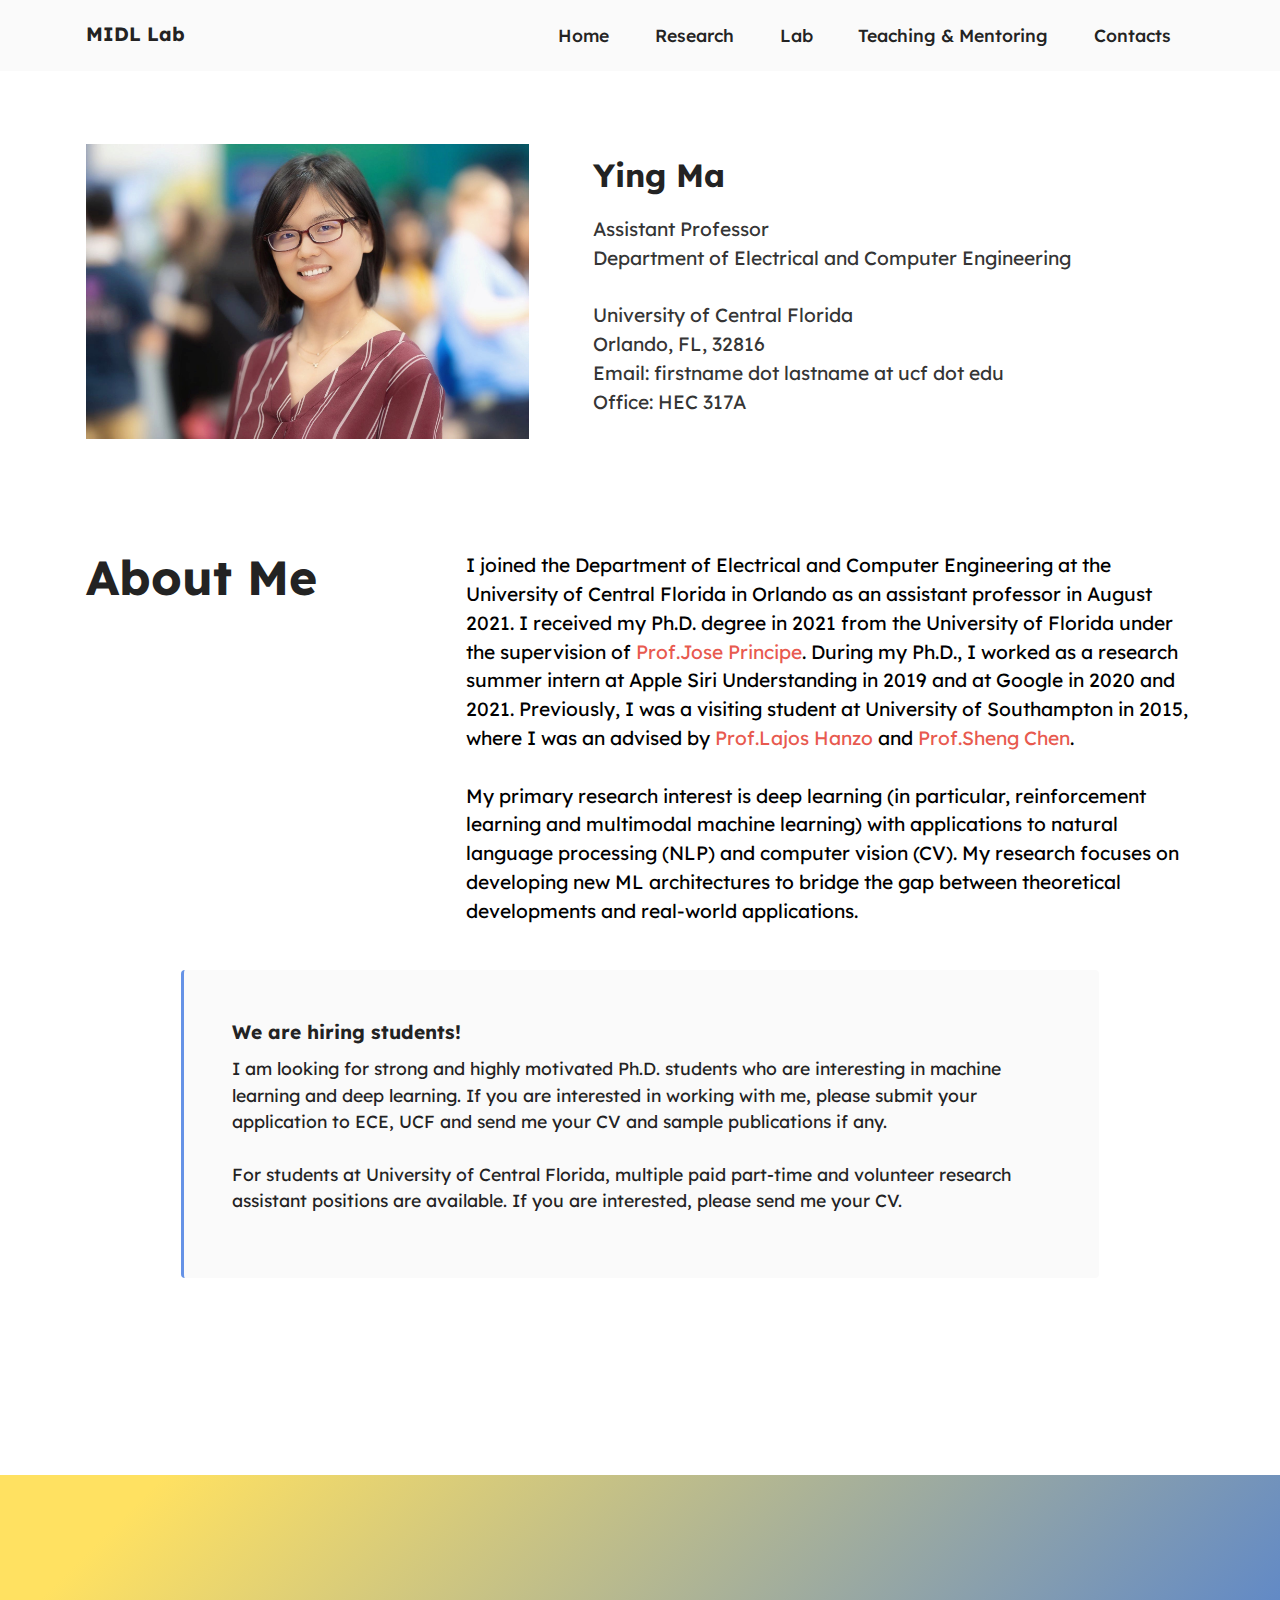
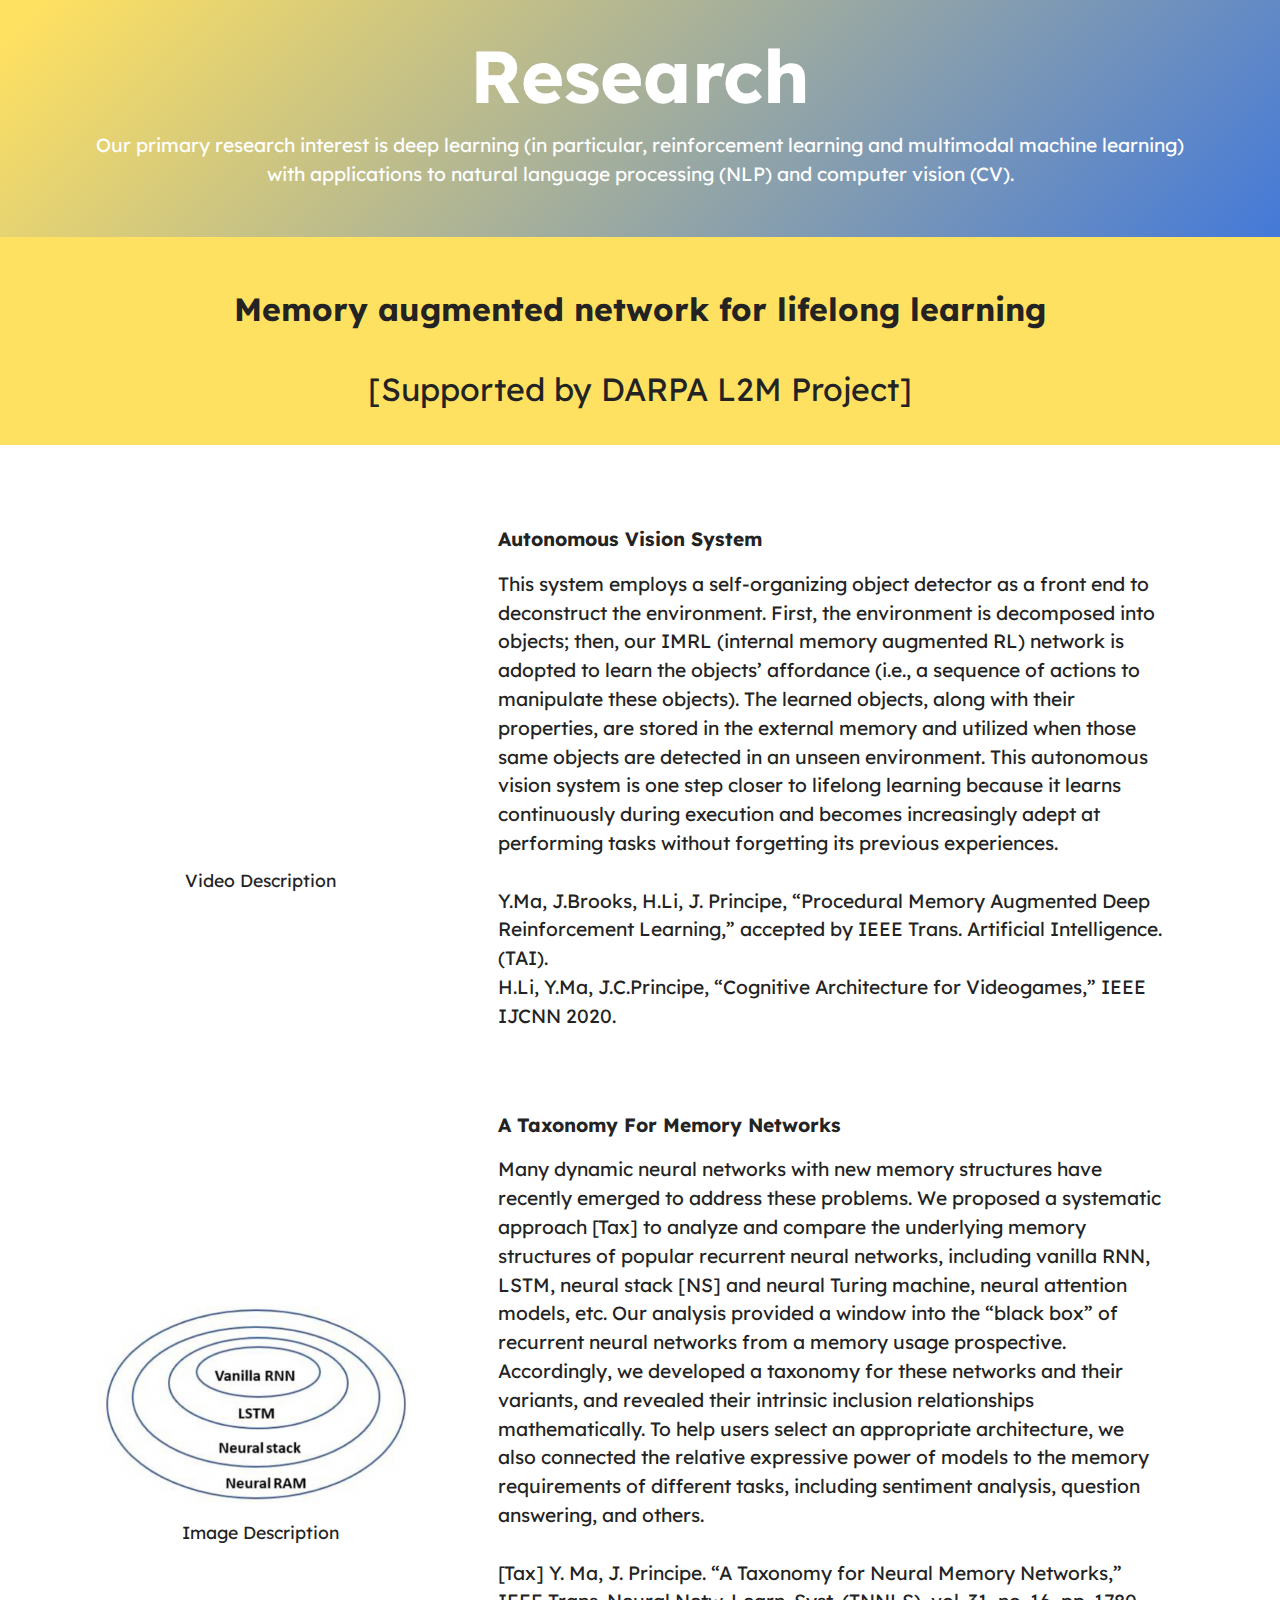
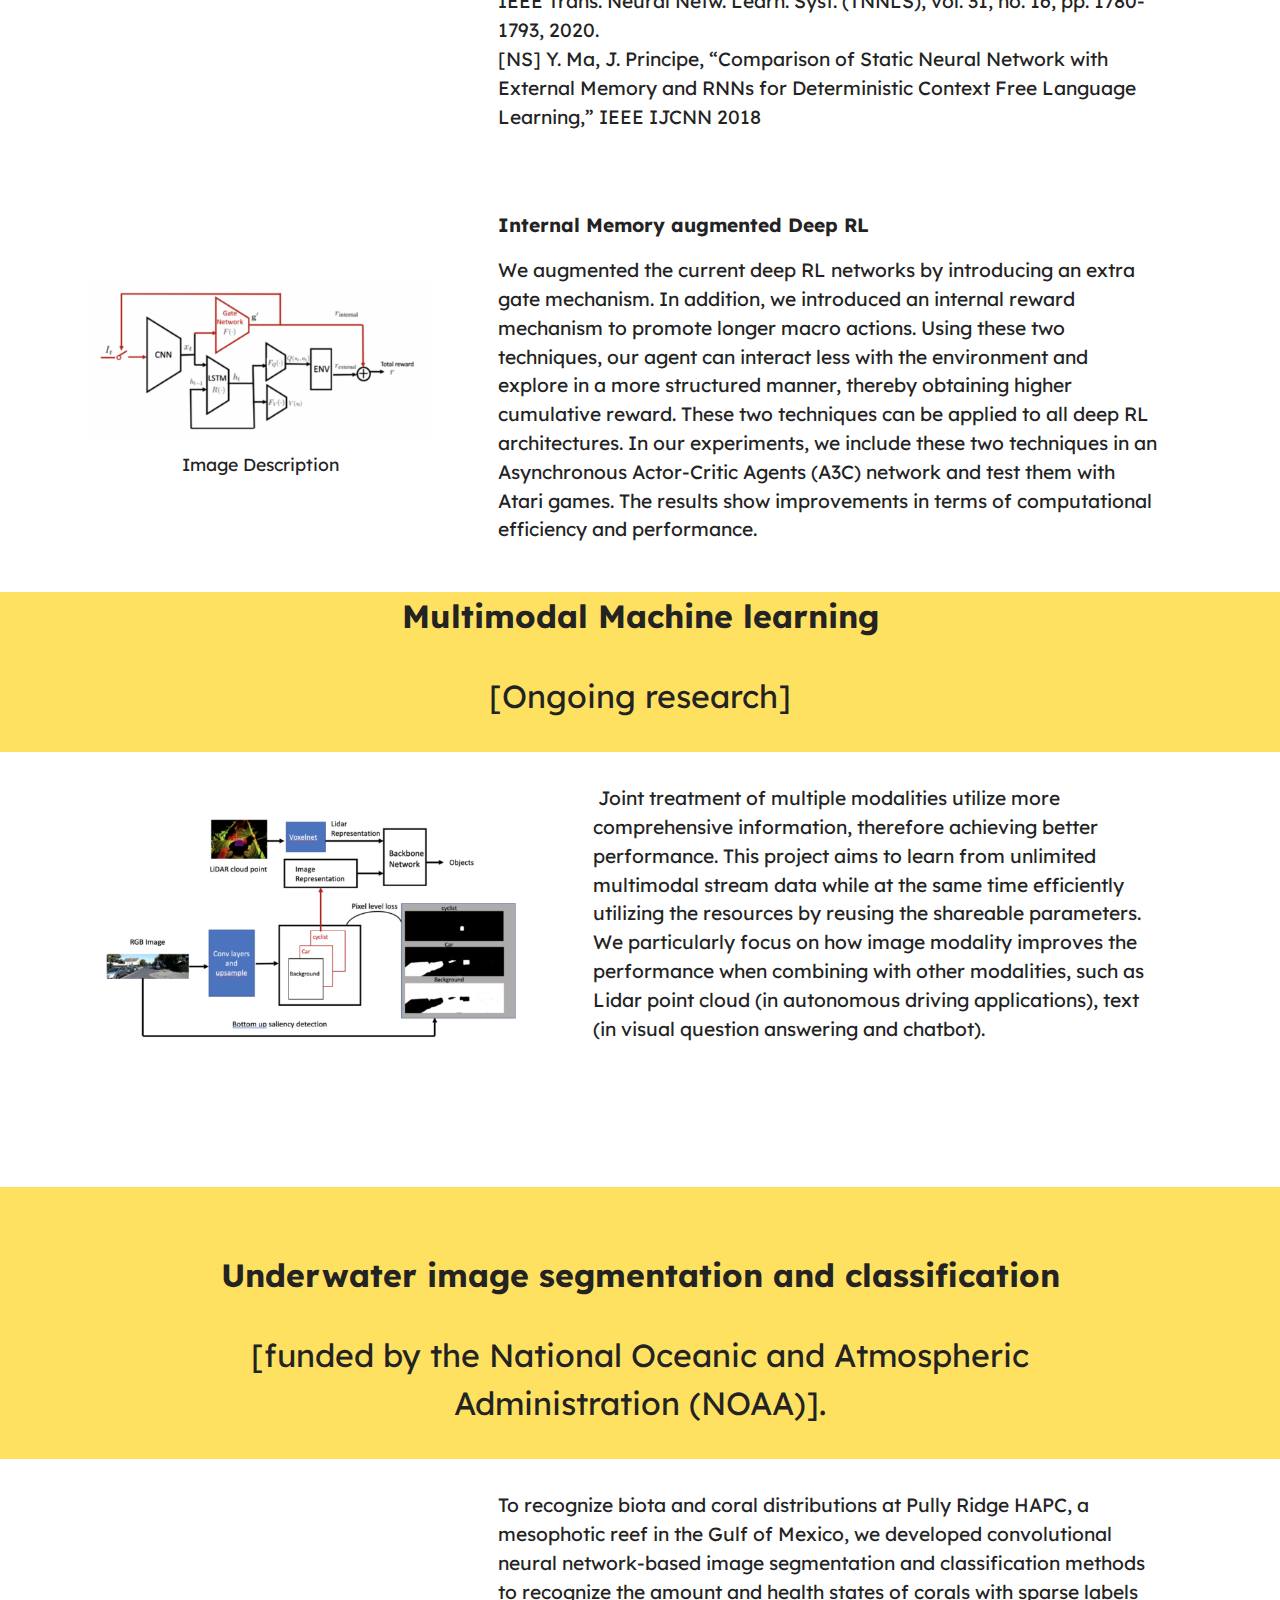
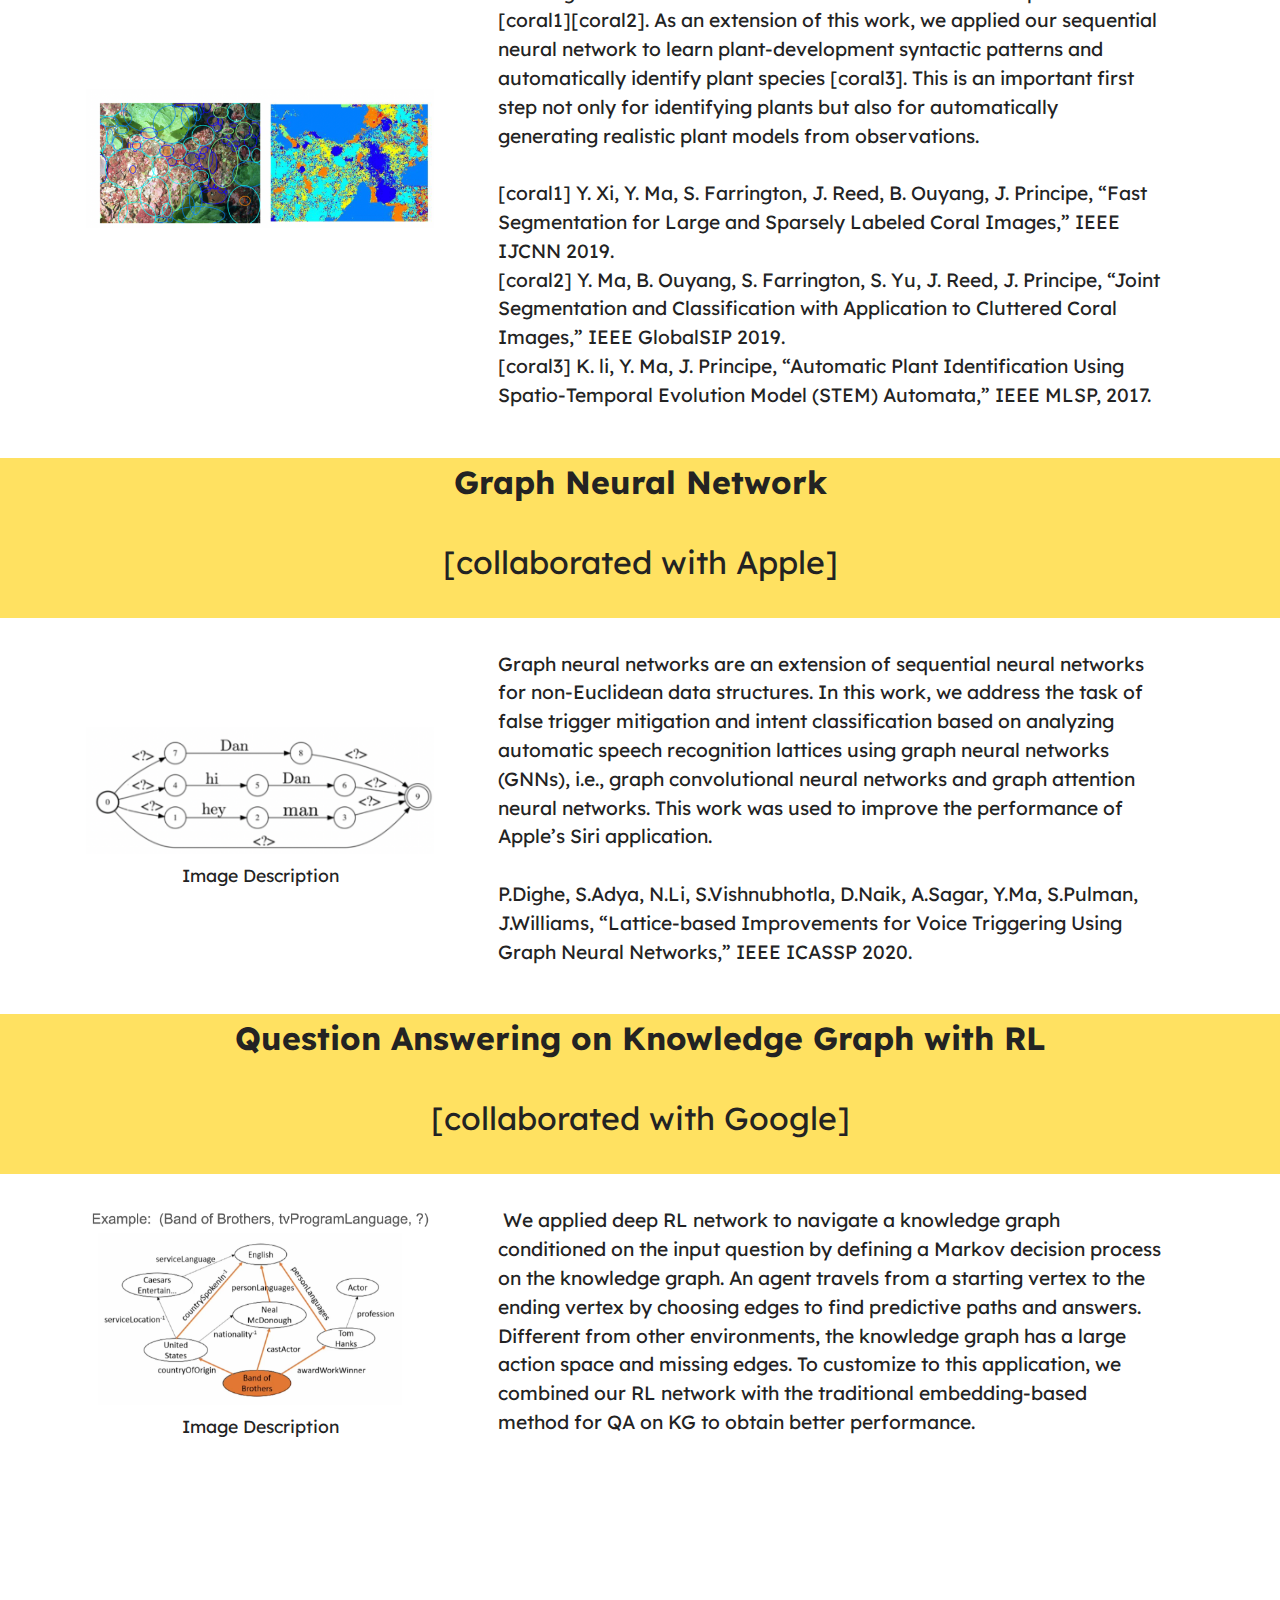
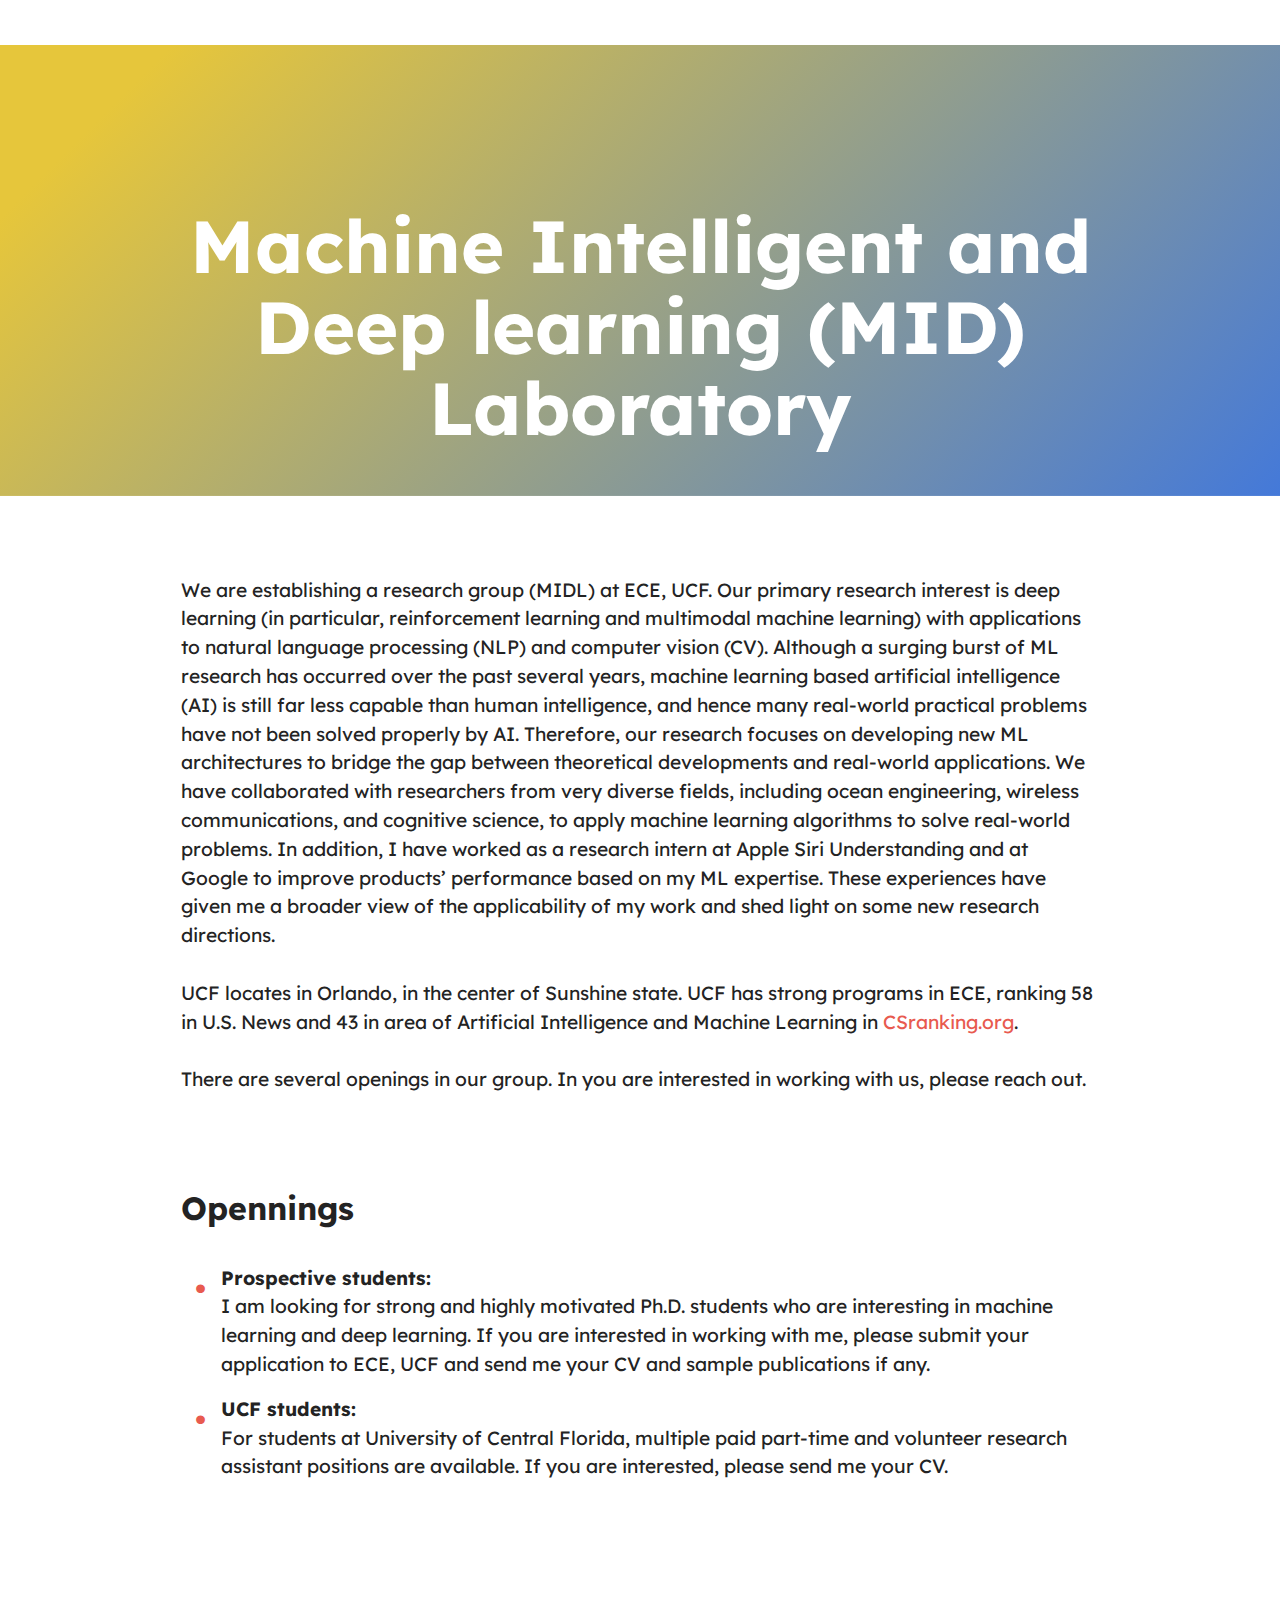
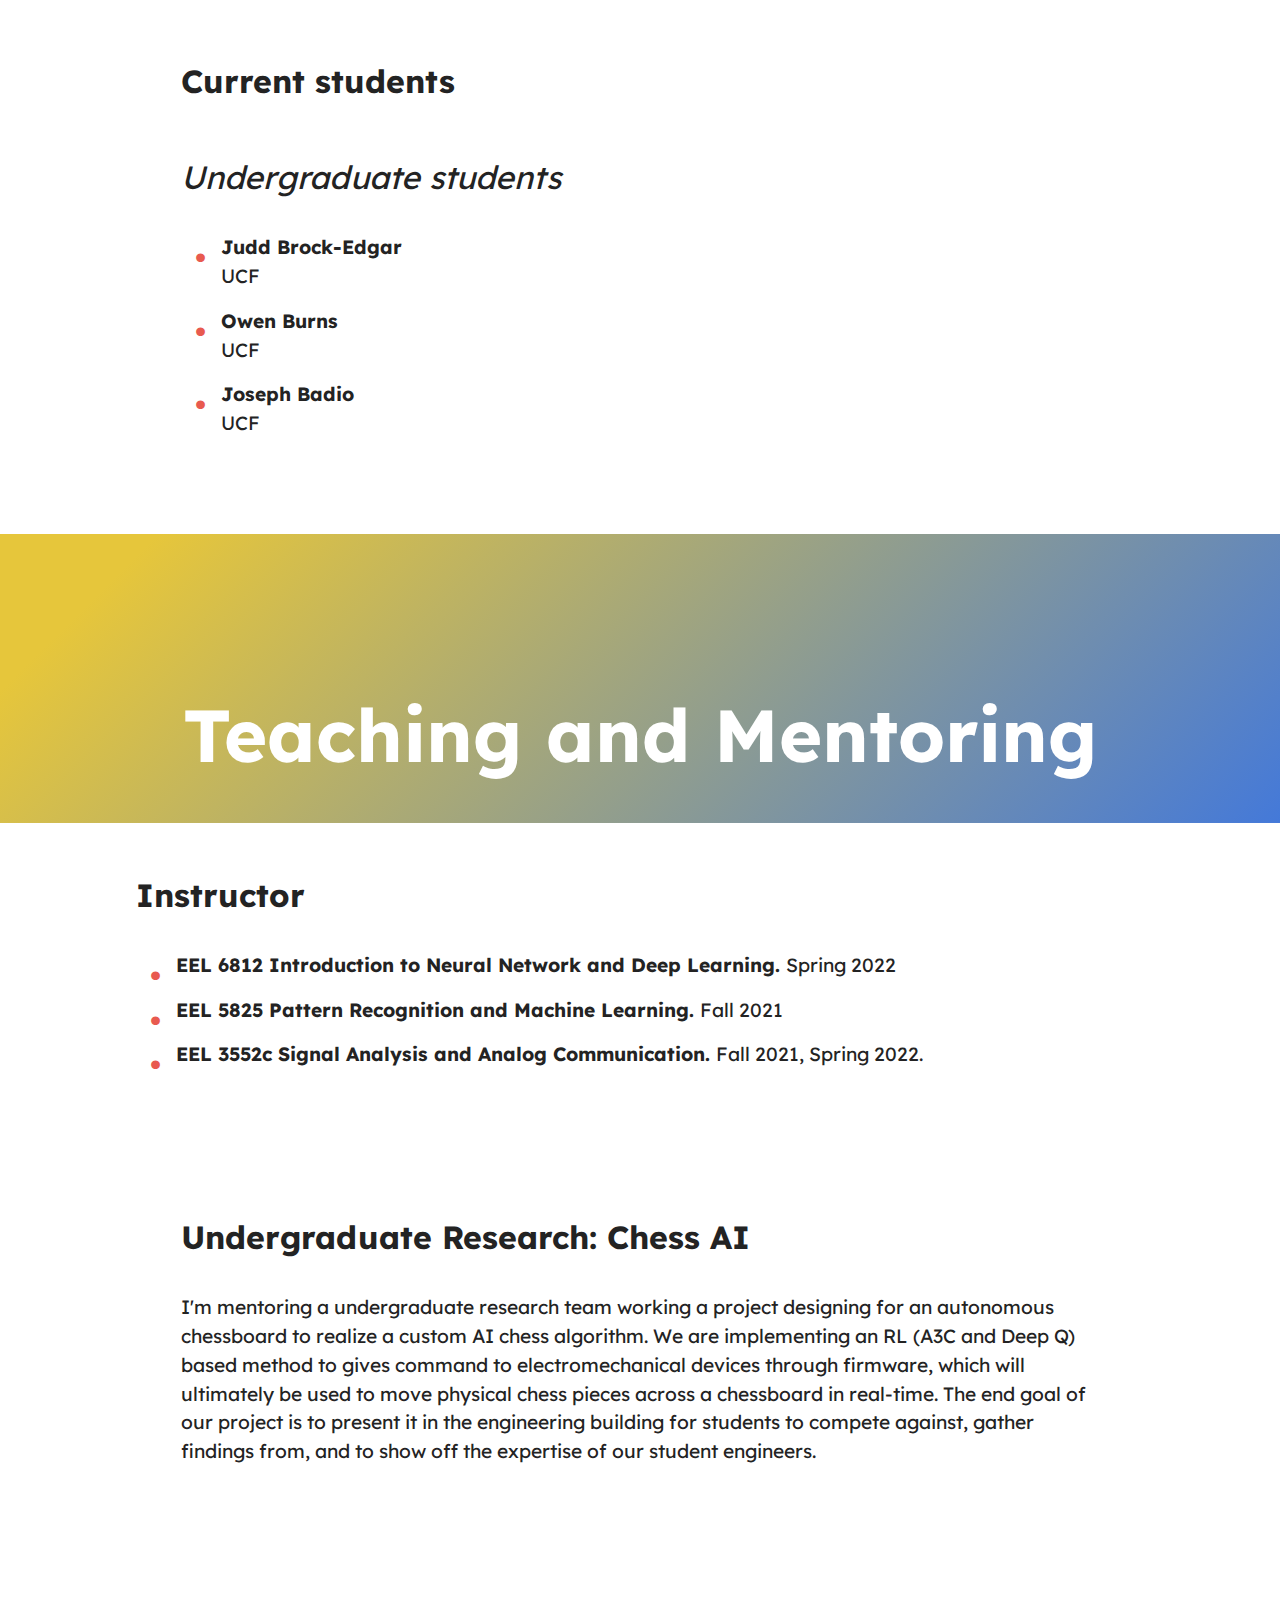
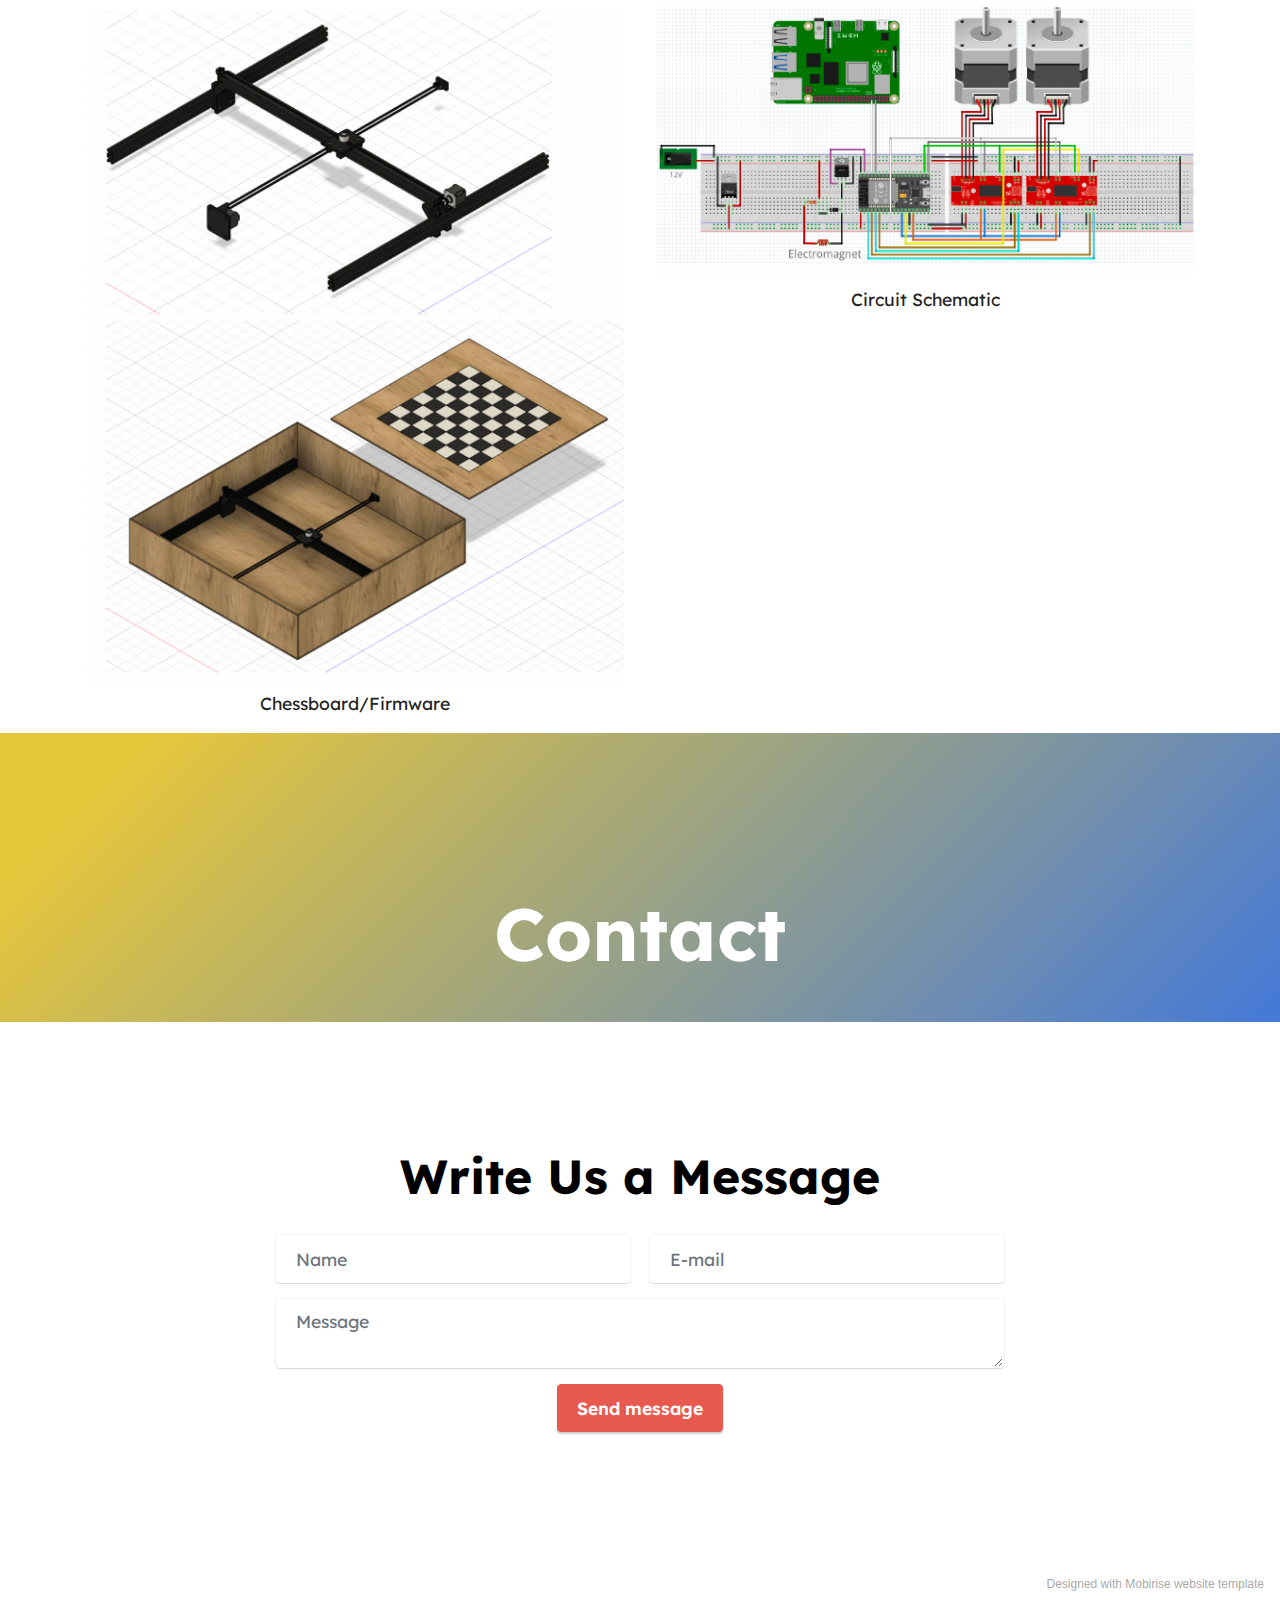
==== page2.html @ 78b34d88 "create github pages" ====
<!DOCTYPE html>
<html  >
<head>
  <!-- Site made with Mobirise Website Builder v5.6.0, https://mobirise.com -->
  <meta charset="UTF-8">
  <meta http-equiv="X-UA-Compatible" content="IE=edge">
  <meta name="generator" content="Mobirise v5.6.0, mobirise.com">
  <meta name="viewport" content="width=device-width, initial-scale=1, minimum-scale=1">
  <link rel="shortcut icon" href="assets/images/logo5.png" type="image/x-icon">
  <meta name="description" content="">
  
  
  <title>home</title>
  <link rel="stylesheet" href="assets/bootstrap/css/bootstrap.min.css">
  <link rel="stylesheet" href="assets/bootstrap/css/bootstrap-grid.min.css">
  <link rel="stylesheet" href="assets/bootstrap/css/bootstrap-reboot.min.css">
  <link rel="stylesheet" href="assets/dropdown/css/style.css">
  <link rel="stylesheet" href="assets/socicon/css/styles.css">
  <link rel="stylesheet" href="assets/theme/css/style.css">
  <link rel="preload" href="https://fonts.googleapis.com/css?family=Lexend:100,200,300,400,500,600,700,800,900&display=swap" as="style" onload="this.onload=null;this.rel='stylesheet'">
  <noscript><link rel="stylesheet" href="https://fonts.googleapis.com/css?family=Lexend:100,200,300,400,500,600,700,800,900&display=swap"></noscript>
  <link rel="preload" as="style" href="assets/mobirise/css/mbr-additional.css"><link rel="stylesheet" href="assets/mobirise/css/mbr-additional.css" type="text/css">
  
  
  
  
</head>
<body>
  
  <section data-bs-version="5.1" class="menu menu2 cid-sFCw1qGFAI" once="menu" id="menu2-23">
    
    <nav class="navbar navbar-dropdown navbar-fixed-top navbar-expand-lg">
        <div class="container">
            <div class="navbar-brand">
                
                <span class="navbar-caption-wrap"><a class="navbar-caption text-black display-7" href="https://mobiri.se">MIDL Lab</a></span>
            </div>
            <button class="navbar-toggler" type="button" data-toggle="collapse" data-bs-toggle="collapse" data-target="#navbarSupportedContent" data-bs-target="#navbarSupportedContent" aria-controls="navbarNavAltMarkup" aria-expanded="false" aria-label="Toggle navigation">
                <div class="hamburger">
                    <span></span>
                    <span></span>
                    <span></span>
                    <span></span>
                </div>
            </button>
            <div class="collapse navbar-collapse" id="navbarSupportedContent">
                <ul class="navbar-nav nav-dropdown nav-right" data-app-modern-menu="true"><li class="nav-item"><a class="nav-link link text-black text-primary display-4" href="#top">Home</a></li><li class="nav-item"><a class="nav-link link text-black text-primary display-4" href="page2.html#header18-s">Research</a></li>
                    <li class="nav-item"><a class="nav-link link text-black text-primary display-4" href="page2.html#header18-t">Lab</a></li>
                    <li class="nav-item"><a class="nav-link link text-black text-primary display-4" href="page2.html#header18-u">Teaching &amp; Mentoring</a></li><li class="nav-item"><a class="nav-link link text-black text-primary display-4" href="page2.html#header18-v">Contacts</a></li></ul>
                
                
            </div>
        </div>
    </nav>
</section>

<section data-bs-version="5.1" class="header14 cid-sFzxmVl7J6" id="header14-1f">

    

    

    <div class="container">
        <div class="row justify-content-center align-items-center">
            <div class="col-12 col-md-5 image-wrapper">
                <img src="assets/images/ying-ma-photo-1.jpg" alt="Mobirise">
            </div>
            <div class="col-12 col-md">
                <div class="text-wrapper">
                    <h1 class="mbr-section-title mbr-fonts-style mb-3 display-5"><strong>Ying Ma</strong></h1>
                    <p class="mbr-text mbr-fonts-style display-7">Assistant Professor<br>Department of Electrical and Computer Engineering<br><br>University of Central Florida<br>Orlando, FL, 32816<br>Email: firstname dot lastname at ucf dot edu<br>Office: HEC 317A<br></p>
                    
                </div>
            </div>
        </div>
    </div>
</section>

<section data-bs-version="5.1" class="content10 cid-sFAZRnJnnI" id="content10-22">
    
    <div class="container">
        <div class="row justify-content-center">
            <div class="col-12 col-md">
                
                <h6 class="mbr-section-subtitle mbr-fonts-style mb-4 display-2"><strong>About Me</strong></h6>
            </div>
            <div class="col-md-12 col-lg-8">
                <p class="mbr-text mbr-fonts-style display-7">I joined the Department of Electrical and Computer Engineering at the University of Central Florida in Orlando as an assistant professor in August 2021. I received my Ph.D. degree in 2021 from the University of Florida under the supervision of <a href="https://www.ece.ufl.edu/people/faculty/jose-c-principe/" class="text-primary">Prof.Jose Principe</a>. During my Ph.D., I worked as a research summer intern at Apple Siri Understanding in 2019 and at Google in 2020 and 2021. Previously, I was a visiting student at University of Southampton in 2015, where I was an advised by <a href="https://www.ecs.soton.ac.uk/people/hanzo#publications" class="text-primary">Prof.Lajos Hanzo</a> and <a href="https://www.ecs.soton.ac.uk/people/sqc" class="text-primary">Prof.Sheng Chen</a>.<br><br>My primary research interest is deep learning (in particular, reinforcement learning and multimodal machine learning) with applications to natural language processing (NLP) and computer vision (CV).&nbsp;My research focuses on developing new ML architectures to bridge the gap between theoretical developments and real-world applications.<br><br></p>
            </div>
        </div>
    </div>
</section>

<section data-bs-version="5.1" class="content7 cid-sXl6PXsfWh" id="content7-n">
    
    <div class="container">
        <div class="row justify-content-center">
            <div class="col-12 col-md-10">
                <blockquote>
                <h5 class="mbr-section-title mbr-fonts-style mb-2 display-7"><strong>We are hiring students!</strong></h5>
                <p class="mbr-text mbr-fonts-style display-4">I am looking for strong and highly motivated Ph.D. students who are interesting in machine learning and deep learning. If you are interested in working with me, please submit your application to ECE, UCF and send me your CV and sample publications if any.<br><br>For students at University of Central Florida, multiple paid part-time and volunteer research assistant positions are available. If you are interested, please send me your CV.&nbsp;</p></blockquote>
            </div>
        </div>
    </div>
</section>

<section data-bs-version="5.1" class="header18 cid-sXm4lAKgqg" id="header18-s">

    

    

    <div class="align-center container">
        <div class="row justify-content-center">
            <div class="col-12 col-lg-12">
                <h1 class="mbr-section-title mbr-fonts-style mbr-white mb-3 display-1"><strong>Research</strong></h1>
                
                <p class="mbr-text mbr-fonts-style mbr-white display-7">
                    Our primary research interest is deep learning (in particular, reinforcement learning and multimodal machine learning) with applications to natural language processing (NLP) and computer vision (CV). 
                </p>
                
            </div>
        </div>
    </div>
</section>

<section data-bs-version="5.1" class="content4 cid-sXs5EtGsGO" id="content4-19">
    
    
    <div class="container">
        <div class="row justify-content-center">
            <div class="title col-md-12 col-lg-10">
                <h3 class="mbr-section-title mbr-fonts-style align-center mb-4 display-5"><strong>Memory augmented network for lifelong learning</strong></h3>
                <h4 class="mbr-section-subtitle align-center mbr-fonts-style mb-4 display-5">[Supported by DARPA L2M Project]</h4>
                
            </div>
        </div>
    </div>
</section>

<section data-bs-version="5.1" class="video4 cid-sXpUd5284e" id="video4-w">
    
    
    <div class="container">
        <div class="title-wrapper mb-5">
            
        </div>
        <div class="row align-items-center">
            <div class="col-12 col-lg-4 video-block">
                <div class="video-wrapper"><iframe class="mbr-embedded-video" src="https://www.youtube.com/embed/ZerEApxmIac?rel=0&amp;amp;mute=1&amp;showinfo=0&amp;autoplay=1&amp;loop=1&amp;playlist=ZerEApxmIac" width="1280" height="720" frameborder="0" allowfullscreen></iframe></div>
                <p class="mbr-description pt-2 mbr-fonts-style display-4">
                    Video Description</p>
            </div>
            <div class="col-12 col-lg">
                <div class="text-wrapper">
                    <h5 class="mbr-section-subtitle mbr-fonts-style mb-3 display-7"><strong>Autonomous Vision System</strong></h5>
                    <p class="mbr-text mbr-fonts-style display-7">
                        This system employs a self-organizing
object detector as a front end to
deconstruct the environment. First, the
environment is decomposed into objects;
then, our IMRL (internal memory augmented RL) network is adopted to
learn the objects’ affordance (i.e., a
sequence of actions to manipulate these
objects). The learned objects, along with
their properties, are stored in the external
memory and utilized when those same
objects are detected in an unseen environment. This autonomous vision system is one step closer
to lifelong learning because it learns continuously during execution and becomes increasingly
adept at performing tasks without forgetting its previous experiences.&nbsp;<br><br>Y.Ma, J.Brooks, H.Li, J. Principe, “Procedural Memory Augmented Deep Reinforcement
Learning,” accepted by IEEE Trans. Artificial Intelligence. (TAI).&nbsp;<br> H.Li, Y.Ma, J.C.Principe, “Cognitive Architecture for Videogames,” IEEE IJCNN 2020.<br></p>
                </div>
            </div>
        </div>
    </div>
</section>

<section data-bs-version="5.1" class="image1 cid-sXs3xnXH7P" id="image1-17">
    

    

    <div class="container">
        <div class="row align-items-center">
            <div class="col-12 col-lg-4">
                <div class="image-wrapper">
                    <img src="assets/images/screen-shot-2022-02-14-at-7.39.13-am.png" alt="Mobirise">
                    <p class="mbr-description mbr-fonts-style pt-2 align-center display-4">
                    Image Description</p>
                </div>
            </div>
            <div class="col-12 col-lg">
                <div class="text-wrapper">
                    <h3 class="mbr-section-title mbr-fonts-style mb-3 display-7"><strong>A Taxonomy For Memory Networks</strong></h3>
                    <p class="mbr-text mbr-fonts-style display-7">Many dynamic neural networks with new memory structures have recently emerged to address these problems. We proposed a systematic approach [Tax] to analyze and compare the underlying memory structures of popular recurrent neural networks, including vanilla RNN, LSTM, neural stack [NS] and neural Turing machine, neural attention models, etc. Our analysis provided a window into the “black box” of recurrent neural networks from a memory usage prospective. Accordingly, we developed a taxonomy for these networks and their variants, and revealed their intrinsic inclusion relationships mathematically. To help users select an appropriate architecture, we also connected the relative expressive power of models to the memory requirements of different tasks, including sentiment analysis, question answering, and others.<br><br>[Tax] Y. Ma, J. Principe. “A Taxonomy for Neural Memory Networks,” IEEE Trans. Neural Netw. Learn. Syst. (TNNLS), vol. 31, no. 16, pp. 1780-1793, 2020.<br>[NS] Y. Ma, J. Principe, “Comparison of Static Neural Network with External Memory and RNNs for Deterministic Context Free Language Learning,” IEEE IJCNN 2018</p>
                </div>
            </div>
        </div>
    </div>
</section>

<section data-bs-version="5.1" class="image1 cid-sXq22U1vvp" id="image1-x">
    

    

    <div class="container">
        <div class="row align-items-center">
            <div class="col-12 col-lg-4">
                <div class="image-wrapper">
                    <img src="assets/images/screen-shot-2022-02-14-at-7.52.41-am.png" alt="Mobirise">
                    <p class="mbr-description mbr-fonts-style pt-2 align-center display-4">
                    Image Description</p>
                </div>
            </div>
            <div class="col-12 col-lg">
                <div class="text-wrapper">
                    <h3 class="mbr-section-title mbr-fonts-style mb-3 display-7"><strong>Internal Memory augmented Deep RL</strong></h3>
                    <p class="mbr-text mbr-fonts-style display-7">
                        We augmented
the current deep RL networks by introducing an extra
gate mechanism. In addition, we introduced an
internal reward mechanism to promote longer macro
actions. Using these two techniques, our agent can
interact less with the environment and explore in a
more structured manner, thereby obtaining higher
cumulative reward. These two techniques can be applied to all deep RL architectures. In our
experiments, we include these two techniques in an Asynchronous Actor-Critic Agents (A3C)
network and test them with Atari games. The results show improvements in terms of
computational efficiency and performance.</p>
                </div>
            </div>
        </div>
    </div>
</section>

<section data-bs-version="5.1" class="content4 cid-sXrR5bOakb" id="content4-16">
    
    
    <div class="container">
        <div class="row justify-content-center">
            <div class="title col-md-12 col-lg-10">
                <h3 class="mbr-section-title mbr-fonts-style align-center mb-4 display-5">
                    <strong>Multimodal Machine learning</strong></h3>
                <h4 class="mbr-section-subtitle align-center mbr-fonts-style mb-4 display-5">[Ongoing research]</h4>
                
            </div>
        </div>
    </div>
</section>

<section data-bs-version="5.1" class="image1 cid-sXqe5SFFU1" id="image1-14">
    

    

    <div class="container">
        <div class="row align-items-center">
            <div class="col-12 col-lg-5">
                <div class="image-wrapper">
                    <img src="assets/images/screen-shot-2022-02-14-at-3.49.38-pm.png" alt="Mobirise">
                    
                </div>
            </div>
            <div class="col-12 col-lg">
                <div class="text-wrapper">
                    
                    <p class="mbr-text mbr-fonts-style display-7">&nbsp;Joint treatment of multiple modalities utilize more comprehensive information, therefore achieving better performance. This project aims to learn from unlimited multimodal stream data while at the same time efficiently utilizing the resources by reusing the shareable parameters. We particularly focus on how image modality improves the performance when combining with other modalities, such as Lidar point cloud (in autonomous driving applications), text (in visual question answering and chatbot). </p>
                </div>
            </div>
        </div>
    </div>
</section>

<section data-bs-version="5.1" class="content4 cid-sXqcDQAbXh" id="content4-11">
    
    
    <div class="container">
        <div class="row justify-content-center">
            <div class="title col-md-12 col-lg-10">
                <h3 class="mbr-section-title mbr-fonts-style align-center mb-4 display-5"><strong>Underwater image segmentation and
classification</strong><br></h3>
                <h4 class="mbr-section-subtitle align-center mbr-fonts-style mb-4 display-5">[funded by the National Oceanic and Atmospheric Administration (NOAA)].</h4>
                
            </div>
        </div>
    </div>
</section>

<section data-bs-version="5.1" class="image1 cid-sXqcsowkrx" id="image1-10">
    

    

    <div class="container">
        <div class="row align-items-center">
            <div class="col-12 col-lg-4">
                <div class="image-wrapper">
                    <img src="assets/images/screen-shot-2022-02-14-at-8.35.55-am.png" alt="Mobirise">
                    
                </div>
            </div>
            <div class="col-12 col-lg">
                <div class="text-wrapper">
                    
                    <p class="mbr-text mbr-fonts-style display-7">
                        To recognize
biota and coral distributions at Pully
Ridge HAPC, a mesophotic reef in the
Gulf of Mexico, we developed
convolutional neural network-based
image segmentation and classification methods to recognize the amount and health states of
corals with sparse labels [coral1][coral2]. As an extension of this work, we applied our sequential neural
network to learn plant-development syntactic patterns and automatically identify plant species
[coral3]. This is an important first step not only for identifying plants but also for automatically
generating realistic plant models from observations.<br><br>[coral1] Y. Xi, Y. Ma, S. Farrington, J. Reed, B. Ouyang, J. Principe, “Fast Segmentation for Large and
Sparsely Labeled Coral Images,” IEEE IJCNN 2019.
<br>[coral2] Y. Ma, B. Ouyang, S. Farrington, S. Yu, J. Reed, J. Principe, “Joint Segmentation and
Classification with Application to Cluttered Coral Images,” IEEE GlobalSIP 2019.<br>
[coral3] K. li, Y. Ma, J. Principe, “Automatic Plant Identification Using Spatio-Temporal Evolution Model
(STEM) Automata,” IEEE MLSP, 2017.<br></p>
                </div>
            </div>
        </div>
    </div>
</section>

<section data-bs-version="5.1" class="content4 cid-sXrR4G0A96" id="content4-15">
    
    
    <div class="container">
        <div class="row justify-content-center">
            <div class="title col-md-12 col-lg-10">
                <h3 class="mbr-section-title mbr-fonts-style align-center mb-4 display-5">
                    <strong>Graph Neural Network</strong></h3>
                <h4 class="mbr-section-subtitle align-center mbr-fonts-style mb-4 display-5">[collaborated with Apple]</h4>
                
            </div>
        </div>
    </div>
</section>

<section data-bs-version="5.1" class="image1 cid-sXqcrMXrxx" id="image1-z">
    

    

    <div class="container">
        <div class="row align-items-center">
            <div class="col-12 col-lg-4">
                <div class="image-wrapper">
                    <img src="assets/images/screen-shot-2022-02-14-at-8.36.09-am.png" alt="Mobirise">
                    <p class="mbr-description mbr-fonts-style pt-2 align-center display-4">
                    Image Description</p>
                </div>
            </div>
            <div class="col-12 col-lg">
                <div class="text-wrapper">
                    
                    <p class="mbr-text mbr-fonts-style display-7">
                        Graph neural networks are an extension of sequential
neural networks for non-Euclidean data structures. In this
work, we address the task of false trigger mitigation and
intent classification based on analyzing automatic speech
recognition lattices using graph neural networks (GNNs), i.e., graph convolutional neural networks
and graph attention neural networks. This work was used to improve the performance of Apple’s
Siri application.<br><br>P.Dighe, S.Adya, N.Li, S.Vishnubhotla, D.Naik, A.Sagar, Y.Ma, S.Pulman, J.Williams,
“Lattice-based Improvements for Voice Triggering Using Graph Neural Networks,” IEEE ICASSP
2020.<br></p>
                </div>
            </div>
        </div>
    </div>
</section>

<section data-bs-version="5.1" class="content4 cid-sXqe25zdlo" id="content4-12">
    
    
    <div class="container">
        <div class="row justify-content-center">
            <div class="title col-md-12 col-lg-10">
                <h3 class="mbr-section-title mbr-fonts-style align-center mb-4 display-5">
                    <strong>Question Answering on Knowledge Graph with RL</strong></h3>
                <h4 class="mbr-section-subtitle align-center mbr-fonts-style mb-4 display-5">[collaborated with Google]</h4>
                
            </div>
        </div>
    </div>
</section>

<section data-bs-version="5.1" class="image1 cid-sXqe5thQxH" id="image1-13">
    

    

    <div class="container">
        <div class="row align-items-center">
            <div class="col-12 col-lg-4">
                <div class="image-wrapper">
                    <img src="assets/images/screen-shot-2022-02-14-at-2.58.35-pm.png" alt="Mobirise">
                    <p class="mbr-description mbr-fonts-style pt-2 align-center display-4">
                    Image Description</p>
                </div>
            </div>
            <div class="col-12 col-lg">
                <div class="text-wrapper">
                    
                    <p class="mbr-text mbr-fonts-style display-7">&nbsp;We applied deep RL network to navigate a knowledge graph
conditioned on the input question by defining a Markov decision process on the knowledge graph.
An agent travels from a starting vertex to the ending vertex by choosing edges to find predictive
paths and answers. Different from other environments, the
knowledge graph has a large action space and missing edges. To customize to this application,
we combined our RL network with the traditional embedding-based method for QA on KG to obtain
better performance.</p>
                </div>
            </div>
        </div>
    </div>
</section>

<section data-bs-version="5.1" class="header18 cid-sXm5tEQ5Oq" id="header18-t">

    

    

    <div class="align-center container">
        <div class="row justify-content-center">
            <div class="col-12 col-lg-11">
                <h1 class="mbr-section-title mbr-fonts-style mbr-white mb-3 display-1"><strong>Machine Intelligent and Deep learning (MID) Laboratory</strong></h1>
                
                
                
            </div>
        </div>
    </div>
</section>

<section data-bs-version="5.1" class="content4 cid-sXsi76HL7G" id="content4-1e">
    
    
    <div class="container">
        <div class="row justify-content-center">
            <div class="title col-md-12 col-lg-10">
                
                <h4 class="mbr-section-subtitle align-center mbr-fonts-style mb-4 display-7">We are establishing a research group (MIDL) at ECE, UCF. Our primary research interest is deep learning (in particular, reinforcement learning and multimodal machine learning) with applications to natural language processing (NLP) and computer vision (CV). Although a surging burst of ML research has occurred over the past several years, machine learning based artificial intelligence (AI) is still far less capable than human intelligence, and hence many real-world practical problems have not been solved properly by AI. Therefore, our research focuses on developing new ML architectures to bridge the gap between theoretical developments and real-world applications. We have collaborated with researchers from very diverse fields, including ocean engineering, wireless communications, and cognitive science, to apply machine learning algorithms to solve real-world problems. In addition, I have worked as a research intern at Apple Siri Understanding and at Google to improve products’ performance based on my ML expertise. These experiences have given me a broader view of the applicability of my work and shed light on some new research directions.<br><br>UCF locates in Orlando, in the center of Sunshine state. UCF has strong programs in ECE, ranking 58 in U.S. News and 43 in area of Artificial Intelligence and Machine Learning in&nbsp;<a href="http://csrankings.org/#/fromyear/2011/toyear/2021/index?ai&vision&mlmining&nlp&ir&us" class="text-primary">CSranking.org</a>.&nbsp;&nbsp;<br><br>There are several openings in our group. In you are interested in working with us, please reach out.<br><br><br>
                </h4>
                
            </div>
        </div>
    </div>
</section>

<section data-bs-version="5.1" class="content14 cid-sXsi5qJZ5z" id="content14-1d">
    
    
    
    <div class="container">
        <div class="row justify-content-center">
            <div class="col-md-12 col-lg-10">
                    <h3 class="mbr-section-title mbr-fonts-style mb-4 display-5">
                        <strong>Opennings</strong></h3>
                <ul class="list mbr-fonts-style display-7">
                    <li><strong>Prospective students:</strong><br>I am looking for strong and highly motivated Ph.D. students who are interesting in machine learning and deep learning. If you are interested in working with me, please submit your application to ECE, UCF and send me your CV and sample publications if any.</li>
                    <li><strong>UCF students:&nbsp;</strong><br>For students at University of Central Florida, multiple paid part-time and volunteer research assistant positions are available. If you are interested, please send me your CV.&nbsp;</li>
                </ul>
            </div>
        </div>
    </div>
</section>

<section data-bs-version="5.1" class="content14 cid-sXsoip0GuY" id="content14-1f">
    
    
    
    <div class="container">
        <div class="row justify-content-center">
            <div class="col-md-12 col-lg-10">
                    <h3 class="mbr-section-title mbr-fonts-style mb-4 display-5">
                        <strong>Current students</strong><strong><br></strong><br><em>Undergraduate students</em></h3>
                <ul class="list mbr-fonts-style display-7">
                    <li><strong>Judd Brock-Edgar</strong><br>UCF</li>
                    <li><strong>Owen Burns</strong><br>UCF</li>
                    <li><strong>Joseph Badio</strong><br>UCF</li>
                </ul>
            </div>
        </div>
    </div>
</section>

<section data-bs-version="5.1" class="header18 cid-sXm5u1IFgE" id="header18-u">

    

    

    <div class="align-center container">
        <div class="row justify-content-center">
            <div class="col-12 col-lg-10">
                <h1 class="mbr-section-title mbr-fonts-style mbr-white mb-3 display-1"><strong>Teaching and Mentoring</strong></h1>
                
                
                
            </div>
        </div>
    </div>
</section>

<section data-bs-version="5.1" class="content14 cid-sX9j5VSV3l" id="content14-f">
    
    
    
    <div class="container-fluid">
        <div class="row justify-content-center">
            <div class="col-md-12 col-lg-10">
                    <h3 class="mbr-section-title mbr-fonts-style mb-4 display-5"><strong>Instructor</strong></h3>
                <ul class="list mbr-fonts-style display-7">
                    <li><strong>EEL 6812 Introduction to Neural Network and Deep Learning.&nbsp;</strong>Spring 2022</li>
                    <li><strong>EEL 5825 Pattern Recognition and Machine Learning.&nbsp;</strong>Fall 2021</li>
                    <li><strong>EEL 3552c Signal Analysis and Analog Communication.&nbsp;</strong>Fall 2021, Spring 2022.</li>
                </ul>
            </div>
        </div>
    </div>
</section>

<section data-bs-version="5.1" class="content4 cid-sXs5ELciBk" id="content4-1a">
    
    
    <div class="container">
        <div class="row justify-content-center">
            <div class="title col-md-12 col-lg-10">
                <h3 class="mbr-section-title mbr-fonts-style align-center mb-4 display-5">
                    <strong>Undergraduate Research: Chess AI</strong></h3>
                <h4 class="mbr-section-subtitle align-center mbr-fonts-style mb-4 display-7">
                    I'm mentoring a undergraduate research team working a project designing for an autonomous chessboard to realize a custom AI chess algorithm. We are implementing an RL (A3C and Deep Q) based method to gives command to electromechanical devices through firmware, which will ultimately be used to move physical chess pieces across a chessboard in real-time. The end goal of our project is to present it in the engineering building for students to compete against, gather findings from, and to show off the expertise of our student engineers.<br><br>
                </h4>
                
            </div>
        </div>
    </div>
</section>

<section data-bs-version="5.1" class="image4 cid-sXsgfnaYur" id="image4-1b">
    

    

    <div class="container">
        <div class="row">
            <div class="col-12 col-lg-6">
                <div class="image-wrapper">
                    <img src="assets/images/screen-shot-2022-02-14-at-5.01.48-pm.png" alt="Mobirise">
                    <p class="mbr-text mbr-fonts-style mt-2 align-center display-4">
                        Circuit Schematic</p>
                </div>
            </div>
            <div class="col-12 col-lg-6">
                <div class="image-wrapper">
                    <img src="assets/images/screen-shot-2022-02-14-at-5.02.04-pm.png" alt="Mobirise">
                    <p class="mbr-text mbr-fonts-style mt-2 align-center display-4">
                        Chessboard/Firmware</p>
                </div>
            </div>
        </div>
    </div>
</section>

<section data-bs-version="5.1" class="header18 cid-sXm5u81lmF" id="header18-v">

    

    

    <div class="align-center container">
        <div class="row justify-content-center">
            <div class="col-12 col-lg-9">
                <h1 class="mbr-section-title mbr-fonts-style mbr-white mb-3 display-1"><strong>Contact</strong></h1>
                
                
                
            </div>
        </div>
    </div>
</section>

<section data-bs-version="5.1" class="form5 cid-sFzDs3t9EG" id="form5-1m">
    
    
    <div class="container">
        <div class="mbr-section-head">
            <h3 class="mbr-section-title mbr-fonts-style align-center mb-0 display-2"><strong>Write Us a Message</strong></h3>
            <h4 class="mbr-section-subtitle mbr-fonts-style align-center mb-0 mt-2 display-7"></h4>
        </div>
        <div class="row justify-content-center mt-4">
            <div class="col-lg-8 mx-auto mbr-form" data-form-type="formoid">
                <form action="https://mobirise.eu/" method="POST" class="mbr-form form-with-styler" data-form-title="Form Name"><input type="hidden" name="email" data-form-email="true" value="wjPiKJgn4IyVC4OJjIWQJgFm5ixzKuvyHN1Ccys/d1mSJXFHa/FphIjMH/SdiUFVVW5oDmq0a6lQnQyaSlUG6TX43ydQHe8R/76dzDIo8RDr7Zx+W7yXufKY4F9c+TeM">
                    <div class="row">
                        <div hidden="hidden" data-form-alert="" class="alert alert-success col-12">Thanks for filling out
                            the form!</div>
                        <div hidden="hidden" data-form-alert-danger="" class="alert alert-danger col-12">Oops...! some
                            problem!</div>
                    </div>
                    <div class="dragArea row">
                        <div class="col-md col-sm-12 form-group mb-3" data-for="name">
                            <input type="text" name="name" placeholder="Name" data-form-field="name" class="form-control" value="" id="name-form5-1m">
                        </div>
                        <div class="col-md col-sm-12 form-group mb-3" data-for="email">
                            <input type="email" name="email" placeholder="E-mail" data-form-field="email" class="form-control" value="" id="email-form5-1m">
                        </div>
                        
                        <div class="col-12 form-group mb-3" data-for="textarea">
                            <textarea name="textarea" placeholder="Message" data-form-field="textarea" class="form-control" id="textarea-form5-1m"></textarea>
                        </div>
                        <div class="col-lg-12 col-md-12 col-sm-12 align-center mbr-section-btn"><button type="submit" class="btn btn-primary display-4">Send message</button></div>
                    </div>
                </form>
            </div>
        </div>
    </div>
</section><section style="background-color: #fff; font-family: -apple-system, BlinkMacSystemFont, 'Segoe UI', 'Roboto', 'Helvetica Neue', Arial, sans-serif; color:#aaa; font-size:12px; padding: 0; align-items: center; display: flex;"><a href="https://mobirise.site/c" style="flex: 1 1; height: 3rem; padding-left: 1rem;"></a><p style="flex: 0 0 auto; margin:0; padding-right:1rem;">Designed with <a href="https://mobirise.site/b" style="color:#aaa;">Mobirise</a> website template</p></section><script src="assets/bootstrap/js/bootstrap.bundle.min.js"></script>  <script src="assets/smoothscroll/smooth-scroll.js"></script>  <script src="assets/ytplayer/index.js"></script>  <script src="assets/dropdown/js/navbar-dropdown.js"></script>  <script src="assets/playervimeo/vimeo_player.js"></script>  <script src="assets/theme/js/script.js"></script>  <script src="assets/formoid/formoid.min.js"></script>  
  
  
</body>
</html>
---- assets/dropdown/css/style.css ----
.navbar-dropdown {
  left: 0;
  padding: 0;
  position: absolute;
  right: 0;
  top: 0;
  transition: all 0.45s ease;
  z-index: 1030;
  background: #282828; }
  .navbar-dropdown .navbar-logo {
    margin-right: 0.8rem;
    transition: margin 0.3s ease-in-out;
    vertical-align: middle; }
    .navbar-dropdown .navbar-logo img {
      height: 3.125rem;
      transition: all 0.3s ease-in-out; }
    .navbar-dropdown .navbar-logo.mbr-iconfont {
      font-size: 3.125rem;
      line-height: 3.125rem; }
  .navbar-dropdown .navbar-caption {
    font-weight: 700;
    white-space: normal;
    vertical-align: -4px;
    line-height: 3.125rem !important; }
    .navbar-dropdown .navbar-caption, .navbar-dropdown .navbar-caption:hover {
      color: inherit;
      text-decoration: none; }
  .navbar-dropdown .mbr-iconfont + .navbar-caption {
    vertical-align: -1px; }
  .navbar-dropdown.navbar-fixed-top {
    position: fixed; }
  .navbar-dropdown .navbar-brand span {
    vertical-align: -4px; }
  .navbar-dropdown.bg-color.transparent {
    background: none; }
  .navbar-dropdown.navbar-short .navbar-brand {
    padding: 0.625rem 0; }
    .navbar-dropdown.navbar-short .navbar-brand span {
      vertical-align: -1px; }
  .navbar-dropdown.navbar-short .navbar-caption {
    line-height: 2.375rem !important;
    vertical-align: -2px; }
  .navbar-dropdown.navbar-short .navbar-logo {
    margin-right: 0.5rem; }
    .navbar-dropdown.navbar-short .navbar-logo img {
      height: 2.375rem; }
    .navbar-dropdown.navbar-short .navbar-logo.mbr-iconfont {
      font-size: 2.375rem;
      line-height: 2.375rem; }
  .navbar-dropdown.navbar-short .mbr-table-cell {
    height: 3.625rem; }
  .navbar-dropdown .navbar-close {
    left: 0.6875rem;
    position: fixed;
    top: 0.75rem;
    z-index: 1000; }
  .navbar-dropdown .hamburger-icon {
    content: "";
    display: inline-block;
    vertical-align: middle;
    width: 16px;
    -webkit-box-shadow: 0 -6px 0 1px #282828,0 0 0 1px #282828,0 6px 0 1px #282828;
    -moz-box-shadow: 0 -6px 0 1px #282828,0 0 0 1px #282828,0 6px 0 1px #282828;
    box-shadow: 0 -6px 0 1px #282828,0 0 0 1px #282828,0 6px 0 1px #282828; }

.dropdown-menu .dropdown-toggle[data-toggle="dropdown-submenu"]::after {
  border-bottom: 0.35em solid transparent;
  border-left: 0.35em solid;
  border-right: 0;
  border-top: 0.35em solid transparent;
  margin-left: 0.3rem; }

.dropdown-menu .dropdown-item:focus {
  outline: 0; }

.nav-dropdown {
  font-size: 0.75rem;
  font-weight: 500;
  height: auto !important; }
  .nav-dropdown .nav-btn {
    padding-left: 1rem; }
  .nav-dropdown .link {
    margin: .667em 1.667em;
    font-weight: 500;
    padding: 0;
    transition: color .2s ease-in-out; }
    .nav-dropdown .link.dropdown-toggle {
      margin-right: 2.583em; }
      .nav-dropdown .link.dropdown-toggle::after {
        margin-left: .25rem;
        border-top: 0.35em solid;
        border-right: 0.35em solid transparent;
        border-left: 0.35em solid transparent;
        border-bottom: 0; }
      .nav-dropdown .link.dropdown-toggle[aria-expanded="true"] {
        margin: 0;
        padding: 0.667em 3.263em  0.667em 1.667em; }
  .nav-dropdown .link::after,
  .nav-dropdown .dropdown-item::after {
    color: inherit; }
  .nav-dropdown .btn {
    font-size: 0.75rem;
    font-weight: 700;
    letter-spacing: 0;
    margin-bottom: 0;
    padding-left: 1.25rem;
    padding-right: 1.25rem; }
  .nav-dropdown .dropdown-menu {
    border-radius: 0;
    border: 0;
    left: 0;
    margin: 0;
    padding-bottom: 1.25rem;
    padding-top: 1.25rem;
    position: relative; }
  .nav-dropdown .dropdown-submenu {
    margin-left: 0.125rem;
    top: 0; }
  .nav-dropdown .dropdown-item {
    font-weight: 500;
    line-height: 2;
    padding: 0.3846em 4.615em 0.3846em 1.5385em;
    position: relative;
    transition: color .2s ease-in-out, background-color .2s ease-in-out; }
    .nav-dropdown .dropdown-item::after {
      margin-top: -0.3077em;
      position: absolute;
      right: 1.1538em;
      top: 50%; }
    .nav-dropdown .dropdown-item:focus, .nav-dropdown .dropdown-item:hover {
      background: none; }

@media (max-width: 767px) {
  .nav-dropdown.navbar-toggleable-sm {
    bottom: 0;
    display: none;
    left: 0;
    overflow-x: hidden;
    position: fixed;
    top: 0;
    transform: translateX(-100%);
    -ms-transform: translateX(-100%);
    -webkit-transform: translateX(-100%);
    width: 18.75rem;
    z-index: 999; } }
.nav-dropdown.navbar-toggleable-xl {
  bottom: 0;
  display: none;
  left: 0;
  overflow-x: hidden;
  position: fixed;
  top: 0;
  transform: translateX(-100%);
  -ms-transform: translateX(-100%);
  -webkit-transform: translateX(-100%);
  width: 18.75rem;
  z-index: 999; }

.nav-dropdown-sm {
  display: block !important;
  overflow-x: hidden;
  overflow: auto;
  padding-top: 3.875rem; }
  .nav-dropdown-sm::after {
    content: "";
    display: block;
    height: 3rem;
    width: 100%; }
  .nav-dropdown-sm.collapse.in ~ .navbar-close {
    display: block !important; }
  .nav-dropdown-sm.collapsing, .nav-dropdown-sm.collapse.in {
    transform: translateX(0);
    -ms-transform: translateX(0);
    -webkit-transform: translateX(0);
    transition: all 0.25s ease-out;
    -webkit-transition: all 0.25s ease-out;
    background: #282828; }
  .nav-dropdown-sm.collapsing[aria-expanded="false"] {
    transform: translateX(-100%);
    -ms-transform: translateX(-100%);
    -webkit-transform: translateX(-100%); }
  .nav-dropdown-sm .nav-item {
    display: block;
    margin-left: 0 !important;
    padding-left: 0; }
  .nav-dropdown-sm .link,
  .nav-dropdown-sm .dropdown-item {
    border-top: 1px dotted rgba(255, 255, 255, 0.1);
    font-size: 0.8125rem;
    line-height: 1.6;
    margin: 0 !important;
    padding: 0.875rem 2.4rem 0.875rem 1.5625rem !important;
    position: relative;
    white-space: normal; }
    .nav-dropdown-sm .link:focus, .nav-dropdown-sm .link:hover,
    .nav-dropdown-sm .dropdown-item:focus,
    .nav-dropdown-sm .dropdown-item:hover {
      background: rgba(0, 0, 0, 0.2) !important;
      color: #c0a375; }
  .nav-dropdown-sm .nav-btn {
    position: relative;
    padding: 1.5625rem 1.5625rem 0 1.5625rem; }
    .nav-dropdown-sm .nav-btn::before {
      border-top: 1px dotted rgba(255, 255, 255, 0.1);
      content: "";
      left: 0;
      position: absolute;
      top: 0;
      width: 100%; }
    .nav-dropdown-sm .nav-btn + .nav-btn {
      padding-top: 0.625rem; }
      .nav-dropdown-sm .nav-btn + .nav-btn::before {
        display: none; }
  .nav-dropdown-sm .btn {
    padding: 0.625rem 0; }
  .nav-dropdown-sm .dropdown-toggle[data-toggle="dropdown-submenu"]::after {
    margin-left: .25rem;
    border-top: 0.35em solid;
    border-right: 0.35em solid transparent;
    border-left: 0.35em solid transparent;
    border-bottom: 0; }
  .nav-dropdown-sm .dropdown-toggle[data-toggle="dropdown-submenu"][aria-expanded="true"]::after {
    border-top: 0;
    border-right: 0.35em solid transparent;
    border-left: 0.35em solid transparent;
    border-bottom: 0.35em solid; }
  .nav-dropdown-sm .dropdown-menu {
    margin: 0;
    padding: 0;
    position: relative;
    top: 0;
    left: 0;
    width: 100%;
    border: 0;
    float: none;
    border-radius: 0;
    background: none; }
  .nav-dropdown-sm .dropdown-submenu {
    left: 100%;
    margin-left: 0.125rem;
    margin-top: -1.25rem;
    top: 0; }

.navbar-toggleable-sm .nav-dropdown .dropdown-menu {
  position: absolute; }

.navbar-toggleable-sm .nav-dropdown .dropdown-submenu {
  left: 100%;
  margin-left: 0.125rem;
  margin-top: -1.25rem;
  top: 0; }

.navbar-toggleable-sm.opened .nav-dropdown .dropdown-menu {
  position: relative; }

.navbar-toggleable-sm.opened .nav-dropdown .dropdown-submenu {
  left: 0;
  margin-left: 00rem;
  margin-top: 0rem;
  top: 0; }

.is-builder .nav-dropdown.collapsing {
  transition: none !important; }
---- assets/socicon/css/styles.css ----
@charset "UTF-8";

@font-face {
  font-family: 'Socicon';
  src:  url('../fonts/socicon.eot');
  src:  url('../fonts/socicon.eot?#iefix') format('embedded-opentype'),
    url('../fonts/socicon.woff2') format('woff2'),
    url('../fonts/socicon.ttf') format('truetype'),
    url('../fonts/socicon.woff') format('woff'),
    url('../fonts/socicon.svg#socicon') format('svg');
  font-weight: normal;
  font-style: normal;
  font-display: swap;
}

[data-icon]:before {
  font-family: "socicon" !important;
  content: attr(data-icon);
  font-style: normal !important;
  font-weight: normal !important;
  font-variant: normal !important;
  text-transform: none !important;
  speak: none;
  line-height: 1;
  -webkit-font-smoothing: antialiased;
  -moz-osx-font-smoothing: grayscale;
}

[class^="socicon-"], [class*=" socicon-"] {
  /* use !important to prevent issues with browser extensions that change fonts */
  font-family: 'Socicon' !important;
  speak: none;
  font-style: normal;
  font-weight: normal;
  font-variant: normal;
  text-transform: none;
  line-height: 1;

  /* Better Font Rendering =========== */
  -webkit-font-smoothing: antialiased;
  -moz-osx-font-smoothing: grayscale;
}

.socicon-eitaa:before {
  content: "\e97c";
}
.socicon-soroush:before {
  content: "\e97d";
}
.socicon-bale:before {
  content: "\e97e";
}
.socicon-zazzle:before {
  content: "\e97b";
}
.socicon-society6:before {
  content: "\e97a";
}
.socicon-redbubble:before {
  content: "\e979";
}
.socicon-avvo:before {
  content: "\e978";
}
.socicon-stitcher:before {
  content: "\e977";
}
.socicon-googlehangouts:before {
  content: "\e974";
}
.socicon-dlive:before {
  content: "\e975";
}
.socicon-vsco:before {
  content: "\e976";
}
.socicon-flipboard:before {
  content: "\e973";
}
.socicon-ubuntu:before {
  content: "\e958";
}
.socicon-artstation:before {
  content: "\e959";
}
.socicon-invision:before {
  content: "\e95a";
}
.socicon-torial:before {
  content: "\e95b";
}
.socicon-collectorz:before {
  content: "\e95c";
}
.socicon-seenthis:before {
  content: "\e95d";
}
.socicon-googleplaymusic:before {
  content: "\e95e";
}
.socicon-debian:before {
  content: "\e95f";
}
.socicon-filmfreeway:before {
  content: "\e960";
}
.socicon-gnome:before {
  content: "\e961";
}
.socicon-itchio:before {
  content: "\e962";
}
.socicon-jamendo:before {
  content: "\e963";
}
.socicon-mix:before {
  content: "\e964";
}
.socicon-sharepoint:before {
  content: "\e965";
}
.socicon-tinder:before {
  content: "\e966";
}
.socicon-windguru:before {
  content: "\e967";
}
.socicon-cdbaby:before {
  content: "\e968";
}
.socicon-elementaryos:before {
  content: "\e969";
}
.socicon-stage32:before {
  content: "\e96a";
}
.socicon-tiktok:before {
  content: "\e96b";
}
.socicon-gitter:before {
  content: "\e96c";
}
.socicon-letterboxd:before {
  content: "\e96d";
}
.socicon-threema:before {
  content: "\e96e";
}
.socicon-splice:before {
  content: "\e96f";
}
.socicon-metapop:before {
  content: "\e970";
}
.socicon-naver:before {
  content: "\e971";
}
.socicon-remote:before {
  content: "\e972";
}
.socicon-internet:before {
  content: "\e957";
}
.socicon-moddb:before {
  content: "\e94b";
}
.socicon-indiedb:before {
  content: "\e94c";
}
.socicon-traxsource:before {
  content: "\e94d";
}
.socicon-gamefor:before {
  content: "\e94e";
}
.socicon-pixiv:before {
  content: "\e94f";
}
.socicon-myanimelist:before {
  content: "\e950";
}
.socicon-blackberry:before {
  content: "\e951";
}
.socicon-wickr:before {
  content: "\e952";
}
.socicon-spip:before {
  content: "\e953";
}
.socicon-napster:before {
  content: "\e954";
}
.socicon-beatport:before {
  content: "\e955";
}
.socicon-hackerone:before {
  content: "\e956";
}
.socicon-hackernews:before {
  content: "\e946";
}
.socicon-smashwords:before {
  content: "\e947";
}
.socicon-kobo:before {
  content: "\e948";
}
.socicon-bookbub:before {
  content: "\e949";
}
.socicon-mailru:before {
  content: "\e94a";
}
.socicon-gitlab:before {
  content: "\e945";
}
.socicon-instructables:before {
  content: "\e944";
}
.socicon-portfolio:before {
  content: "\e943";
}
.socicon-codered:before {
  content: "\e940";
}
.socicon-origin:before {
  content: "\e941";
}
.socicon-nextdoor:before {
  content: "\e942";
}
.socicon-udemy:before {
  content: "\e93f";
}
.socicon-livemaster:before {
  content: "\e93e";
}
.socicon-crunchbase:before {
  content: "\e93b";
}
.socicon-homefy:before {
  content: "\e93c";
}
.socicon-calendly:before {
  content: "\e93d";
}
.socicon-realtor:before {
  content: "\e90f";
}
.socicon-tidal:before {
  content: "\e910";
}
.socicon-qobuz:before {
  content: "\e911";
}
.socicon-natgeo:before {
  content: "\e912";
}
.socicon-mastodon:before {
  content: "\e913";
}
.socicon-unsplash:before {
  content: "\e914";
}
.socicon-homeadvisor:before {
  content: "\e915";
}
.socicon-angieslist:before {
  content: "\e916";
}
.socicon-codepen:before {
  content: "\e917";
}
.socicon-slack:before {
  content: "\e918";
}
.socicon-openaigym:before {
  content: "\e919";
}
.socicon-logmein:before {
  content: "\e91a";
}
.socicon-fiverr:before {
  content: "\e91b";
}
.socicon-gotomeeting:before {
  content: "\e91c";
}
.socicon-aliexpress:before {
  content: "\e91d";
}
.socicon-guru:before {
  content: "\e91e";
}
.socicon-appstore:before {
  content: "\e91f";
}
.socicon-homes:before {
  content: "\e920";
}
.socicon-zoom:before {
  content: "\e921";
}
.socicon-alibaba:before {
  content: "\e922";
}
.socicon-craigslist:before {
  content: "\e923";
}
.socicon-wix:before {
  content: "\e924";
}
.socicon-redfin:before {
  content: "\e925";
}
.socicon-googlecalendar:before {
  content: "\e926";
}
.socicon-shopify:before {
  content: "\e927";
}
.socicon-freelancer:before {
  content: "\e928";
}
.socicon-seedrs:before {
  content: "\e929";
}
.socicon-bing:before {
  content: "\e92a";
}
.socicon-doodle:before {
  content: "\e92b";
}
.socicon-bonanza:before {
  content: "\e92c";
}
.socicon-squarespace:before {
  content: "\e92d";
}
.socicon-toptal:before {
  content: "\e92e";
}
.socicon-gust:before {
  content: "\e92f";
}
.socicon-ask:before {
  content: "\e930";
}
.socicon-trulia:before {
  content: "\e931";
}
.socicon-loomly:before {
  content: "\e932";
}
.socicon-ghost:before {
  content: "\e933";
}
.socicon-upwork:before {
  content: "\e934";
}
.socicon-fundable:before {
  content: "\e935";
}
.socicon-booking:before {
  content: "\e936";
}
.socicon-googlemaps:before {
  content: "\e937";
}
.socicon-zillow:before {
  content: "\e938";
}
.socicon-niconico:before {
  content: "\e939";
}
.socicon-toneden:before {
  content: "\e93a";
}
.socicon-augment:before {
  content: "\e908";
}
.socicon-bitbucket:before {
  content: "\e909";
}
.socicon-fyuse:before {
  content: "\e90a";
}
.socicon-yt-gaming:before {
  content: "\e90b";
}
.socicon-sketchfab:before {
  content: "\e90c";
}
.socicon-mobcrush:before {
  content: "\e90d";
}
.socicon-microsoft:before {
  content: "\e90e";
}
.socicon-pandora:before {
  content: "\e907";
}
.socicon-messenger:before {
  content: "\e906";
}
.socicon-gamewisp:before {
  content: "\e905";
}
.socicon-bloglovin:before {
  content: "\e904";
}
.socicon-tunein:before {
  content: "\e903";
}
.socicon-gamejolt:before {
  content: "\e901";
}
.socicon-trello:before {
  content: "\e902";
}
.socicon-spreadshirt:before {
  content: "\e900";
}
.socicon-500px:before {
  content: "\e000";
}
.socicon-8tracks:before {
  content: "\e001";
}
.socicon-airbnb:before {
  content: "\e002";
}
.socicon-alliance:before {
  content: "\e003";
}
.socicon-amazon:before {
  content: "\e004";
}
.socicon-amplement:before {
  content: "\e005";
}
.socicon-android:before {
  content: "\e006";
}
.socicon-angellist:before {
  content: "\e007";
}
.socicon-apple:before {
  content: "\e008";
}
.socicon-appnet:before {
  content: "\e009";
}
.socicon-baidu:before {
  content: "\e00a";
}
.socicon-bandcamp:before {
  content: "\e00b";
}
.socicon-battlenet:before {
  content: "\e00c";
}
.socicon-mixer:before {
  content: "\e00d";
}
.socicon-bebee:before {
  content: "\e00e";
}
.socicon-bebo:before {
  content: "\e00f";
}
.socicon-behance:before {
  content: "\e010";
}
.socicon-blizzard:before {
  content: "\e011";
}
.socicon-blogger:before {
  content: "\e012";
}
.socicon-buffer:before {
  content: "\e013";
}
.socicon-chrome:before {
  content: "\e014";
}
.socicon-coderwall:before {
  content: "\e015";
}
.socicon-curse:before {
  content: "\e016";
}
.socicon-dailymotion:before {
  content: "\e017";
}
.socicon-deezer:before {
  content: "\e018";
}
.socicon-delicious:before {
  content: "\e019";
}
.socicon-deviantart:before {
  content: "\e01a";
}
.socicon-diablo:before {
  content: "\e01b";
}
.socicon-digg:before {
  content: "\e01c";
}
.socicon-discord:before {
  content: "\e01d";
}
.socicon-disqus:before {
  content: "\e01e";
}
.socicon-douban:before {
  content: "\e01f";
}
.socicon-draugiem:before {
  content: "\e020";
}
.socicon-dribbble:before {
  content: "\e021";
}
.socicon-drupal:before {
  content: "\e022";
}
.socicon-ebay:before {
  content: "\e023";
}
.socicon-ello:before {
  content: "\e024";
}
.socicon-endomodo:before {
  content: "\e025";
}
.socicon-envato:before {
  content: "\e026";
}
.socicon-etsy:before {
  content: "\e027";
}
.socicon-facebook:before {
  content: "\e028";
}
.socicon-feedburner:before {
  content: "\e029";
}
.socicon-filmweb:before {
  content: "\e02a";
}
.socicon-firefox:before {
  content: "\e02b";
}
.socicon-flattr:before {
  content: "\e02c";
}
.socicon-flickr:before {
  content: "\e02d";
}
.socicon-formulr:before {
  content: "\e02e";
}
.socicon-forrst:before {
  content: "\e02f";
}
.socicon-foursquare:before {
  content: "\e030";
}
.socicon-friendfeed:before {
  content: "\e031";
}
.socicon-github:before {
  content: "\e032";
}
.socicon-goodreads:before {
  content: "\e033";
}
.socicon-google:before {
  content: "\e034";
}
.socicon-googlescholar:before {
  content: "\e035";
}
.socicon-googlegroups:before {
  content: "\e036";
}
.socicon-googlephotos:before {
  content: "\e037";
}
.socicon-googleplus:before {
  content: "\e038";
}
.socicon-grooveshark:before {
  content: "\e039";
}
.socicon-hackerrank:before {
  content: "\e03a";
}
.socicon-hearthstone:before {
  content: "\e03b";
}
.socicon-hellocoton:before {
  content: "\e03c";
}
.socicon-heroes:before {
  content: "\e03d";
}
.socicon-smashcast:before {
  content: "\e03e";
}
.socicon-horde:before {
  content: "\e03f";
}
.socicon-houzz:before {
  content: "\e040";
}
.socicon-icq:before {
  content: "\e041";
}
.socicon-identica:before {
  content: "\e042";
}
.socicon-imdb:before {
  content: "\e043";
}
.socicon-instagram:before {
  content: "\e044";
}
.socicon-issuu:before {
  content: "\e045";
}
.socicon-istock:before {
  content: "\e046";
}
.socicon-itunes:before {
  content: "\e047";
}
.socicon-keybase:before {
  content: "\e048";
}
.socicon-lanyrd:before {
  content: "\e049";
}
.socicon-lastfm:before {
  content: "\e04a";
}
.socicon-line:before {
  content: "\e04b";
}
.socicon-linkedin:before {
  content: "\e04c";
}
.socicon-livejournal:before {
  content: "\e04d";
}
.socicon-lyft:before {
  content: "\e04e";
}
.socicon-macos:before {
  content: "\e04f";
}
.socicon-mail:before {
  content: "\e050";
}
.socicon-medium:before {
  content: "\e051";
}
.socicon-meetup:before {
  content: "\e052";
}
.socicon-mixcloud:before {
  content: "\e053";
}
.socicon-modelmayhem:before {
  content: "\e054";
}
.socicon-mumble:before {
  content: "\e055";
}
.socicon-myspace:before {
  content: "\e056";
}
.socicon-newsvine:before {
  content: "\e057";
}
.socicon-nintendo:before {
  content: "\e058";
}
.socicon-npm:before {
  content: "\e059";
}
.socicon-odnoklassniki:before {
  content: "\e05a";
}
.socicon-openid:before {
  content: "\e05b";
}
.socicon-opera:before {
  content: "\e05c";
}
.socicon-outlook:before {
  content: "\e05d";
}
.socicon-overwatch:before {
  content: "\e05e";
}
.socicon-patreon:before {
  content: "\e05f";
}
.socicon-paypal:before {
  content: "\e060";
}
.socicon-periscope:before {
  content: "\e061";
}
.socicon-persona:before {
  content: "\e062";
}
.socicon-pinterest:before {
  content: "\e063";
}
.socicon-play:before {
  content: "\e064";
}
.socicon-player:before {
  content: "\e065";
}
.socicon-playstation:before {
  content: "\e066";
}
.socicon-pocket:before {
  content: "\e067";
}
.socicon-qq:before {
  content: "\e068";
}
.socicon-quora:before {
  content: "\e069";
}
.socicon-raidcall:before {
  content: "\e06a";
}
.socicon-ravelry:before {
  content: "\e06b";
}
.socicon-reddit:before {
  content: "\e06c";
}
.socicon-renren:before {
  content: "\e06d";
}
.socicon-researchgate:before {
  content: "\e06e";
}
.socicon-residentadvisor:before {
  content: "\e06f";
}
.socicon-reverbnation:before {
  content: "\e070";
}
.socicon-rss:before {
  content: "\e071";
}
.socicon-sharethis:before {
  content: "\e072";
}
.socicon-skype:before {
  content: "\e073";
}
.socicon-slideshare:before {
  content: "\e074";
}
.socicon-smugmug:before {
  content: "\e075";
}
.socicon-snapchat:before {
  content: "\e076";
}
.socicon-songkick:before {
  content: "\e077";
}
.socicon-soundcloud:before {
  content: "\e078";
}
.socicon-spotify:before {
  content: "\e079";
}
.socicon-stackexchange:before {
  content: "\e07a";
}
.socicon-stackoverflow:before {
  content: "\e07b";
}
.socicon-starcraft:before {
  content: "\e07c";
}
.socicon-stayfriends:before {
  content: "\e07d";
}
.socicon-steam:before {
  content: "\e07e";
}
.socicon-storehouse:before {
  content: "\e07f";
}
.socicon-strava:before {
  content: "\e080";
}
.socicon-streamjar:before {
  content: "\e081";
}
.socicon-stumbleupon:before {
  content: "\e082";
}
.socicon-swarm:before {
  content: "\e083";
}
.socicon-teamspeak:before {
  content: "\e084";
}
.socicon-teamviewer:before {
  content: "\e085";
}
.socicon-technorati:before {
  content: "\e086";
}
.socicon-telegram:before {
  content: "\e087";
}
.socicon-tripadvisor:before {
  content: "\e088";
}
.socicon-tripit:before {
  content: "\e089";
}
.socicon-triplej:before {
  content: "\e08a";
}
.socicon-tumblr:before {
  content: "\e08b";
}
.socicon-twitch:before {
  content: "\e08c";
}
.socicon-twitter:before {
  content: "\e08d";
}
.socicon-uber:before {
  content: "\e08e";
}
.socicon-ventrilo:before {
  content: "\e08f";
}
.socicon-viadeo:before {
  content: "\e090";
}
.socicon-viber:before {
  content: "\e091";
}
.socicon-viewbug:before {
  content: "\e092";
}
.socicon-vimeo:before {
  content: "\e093";
}
.socicon-vine:before {
  content: "\e094";
}
.socicon-vkontakte:before {
  content: "\e095";
}
.socicon-warcraft:before {
  content: "\e096";
}
.socicon-wechat:before {
  content: "\e097";
}
.socicon-weibo:before {
  content: "\e098";
}
.socicon-whatsapp:before {
  content: "\e099";
}
.socicon-wikipedia:before {
  content: "\e09a";
}
.socicon-windows:before {
  content: "\e09b";
}
.socicon-wordpress:before {
  content: "\e09c";
}
.socicon-wykop:before {
  content: "\e09d";
}
.socicon-xbox:before {
  content: "\e09e";
}
.socicon-xing:before {
  content: "\e09f";
}
.socicon-yahoo:before {
  content: "\e0a0";
}
.socicon-yammer:before {
  content: "\e0a1";
}
.socicon-yandex:before {
  content: "\e0a2";
}
.socicon-yelp:before {
  content: "\e0a3";
}
.socicon-younow:before {
  content: "\e0a4";
}
.socicon-youtube:before {
  content: "\e0a5";
}
.socicon-zapier:before {
  content: "\e0a6";
}
.socicon-zerply:before {
  content: "\e0a7";
}
.socicon-zomato:before {
  content: "\e0a8";
}
.socicon-zynga:before {
  content: "\e0a9";
}
---- assets/theme/css/style.css ----
@charset "UTF-8";
section {
  background-color: #ffffff;
}

body {
  font-style: normal;
  line-height: 1.5;
  font-weight: 400;
  color: #232323;
  position: relative;
}

button {
  background-color: transparent;
  border-color: transparent;
}

section,
.container,
.container-fluid {
  position: relative;
  word-wrap: break-word;
}

a.mbr-iconfont:hover {
  text-decoration: none;
}

.article .lead p,
.article .lead ul,
.article .lead ol,
.article .lead pre,
.article .lead blockquote {
  margin-bottom: 0;
}

a {
  font-style: normal;
  font-weight: 400;
  cursor: pointer;
}
a, a:hover {
  text-decoration: none;
}

.mbr-section-title {
  font-style: normal;
  line-height: 1.3;
}

.mbr-section-subtitle {
  line-height: 1.3;
}

.mbr-text {
  font-style: normal;
  line-height: 1.7;
}

h1,
h2,
h3,
h4,
h5,
h6,
.display-1,
.display-2,
.display-4,
.display-5,
.display-7,
span,
p,
a {
  line-height: 1;
  word-break: break-word;
  word-wrap: break-word;
  font-weight: 400;
}

b,
strong {
  font-weight: bold;
}

input:-webkit-autofill, input:-webkit-autofill:hover, input:-webkit-autofill:focus, input:-webkit-autofill:active {
  transition-delay: 9999s;
  -webkit-transition-property: background-color, color;
  transition-property: background-color, color;
}

textarea[type=hidden] {
  display: none;
}

section {
  background-position: 50% 50%;
  background-repeat: no-repeat;
  background-size: cover;
}
section .mbr-background-video,
section .mbr-background-video-preview {
  position: absolute;
  bottom: 0;
  left: 0;
  right: 0;
  top: 0;
}

.hidden {
  visibility: hidden;
}

.mbr-z-index20 {
  z-index: 20;
}

/*! Base colors */
.mbr-white {
  color: #ffffff;
}

.mbr-black {
  color: #111111;
}

.mbr-bg-white {
  background-color: #ffffff;
}

.mbr-bg-black {
  background-color: #000000;
}

/*! Text-aligns */
.align-left {
  text-align: left;
}

.align-center {
  text-align: center;
}

.align-right {
  text-align: right;
}

/*! Font-weight  */
.mbr-light {
  font-weight: 300;
}

.mbr-regular {
  font-weight: 400;
}

.mbr-semibold {
  font-weight: 500;
}

.mbr-bold {
  font-weight: 700;
}

/*! Media  */
.media-content {
  flex-basis: 100%;
}

.media-container-row {
  display: flex;
  flex-direction: row;
  flex-wrap: wrap;
  justify-content: center;
  align-content: center;
  align-items: start;
}
.media-container-row .media-size-item {
  width: 400px;
}

.media-container-column {
  display: flex;
  flex-direction: column;
  flex-wrap: wrap;
  justify-content: center;
  align-content: center;
  align-items: stretch;
}
.media-container-column > * {
  width: 100%;
}

@media (min-width: 992px) {
  .media-container-row {
    flex-wrap: nowrap;
  }
}
figure {
  margin-bottom: 0;
  overflow: hidden;
}

figure[mbr-media-size] {
  transition: width 0.1s;
}

img,
iframe {
  display: block;
  width: 100%;
}

.card {
  background-color: transparent;
  border: none;
}

.card-box {
  width: 100%;
}

.card-img {
  text-align: center;
  flex-shrink: 0;
  -webkit-flex-shrink: 0;
}

.media {
  max-width: 100%;
  margin: 0 auto;
}

.mbr-figure {
  align-self: center;
}

.media-container > div {
  max-width: 100%;
}

.mbr-figure img,
.card-img img {
  width: 100%;
}

@media (max-width: 991px) {
  .media-size-item {
    width: auto !important;
  }

  .media {
    width: auto;
  }

  .mbr-figure {
    width: 100% !important;
  }
}
/*! Buttons */
.mbr-section-btn {
  margin-left: -0.6rem;
  margin-right: -0.6rem;
  font-size: 0;
}

.btn {
  font-weight: 600;
  border-width: 1px;
  font-style: normal;
  margin: 0.6rem 0.6rem;
  white-space: normal;
  transition: all 0.2s ease-in-out;
  display: inline-flex;
  align-items: center;
  justify-content: center;
  word-break: break-word;
}

.btn-sm {
  font-weight: 600;
  letter-spacing: 0px;
  transition: all 0.3s ease-in-out;
}

.btn-md {
  font-weight: 600;
  letter-spacing: 0px;
  transition: all 0.3s ease-in-out;
}

.btn-lg {
  font-weight: 600;
  letter-spacing: 0px;
  transition: all 0.3s ease-in-out;
}

.btn-form {
  margin: 0;
}
.btn-form:hover {
  cursor: pointer;
}

nav .mbr-section-btn {
  margin-left: 0rem;
  margin-right: 0rem;
}

/*! Btn icon margin */
.btn .mbr-iconfont,
.btn.btn-sm .mbr-iconfont {
  order: 1;
  cursor: pointer;
  margin-left: 0.5rem;
  vertical-align: sub;
}

.btn.btn-md .mbr-iconfont,
.btn.btn-md .mbr-iconfont {
  margin-left: 0.8rem;
}

.mbr-regular {
  font-weight: 400;
}

.mbr-semibold {
  font-weight: 500;
}

.mbr-bold {
  font-weight: 700;
}

[type=submit] {
  -webkit-appearance: none;
}

/*! Full-screen */
.mbr-fullscreen .mbr-overlay {
  min-height: 100vh;
}

.mbr-fullscreen {
  display: flex;
  display: -moz-flex;
  display: -ms-flex;
  display: -o-flex;
  align-items: center;
  min-height: 100vh;
  padding-top: 3rem;
  padding-bottom: 3rem;
}

/*! Map */
.map {
  height: 25rem;
  position: relative;
}
.map iframe {
  width: 100%;
  height: 100%;
}

/*! Scroll to top arrow */
.mbr-arrow-up {
  bottom: 25px;
  right: 90px;
  position: fixed;
  text-align: right;
  z-index: 5000;
  color: #ffffff;
  font-size: 22px;
}

.mbr-arrow-up a {
  background: rgba(0, 0, 0, 0.2);
  border-radius: 50%;
  color: #fff;
  display: inline-block;
  height: 60px;
  width: 60px;
  border: 2px solid #fff;
  outline-style: none !important;
  position: relative;
  text-decoration: none;
  transition: all 0.3s ease-in-out;
  cursor: pointer;
  text-align: center;
}
.mbr-arrow-up a:hover {
  background-color: rgba(0, 0, 0, 0.4);
}
.mbr-arrow-up a i {
  line-height: 60px;
}

.mbr-arrow-up-icon {
  display: block;
  color: #fff;
}

.mbr-arrow-up-icon::before {
  content: "›";
  display: inline-block;
  font-family: serif;
  font-size: 22px;
  line-height: 1;
  font-style: normal;
  position: relative;
  top: 6px;
  left: -4px;
  transform: rotate(-90deg);
}

/*! Arrow Down */
.mbr-arrow {
  position: absolute;
  bottom: 45px;
  left: 50%;
  width: 60px;
  height: 60px;
  cursor: pointer;
  background-color: rgba(80, 80, 80, 0.5);
  border-radius: 50%;
  transform: translateX(-50%);
}
@media (max-width: 767px) {
  .mbr-arrow {
    display: none;
  }
}
.mbr-arrow > a {
  display: inline-block;
  text-decoration: none;
  outline-style: none;
  -webkit-animation: arrowdown 1.7s ease-in-out infinite;
          animation: arrowdown 1.7s ease-in-out infinite;
  color: #ffffff;
}
.mbr-arrow > a > i {
  position: absolute;
  top: -2px;
  left: 15px;
  font-size: 2rem;
}

#scrollToTop a i::before {
  content: "";
  position: absolute;
  display: block;
  border-bottom: 2.5px solid #fff;
  border-left: 2.5px solid #fff;
  width: 27.8%;
  height: 27.8%;
  left: 50%;
  top: 51%;
  transform: translateY(-30%) translateX(-50%) rotate(135deg);
}

@keyframes arrowdown {
  0% {
    transform: translateY(0px);
  }
  50% {
    transform: translateY(-5px);
  }
  100% {
    transform: translateY(0px);
  }
}
@-webkit-keyframes arrowdown {
  0% {
    transform: translateY(0px);
  }
  50% {
    transform: translateY(-5px);
  }
  100% {
    transform: translateY(0px);
  }
}
@media (max-width: 500px) {
  .mbr-arrow-up {
    left: 0;
    right: 0;
    text-align: center;
  }
}
/*Gradients animation*/
@keyframes gradient-animation {
  from {
    background-position: 0% 100%;
    -webkit-animation-timing-function: ease-in-out;
            animation-timing-function: ease-in-out;
  }
  to {
    background-position: 100% 0%;
    -webkit-animation-timing-function: ease-in-out;
            animation-timing-function: ease-in-out;
  }
}
@-webkit-keyframes gradient-animation {
  from {
    background-position: 0% 100%;
    -webkit-animation-timing-function: ease-in-out;
            animation-timing-function: ease-in-out;
  }
  to {
    background-position: 100% 0%;
    -webkit-animation-timing-function: ease-in-out;
            animation-timing-function: ease-in-out;
  }
}
.bg-gradient {
  background-size: 200% 200%;
  animation: gradient-animation 5s infinite alternate;
  -webkit-animation: gradient-animation 5s infinite alternate;
}

.menu .navbar-brand {
  display: -webkit-flex;
}
.menu .navbar-brand span {
  display: flex;
  display: -webkit-flex;
}
.menu .navbar-brand .navbar-caption-wrap {
  display: -webkit-flex;
}
.menu .navbar-brand .navbar-logo img {
  display: -webkit-flex;
  width: auto;
}
@media (min-width: 768px) and (max-width: 991px) {
  .menu .navbar-toggleable-sm .navbar-nav {
    display: -ms-flexbox;
  }
}
@media (max-width: 991px) {
  .menu .navbar-collapse {
    max-height: 93.5vh;
  }
  .menu .navbar-collapse.show {
    overflow: auto;
  }
}
@media (min-width: 992px) {
  .menu .navbar-nav.nav-dropdown {
    display: -webkit-flex;
  }
  .menu .navbar-toggleable-sm .navbar-collapse {
    display: -webkit-flex !important;
  }
  .menu .collapsed .navbar-collapse {
    max-height: 93.5vh;
  }
  .menu .collapsed .navbar-collapse.show {
    overflow: auto;
  }
}
@media (max-width: 767px) {
  .menu .navbar-collapse {
    max-height: 80vh;
  }
}

.nav-link .mbr-iconfont {
  margin-right: 0.5rem;
}

.navbar {
  display: -webkit-flex;
  -webkit-flex-wrap: wrap;
  -webkit-align-items: center;
  -webkit-justify-content: space-between;
}

.navbar-collapse {
  -webkit-flex-basis: 100%;
  -webkit-flex-grow: 1;
  -webkit-align-items: center;
}

.nav-dropdown .link {
  padding: 0.667em 1.667em !important;
  margin: 0 !important;
}

.nav {
  display: -webkit-flex;
  -webkit-flex-wrap: wrap;
}

.row {
  display: -webkit-flex;
  -webkit-flex-wrap: wrap;
}

.justify-content-center {
  -webkit-justify-content: center;
}

.form-inline {
  display: -webkit-flex;
}

.card-wrapper {
  -webkit-flex: 1;
}

.carousel-control {
  z-index: 10;
  display: -webkit-flex;
}

.carousel-controls {
  display: -webkit-flex;
}

.media {
  display: -webkit-flex;
}

.form-group:focus {
  outline: none;
}

.jq-selectbox__select {
  padding: 7px 0;
  position: relative;
}

.jq-selectbox__dropdown {
  overflow: hidden;
  border-radius: 10px;
  position: absolute;
  top: 100%;
  left: 0 !important;
  width: 100% !important;
}

.jq-selectbox__trigger-arrow {
  right: 0;
  transform: translateY(-50%);
}

.jq-selectbox li {
  padding: 1.07em 0.5em;
}

input[type=range] {
  padding-left: 0 !important;
  padding-right: 0 !important;
}

.modal-dialog,
.modal-content {
  height: 100%;
}

.modal-dialog .carousel-inner {
  height: calc(100vh - 1.75rem);
}
@media (max-width: 575px) {
  .modal-dialog .carousel-inner {
    height: calc(100vh - 1rem);
  }
}

.carousel-item {
  text-align: center;
}

.carousel-item img {
  margin: auto;
}

.navbar-toggler {
  align-self: flex-start;
  padding: 0.25rem 0.75rem;
  font-size: 1.25rem;
  line-height: 1;
  background: transparent;
  border: 1px solid transparent;
  border-radius: 0.25rem;
}

.navbar-toggler:focus,
.navbar-toggler:hover {
  text-decoration: none;
  box-shadow: none;
}

.navbar-toggler-icon {
  display: inline-block;
  width: 1.5em;
  height: 1.5em;
  vertical-align: middle;
  content: "";
  background: no-repeat center center;
  background-size: 100% 100%;
}

.navbar-toggler-left {
  position: absolute;
  left: 1rem;
}

.navbar-toggler-right {
  position: absolute;
  right: 1rem;
}

.card-img {
  width: auto;
}

.menu .navbar.collapsed:not(.beta-menu) {
  flex-direction: column;
}

.carousel-item.active,
.carousel-item-next,
.carousel-item-prev {
  display: flex;
}

.note-air-layout .dropup .dropdown-menu,
.note-air-layout .navbar-fixed-bottom .dropdown .dropdown-menu {
  bottom: initial !important;
}

html,
body {
  height: auto;
  min-height: 100vh;
}

.dropup .dropdown-toggle::after {
  display: none;
}

.form-asterisk {
  font-family: initial;
  position: absolute;
  top: -2px;
  font-weight: normal;
}

.form-control-label {
  position: relative;
  cursor: pointer;
  margin-bottom: 0.357em;
  padding: 0;
}

.alert {
  color: #ffffff;
  border-radius: 0;
  border: 0;
  font-size: 1.1rem;
  line-height: 1.5;
  margin-bottom: 1.875rem;
  padding: 1.25rem;
  position: relative;
  text-align: center;
}
.alert.alert-form::after {
  background-color: inherit;
  bottom: -7px;
  content: "";
  display: block;
  height: 14px;
  left: 50%;
  margin-left: -7px;
  position: absolute;
  transform: rotate(45deg);
  width: 14px;
}

.form-control {
  background-color: #ffffff;
  background-clip: border-box;
  color: #232323;
  line-height: 1rem !important;
  height: auto;
  padding: 0.6rem 1.2rem;
  transition: border-color 0.25s ease 0s;
  border: 1px solid transparent !important;
  border-radius: 4px;
  box-shadow: rgba(0, 0, 0, 0.07) 0px 1px 1px 0px, rgba(0, 0, 0, 0.07) 0px 1px 3px 0px, rgba(0, 0, 0, 0.03) 0px 0px 0px 1px;
}
.form-active .form-control:invalid {
  border-color: red;
}

form .row {
  margin-left: -0.6rem;
  margin-right: -0.6rem;
}
form .row [class*=col] {
  padding-left: 0.6rem;
  padding-right: 0.6rem;
}

form .mbr-section-btn {
  margin: 0;
  padding-left: 0.6rem;
  padding-right: 0.6rem;
}

form .btn {
  display: flex;
  padding: 0.6rem 1.2rem;
  margin: 0;
}

form .form-check-input {
  margin-top: 0.5;
}

textarea.form-control {
  line-height: 1.5rem !important;
}

.form-group {
  margin-bottom: 1.2rem;
}

.form-control,
form .btn {
  min-height: 48px;
}

.gdpr-block label span.textGDPR input[name=gdpr] {
  top: 7px;
}

.form-control:focus {
  box-shadow: none;
}

:focus {
  outline: none;
}

.mbr-overlay {
  background-color: #000;
  bottom: 0;
  left: 0;
  opacity: 0.5;
  position: absolute;
  right: 0;
  top: 0;
  z-index: 0;
  pointer-events: none;
}

blockquote {
  font-style: italic;
  padding: 3rem;
  font-size: 1.09rem;
  position: relative;
  border-left: 3px solid;
}

ul,
ol,
pre,
blockquote {
  margin-bottom: 2.3125rem;
}

.mt-4 {
  margin-top: 2rem !important;
}

.mb-4 {
  margin-bottom: 2rem !important;
}

@media (min-width: 992px) {
  .container {
    padding-left: 16px;
    padding-right: 16px;
  }

  .row {
    margin-left: -16px;
    margin-right: -16px;
  }
  .row > [class*=col] {
    padding-left: 16px;
    padding-right: 16px;
  }
}
@media (min-width: 768px) {
  .container-fluid {
    padding-left: 32px;
    padding-right: 32px;
  }
}
@media (min-width: 768px) and (max-width: 991px) {
  .mbr-container {
    padding-left: 32px;
    padding-right: 32px;
  }
}
@media (max-width: 767px) {
  .mbr-container {
    padding-left: 16px;
    padding-right: 16px;
  }
}
.card-wrapper,
.item-wrapper {
  overflow: hidden;
}

.app-video-wrapper > img {
  opacity: 1;
}

.item {
  position: relative;
}

.dropdown-menu .dropdown-menu {
  left: 100%;
}

.dropdown-item + .dropdown-menu {
  display: none;
}

.dropdown-item:hover + .dropdown-menu,
.dropdown-menu:hover {
  display: block;
}

@media (min-aspect-ratio: 16/9) {
  .mbr-video-foreground {
    height: 300% !important;
    top: -100% !important;
  }
}
@media (max-aspect-ratio: 16/9) {
  .mbr-video-foreground {
    width: 300% !important;
    left: -100% !important;
  }
}.engine {
	position: absolute;
	text-indent: -2400px;
	text-align: center;
	padding: 0;
	top: 0;
	left: -2400px;
}
---- assets/mobirise/css/mbr-additional.css ----
body {
  font-family: Jost;
}
.display-1 {
  font-family: 'Lexend', sans-serif;
  font-size: 4.6rem;
  line-height: 1.1;
}
.display-1 > .mbr-iconfont {
  font-size: 5.75rem;
}
.display-2 {
  font-family: 'Lexend', sans-serif;
  font-size: 3rem;
  line-height: 1.1;
}
.display-2 > .mbr-iconfont {
  font-size: 3.75rem;
}
.display-4 {
  font-family: 'Lexend', sans-serif;
  font-size: 1.1rem;
  line-height: 1.5;
}
.display-4 > .mbr-iconfont {
  font-size: 1.375rem;
}
.display-5 {
  font-family: 'Lexend', sans-serif;
  font-size: 2rem;
  line-height: 1.5;
}
.display-5 > .mbr-iconfont {
  font-size: 2.5rem;
}
.display-7 {
  font-family: 'Lexend', sans-serif;
  font-size: 1.2rem;
  line-height: 1.5;
}
.display-7 > .mbr-iconfont {
  font-size: 1.5rem;
}
/* ---- Fluid typography for mobile devices ---- */
/* 1.4 - font scale ratio ( bootstrap == 1.42857 ) */
/* 100vw - current viewport width */
/* (48 - 20)  48 == 48rem == 768px, 20 == 20rem == 320px(minimal supported viewport) */
/* 0.65 - min scale variable, may vary */
@media (max-width: 992px) {
  .display-1 {
    font-size: 3.68rem;
  }
}
@media (max-width: 768px) {
  .display-1 {
    font-size: 3.22rem;
    font-size: calc( 2.26rem + (4.6 - 2.26) * ((100vw - 20rem) / (48 - 20)));
    line-height: calc( 1.1 * (2.26rem + (4.6 - 2.26) * ((100vw - 20rem) / (48 - 20))));
  }
  .display-2 {
    font-size: 2.4rem;
    font-size: calc( 1.7rem + (3 - 1.7) * ((100vw - 20rem) / (48 - 20)));
    line-height: calc( 1.3 * (1.7rem + (3 - 1.7) * ((100vw - 20rem) / (48 - 20))));
  }
  .display-4 {
    font-size: 0.88rem;
    font-size: calc( 1.0350000000000001rem + (1.1 - 1.0350000000000001) * ((100vw - 20rem) / (48 - 20)));
    line-height: calc( 1.4 * (1.0350000000000001rem + (1.1 - 1.0350000000000001) * ((100vw - 20rem) / (48 - 20))));
  }
  .display-5 {
    font-size: 1.6rem;
    font-size: calc( 1.35rem + (2 - 1.35) * ((100vw - 20rem) / (48 - 20)));
    line-height: calc( 1.4 * (1.35rem + (2 - 1.35) * ((100vw - 20rem) / (48 - 20))));
  }
  .display-7 {
    font-size: 0.96rem;
    font-size: calc( 1.07rem + (1.2 - 1.07) * ((100vw - 20rem) / (48 - 20)));
    line-height: calc( 1.4 * (1.07rem + (1.2 - 1.07) * ((100vw - 20rem) / (48 - 20))));
  }
}
/* Buttons */
.btn {
  padding: 0.6rem 1.2rem;
  border-radius: 4px;
}
.btn-sm {
  padding: 0.6rem 1.2rem;
  border-radius: 4px;
}
.btn-md {
  padding: 0.6rem 1.2rem;
  border-radius: 4px;
}
.btn-lg {
  padding: 1rem 2.6rem;
  border-radius: 4px;
}
.bg-primary {
  background-color: #e85a4f !important;
}
.bg-success {
  background-color: #40b0bf !important;
}
.bg-info {
  background-color: #47b5ed !important;
}
.bg-warning {
  background-color: #ffe161 !important;
}
.bg-danger {
  background-color: #ff9966 !important;
}
.btn-primary,
.btn-primary:active {
  background-color: #e85a4f !important;
  border-color: #e85a4f !important;
  color: #ffffff !important;
  box-shadow: 0 2px 2px 0 rgba(0, 0, 0, 0.2);
}
.btn-primary:hover,
.btn-primary:focus,
.btn-primary.focus,
.btn-primary.active {
  color: #ffffff !important;
  background-color: #c6261a !important;
  border-color: #c6261a !important;
  box-shadow: 0 2px 5px 0 rgba(0, 0, 0, 0.2);
}
.btn-primary.disabled,
.btn-primary:disabled {
  color: #ffffff !important;
  background-color: #c6261a !important;
  border-color: #c6261a !important;
}
.btn-secondary,
.btn-secondary:active {
  background-color: #d8c3a5 !important;
  border-color: #d8c3a5 !important;
  color: #ffffff !important;
  box-shadow: 0 2px 2px 0 rgba(0, 0, 0, 0.2);
}
.btn-secondary:hover,
.btn-secondary:focus,
.btn-secondary.focus,
.btn-secondary.active {
  color: #ffffff !important;
  background-color: #be9b69 !important;
  border-color: #be9b69 !important;
  box-shadow: 0 2px 5px 0 rgba(0, 0, 0, 0.2);
}
.btn-secondary.disabled,
.btn-secondary:disabled {
  color: #ffffff !important;
  background-color: #be9b69 !important;
  border-color: #be9b69 !important;
}
.btn-info,
.btn-info:active {
  background-color: #47b5ed !important;
  border-color: #47b5ed !important;
  color: #ffffff !important;
  box-shadow: 0 2px 2px 0 rgba(0, 0, 0, 0.2);
}
.btn-info:hover,
.btn-info:focus,
.btn-info.focus,
.btn-info.active {
  color: #ffffff !important;
  background-color: #148cca !important;
  border-color: #148cca !important;
  box-shadow: 0 2px 5px 0 rgba(0, 0, 0, 0.2);
}
.btn-info.disabled,
.btn-info:disabled {
  color: #ffffff !important;
  background-color: #148cca !important;
  border-color: #148cca !important;
}
.btn-success,
.btn-success:active {
  background-color: #40b0bf !important;
  border-color: #40b0bf !important;
  color: #ffffff !important;
  box-shadow: 0 2px 2px 0 rgba(0, 0, 0, 0.2);
}
.btn-success:hover,
.btn-success:focus,
.btn-success.focus,
.btn-success.active {
  color: #ffffff !important;
  background-color: #2a747e !important;
  border-color: #2a747e !important;
  box-shadow: 0 2px 5px 0 rgba(0, 0, 0, 0.2);
}
.btn-success.disabled,
.btn-success:disabled {
  color: #ffffff !important;
  background-color: #2a747e !important;
  border-color: #2a747e !important;
}
.btn-warning,
.btn-warning:active {
  background-color: #ffe161 !important;
  border-color: #ffe161 !important;
  color: #614f00 !important;
  box-shadow: 0 2px 2px 0 rgba(0, 0, 0, 0.2);
}
.btn-warning:hover,
.btn-warning:focus,
.btn-warning.focus,
.btn-warning.active {
  color: #0a0800 !important;
  background-color: #ffd10a !important;
  border-color: #ffd10a !important;
  box-shadow: 0 2px 5px 0 rgba(0, 0, 0, 0.2);
}
.btn-warning.disabled,
.btn-warning:disabled {
  color: #614f00 !important;
  background-color: #ffd10a !important;
  border-color: #ffd10a !important;
}
.btn-danger,
.btn-danger:active {
  background-color: #ff9966 !important;
  border-color: #ff9966 !important;
  color: #ffffff !important;
  box-shadow: 0 2px 2px 0 rgba(0, 0, 0, 0.2);
}
.btn-danger:hover,
.btn-danger:focus,
.btn-danger.focus,
.btn-danger.active {
  color: #ffffff !important;
  background-color: #ff5f0f !important;
  border-color: #ff5f0f !important;
  box-shadow: 0 2px 5px 0 rgba(0, 0, 0, 0.2);
}
.btn-danger.disabled,
.btn-danger:disabled {
  color: #ffffff !important;
  background-color: #ff5f0f !important;
  border-color: #ff5f0f !important;
}
.btn-white,
.btn-white:active {
  background-color: #fafafa !important;
  border-color: #fafafa !important;
  color: #7a7a7a !important;
  box-shadow: 0 2px 2px 0 rgba(0, 0, 0, 0.2);
}
.btn-white:hover,
.btn-white:focus,
.btn-white.focus,
.btn-white.active {
  color: #4f4f4f !important;
  background-color: #cfcfcf !important;
  border-color: #cfcfcf !important;
  box-shadow: 0 2px 5px 0 rgba(0, 0, 0, 0.2);
}
.btn-white.disabled,
.btn-white:disabled {
  color: #7a7a7a !important;
  background-color: #cfcfcf !important;
  border-color: #cfcfcf !important;
}
.btn-black,
.btn-black:active {
  background-color: #232323 !important;
  border-color: #232323 !important;
  color: #ffffff !important;
  box-shadow: 0 2px 2px 0 rgba(0, 0, 0, 0.2);
}
.btn-black:hover,
.btn-black:focus,
.btn-black.focus,
.btn-black.active {
  color: #ffffff !important;
  background-color: #000000 !important;
  border-color: #000000 !important;
  box-shadow: 0 2px 5px 0 rgba(0, 0, 0, 0.2);
}
.btn-black.disabled,
.btn-black:disabled {
  color: #ffffff !important;
  background-color: #000000 !important;
  border-color: #000000 !important;
}
.btn-primary-outline,
.btn-primary-outline:active {
  background-color: transparent !important;
  border-color: transparent;
  color: #e85a4f;
}
.btn-primary-outline:hover,
.btn-primary-outline:focus,
.btn-primary-outline.focus,
.btn-primary-outline.active {
  color: #c6261a !important;
  background-color: transparent!important;
  border-color: transparent!important;
  box-shadow: none!important;
}
.btn-primary-outline.disabled,
.btn-primary-outline:disabled {
  color: #ffffff !important;
  background-color: #e85a4f !important;
  border-color: #e85a4f !important;
}
.btn-secondary-outline,
.btn-secondary-outline:active {
  background-color: transparent !important;
  border-color: transparent;
  color: #d8c3a5;
}
.btn-secondary-outline:hover,
.btn-secondary-outline:focus,
.btn-secondary-outline.focus,
.btn-secondary-outline.active {
  color: #be9b69 !important;
  background-color: transparent!important;
  border-color: transparent!important;
  box-shadow: none!important;
}
.btn-secondary-outline.disabled,
.btn-secondary-outline:disabled {
  color: #ffffff !important;
  background-color: #d8c3a5 !important;
  border-color: #d8c3a5 !important;
}
.btn-info-outline,
.btn-info-outline:active {
  background-color: transparent !important;
  border-color: transparent;
  color: #47b5ed;
}
.btn-info-outline:hover,
.btn-info-outline:focus,
.btn-info-outline.focus,
.btn-info-outline.active {
  color: #148cca !important;
  background-color: transparent!important;
  border-color: transparent!important;
  box-shadow: none!important;
}
.btn-info-outline.disabled,
.btn-info-outline:disabled {
  color: #ffffff !important;
  background-color: #47b5ed !important;
  border-color: #47b5ed !important;
}
.btn-success-outline,
.btn-success-outline:active {
  background-color: transparent !important;
  border-color: transparent;
  color: #40b0bf;
}
.btn-success-outline:hover,
.btn-success-outline:focus,
.btn-success-outline.focus,
.btn-success-outline.active {
  color: #2a747e !important;
  background-color: transparent!important;
  border-color: transparent!important;
  box-shadow: none!important;
}
.btn-success-outline.disabled,
.btn-success-outline:disabled {
  color: #ffffff !important;
  background-color: #40b0bf !important;
  border-color: #40b0bf !important;
}
.btn-warning-outline,
.btn-warning-outline:active {
  background-color: transparent !important;
  border-color: transparent;
  color: #ffe161;
}
.btn-warning-outline:hover,
.btn-warning-outline:focus,
.btn-warning-outline.focus,
.btn-warning-outline.active {
  color: #ffd10a !important;
  background-color: transparent!important;
  border-color: transparent!important;
  box-shadow: none!important;
}
.btn-warning-outline.disabled,
.btn-warning-outline:disabled {
  color: #614f00 !important;
  background-color: #ffe161 !important;
  border-color: #ffe161 !important;
}
.btn-danger-outline,
.btn-danger-outline:active {
  background-color: transparent !important;
  border-color: transparent;
  color: #ff9966;
}
.btn-danger-outline:hover,
.btn-danger-outline:focus,
.btn-danger-outline.focus,
.btn-danger-outline.active {
  color: #ff5f0f !important;
  background-color: transparent!important;
  border-color: transparent!important;
  box-shadow: none!important;
}
.btn-danger-outline.disabled,
.btn-danger-outline:disabled {
  color: #ffffff !important;
  background-color: #ff9966 !important;
  border-color: #ff9966 !important;
}
.btn-black-outline,
.btn-black-outline:active {
  background-color: transparent !important;
  border-color: transparent;
  color: #232323;
}
.btn-black-outline:hover,
.btn-black-outline:focus,
.btn-black-outline.focus,
.btn-black-outline.active {
  color: #000000 !important;
  background-color: transparent!important;
  border-color: transparent!important;
  box-shadow: none!important;
}
.btn-black-outline.disabled,
.btn-black-outline:disabled {
  color: #ffffff !important;
  background-color: #232323 !important;
  border-color: #232323 !important;
}
.btn-white-outline,
.btn-white-outline:active {
  background-color: transparent !important;
  border-color: transparent;
  color: #fafafa;
}
.btn-white-outline:hover,
.btn-white-outline:focus,
.btn-white-outline.focus,
.btn-white-outline.active {
  color: #cfcfcf !important;
  background-color: transparent!important;
  border-color: transparent!important;
  box-shadow: none!important;
}
.btn-white-outline.disabled,
.btn-white-outline:disabled {
  color: #7a7a7a !important;
  background-color: #fafafa !important;
  border-color: #fafafa !important;
}
.text-primary {
  color: #e85a4f !important;
}
.text-secondary {
  color: #d8c3a5 !important;
}
.text-success {
  color: #40b0bf !important;
}
.text-info {
  color: #47b5ed !important;
}
.text-warning {
  color: #ffe161 !important;
}
.text-danger {
  color: #ff9966 !important;
}
.text-white {
  color: #fafafa !important;
}
.text-black {
  color: #232323 !important;
}
a.text-primary:hover,
a.text-primary:focus,
a.text-primary.active {
  color: #b92418 !important;
}
a.text-secondary:hover,
a.text-secondary:focus,
a.text-secondary.active {
  color: #b9945e !important;
}
a.text-success:hover,
a.text-success:focus,
a.text-success.active {
  color: #266a73 !important;
}
a.text-info:hover,
a.text-info:focus,
a.text-info.active {
  color: #1283bc !important;
}
a.text-warning:hover,
a.text-warning:focus,
a.text-warning.active {
  color: #facb00 !important;
}
a.text-danger:hover,
a.text-danger:focus,
a.text-danger.active {
  color: #ff5500 !important;
}
a.text-white:hover,
a.text-white:focus,
a.text-white.active {
  color: #c7c7c7 !important;
}
a.text-black:hover,
a.text-black:focus,
a.text-black.active {
  color: #000000 !important;
}
a[class*="text-"]:not(.nav-link):not(.dropdown-item):not([role]):not(.navbar-caption) {
  position: relative;
  background-image: transparent;
  background-size: 10000px 2px;
  background-repeat: no-repeat;
  background-position: 0px 1.2em;
  background-position: -10000px 1.2em;
}
a[class*="text-"]:not(.nav-link):not(.dropdown-item):not([role]):not(.navbar-caption):hover {
  transition: background-position 2s ease-in-out;
  background-image: linear-gradient(currentColor 50%, currentColor 50%);
  background-position: 0px 1.2em;
}
.nav-tabs .nav-link.active {
  color: #e85a4f;
}
.nav-tabs .nav-link:not(.active) {
  color: #232323;
}
.alert-success {
  background-color: #70c770;
}
.alert-info {
  background-color: #47b5ed;
}
.alert-warning {
  background-color: #ffe161;
}
.alert-danger {
  background-color: #ff9966;
}
.mbr-gallery-filter li.active .btn {
  background-color: #e85a4f;
  border-color: #e85a4f;
  color: #ffffff;
}
.mbr-gallery-filter li.active .btn:focus {
  box-shadow: none;
}
a,
a:hover {
  color: #e85a4f;
}
.mbr-plan-header.bg-primary .mbr-plan-subtitle,
.mbr-plan-header.bg-primary .mbr-plan-price-desc {
  color: #ffffff;
}
.mbr-plan-header.bg-success .mbr-plan-subtitle,
.mbr-plan-header.bg-success .mbr-plan-price-desc {
  color: #a0d8df;
}
.mbr-plan-header.bg-info .mbr-plan-subtitle,
.mbr-plan-header.bg-info .mbr-plan-price-desc {
  color: #ffffff;
}
.mbr-plan-header.bg-warning .mbr-plan-subtitle,
.mbr-plan-header.bg-warning .mbr-plan-price-desc {
  color: #ffffff;
}
.mbr-plan-header.bg-danger .mbr-plan-subtitle,
.mbr-plan-header.bg-danger .mbr-plan-price-desc {
  color: #ffffff;
}
/* Scroll to top button*/
.scrollToTop_wraper {
  display: none;
}
.form-control {
  font-family: 'Lexend', sans-serif;
  font-size: 1.1rem;
  line-height: 1.5;
  font-weight: 400;
}
.form-control > .mbr-iconfont {
  font-size: 1.375rem;
}
.form-control:hover,
.form-control:focus {
  box-shadow: rgba(0, 0, 0, 0.07) 0px 1px 1px 0px, rgba(0, 0, 0, 0.07) 0px 1px 3px 0px, rgba(0, 0, 0, 0.03) 0px 0px 0px 1px;
  border-color: #e85a4f !important;
}
.form-control:-webkit-input-placeholder {
  font-family: 'Lexend', sans-serif;
  font-size: 1.1rem;
  line-height: 1.5;
  font-weight: 400;
}
.form-control:-webkit-input-placeholder > .mbr-iconfont {
  font-size: 1.375rem;
}
blockquote {
  border-color: #e85a4f;
}
/* Forms */
.jq-selectbox li:hover,
.jq-selectbox li.selected {
  background-color: #e85a4f;
  color: #ffffff;
}
.jq-number__spin {
  transition: 0.25s ease;
}
.jq-number__spin:hover {
  border-color: #e85a4f;
}
.jq-selectbox .jq-selectbox__trigger-arrow,
.jq-number__spin.minus:after,
.jq-number__spin.plus:after {
  transition: 0.4s;
  border-top-color: #353535;
  border-bottom-color: #353535;
}
.jq-selectbox:hover .jq-selectbox__trigger-arrow,
.jq-number__spin.minus:hover:after,
.jq-number__spin.plus:hover:after {
  border-top-color: #e85a4f;
  border-bottom-color: #e85a4f;
}
.xdsoft_datetimepicker .xdsoft_calendar td.xdsoft_default,
.xdsoft_datetimepicker .xdsoft_calendar td.xdsoft_current,
.xdsoft_datetimepicker .xdsoft_timepicker .xdsoft_time_box > div > div.xdsoft_current {
  color: #ffffff !important;
  background-color: #e85a4f !important;
  box-shadow: none !important;
}
.xdsoft_datetimepicker .xdsoft_calendar td:hover,
.xdsoft_datetimepicker .xdsoft_timepicker .xdsoft_time_box > div > div:hover {
  color: #000000 !important;
  background: #d8c3a5 !important;
  box-shadow: none !important;
}
.lazy-bg {
  background-image: none !important;
}
.lazy-placeholder:not(section),
.lazy-none {
  display: block;
  position: relative;
  padding-bottom: 56.25%;
  width: 100%;
  height: auto;
}
iframe.lazy-placeholder,
.lazy-placeholder:after {
  content: '';
  position: absolute;
  width: 200px;
  height: 200px;
  background: transparent no-repeat center;
  background-size: contain;
  top: 50%;
  left: 50%;
  transform: translateX(-50%) translateY(-50%);
  background-image: url("data:image/svg+xml;charset=UTF-8,%3csvg width='32' height='32' viewBox='0 0 64 64' xmlns='http://www.w3.org/2000/svg' stroke='%23e85a4f' %3e%3cg fill='none' fill-rule='evenodd'%3e%3cg transform='translate(16 16)' stroke-width='2'%3e%3ccircle stroke-opacity='.5' cx='16' cy='16' r='16'/%3e%3cpath d='M32 16c0-9.94-8.06-16-16-16'%3e%3canimateTransform attributeName='transform' type='rotate' from='0 16 16' to='360 16 16' dur='1s' repeatCount='indefinite'/%3e%3c/path%3e%3c/g%3e%3c/g%3e%3c/svg%3e");
}
section.lazy-placeholder:after {
  opacity: 0.5;
}
body {
  overflow-x: hidden;
}
a {
  transition: color 0.6s;
}
.cid-sFF0SGinka {
  padding-top: 5rem;
  padding-bottom: 5rem;
  background-color: #eae7dc;
}
.cid-sFF0SGinka .row {
  align-items: center;
}
@media (max-width: 991px) {
  .cid-sFF0SGinka .image-wrapper {
    padding: 1rem;
  }
}
@media (min-width: 992px) {
  .cid-sFF0SGinka .text-wrapper {
    padding: 0 2rem;
  }
}
.cid-sFF0SGinka .mbr-section-title {
  color: #e85a4f;
}
.cid-sFF0SGinka .mbr-text,
.cid-sFF0SGinka .mbr-section-btn {
  color: #8e8d8a;
}
.cid-sFF3eJNZDT {
  padding-top: 6rem;
  padding-bottom: 6rem;
  background-color: #ffffff;
}
.cid-sFF3eJNZDT .item {
  display: flex;
  align-items: center;
  margin-bottom: 2rem;
}
.cid-sFF3eJNZDT .icon-box {
  background: #e85a4f;
  width: 60px;
  min-width: 60px;
  height: 60px;
  border-radius: 50%;
  margin-right: 1rem;
  display: flex;
  justify-content: center;
  align-items: center;
}
.cid-sFF3eJNZDT .mbr-iconfont {
  font-size: 2rem;
  color: #ffffff;
}
@media (max-width: 991px) {
  .cid-sFF3eJNZDT .card {
    margin-bottom: 2rem;
  }
  .cid-sFF3eJNZDT .card-wrapper {
    margin-bottom: 2rem;
  }
}
.cid-sFF3eJNZDT .card-title,
.cid-sFF3eJNZDT .card-box {
  color: #000000;
}
.cid-sFF3eJNZDT .icon-text {
  color: #8e8d8a;
}
.cid-sFF3kfZheU {
  padding-top: 8rem;
  padding-bottom: 8rem;
  background-color: #eae7dc;
}
.cid-sFF3kfZheU .item {
  padding-bottom: 2rem;
}
.cid-sFF3kfZheU .item-wrapper {
  position: relative;
}
.cid-sFF3kfZheU .item-wrapper .icon-wrapper {
  pointer-events: none;
  position: absolute;
  width: 60px;
  height: 60px;
  font-size: 22px;
  left: 50%;
  top: 50%;
  display: flex;
  align-items: center;
  justify-content: center;
  border: 2px solid #ffffff;
  border-radius: 50%;
  opacity: 0;
  color: #ffffff;
  transform: translateX(-50%) translateY(-50%);
  background-color: #1b1b1b;
  transition: 0.2s;
}
.cid-sFF3kfZheU .item-wrapper:hover .icon-wrapper {
  opacity: 0.7;
}
.cid-sFF3kfZheU .carousel-control,
.cid-sFF3kfZheU .close {
  background: #1b1b1b;
}
.cid-sFF3kfZheU .carousel-control-prev {
  margin-left: 2.5rem;
}
.cid-sFF3kfZheU .carousel-control-prev span {
  margin-right: 5px;
}
.cid-sFF3kfZheU .carousel-control-next {
  margin-right: 2.5rem;
}
.cid-sFF3kfZheU .carousel-control-next span {
  margin-left: 5px;
}
.cid-sFF3kfZheU .close {
  position: fixed;
  opacity: 0.5;
  font-size: 22px;
  font-weight: 300;
  width: 60px;
  height: 60px;
  border-radius: 50%;
  color: #fff;
  top: 2.5rem;
  right: 2.5rem;
  border: 2px solid #fff;
  text-shadow: none;
  z-index: 5;
  transition: opacity 0.3s ease;
  font-family: 'Moririse2';
  align-items: center;
  justify-content: center;
  display: flex;
}
.cid-sFF3kfZheU .close::before {
  content: '\e91a';
}
.cid-sFF3kfZheU .close:hover {
  opacity: 1;
  background: #000;
  color: #fff;
}
.cid-sFF3kfZheU .carousel-control {
  display: flex;
  top: 50%;
  width: 60px;
  height: 60px;
  margin-top: -1.5rem;
  font-size: 22px;
  background-color: rgba(0, 0, 0, 0.5);
  border: 2px solid #fff;
  border-radius: 50%;
  transition: all 0.3s;
}
.cid-sFF3kfZheU .carousel-control.carousel-control-prev {
  left: 0;
  margin-left: 2.5rem;
}
.cid-sFF3kfZheU .carousel-control.carousel-control-next {
  right: 0;
  margin-right: 2.5rem;
}
@media (max-width: 767px) {
  .cid-sFF3kfZheU .carousel-control {
    top: auto;
    bottom: 1rem;
  }
}
.cid-sFF3kfZheU .carousel-indicators {
  position: absolute;
  bottom: 0;
  margin-bottom: 3px;
}
.cid-sFF3kfZheU .carousel-indicators li {
  max-width: 15px;
  height: 15px;
  width: 15px;
  max-height: 15px;
  margin: 3px;
  background-color: rgba(0, 0, 0, 0.5);
  border: 2px solid #fff;
  border-radius: 50%;
  opacity: 0.5;
  transition: all 0.3s;
}
.cid-sFF3kfZheU .carousel-indicators li.active,
.cid-sFF3kfZheU .carousel-indicators li:hover {
  opacity: 0.9;
}
.cid-sFF3kfZheU .carousel-indicators li::after,
.cid-sFF3kfZheU .carousel-indicators li::before {
  content: none;
}
.cid-sFF3kfZheU .carousel-indicators.ie-fix {
  left: 50%;
  display: block;
  width: 60%;
  margin-left: -30%;
  text-align: center;
}
@media (max-width: 768px) {
  .cid-sFF3kfZheU .carousel-indicators {
    display: none !important;
  }
}
@media (max-width: 991px) {
  .cid-sFF3kfZheU .carousel-indicators {
    margin-bottom: 3.625rem !important;
    padding-left: 2.5rem;
    padding-right: 2.5rem;
  }
}
@media (max-width: 767px) {
  .cid-sFF3kfZheU .carousel-indicators {
    display: none;
  }
}
.cid-sFF3kfZheU .carousel-inner {
  display: flex;
  align-items: center;
}
.cid-sFF3kfZheU .carousel-inner > .active {
  display: block;
}
.cid-sFF3kfZheU .carousel-control.left {
  left: 0;
  margin-left: 2.5rem;
}
.cid-sFF3kfZheU .carousel-control.right {
  right: 0;
  margin-right: 2.5rem;
}
.cid-sFF3kfZheU .carousel-control:hover {
  background: #1b1b1b;
  color: #fff;
  opacity: 1;
}
@media (max-width: 768px) {
  .cid-sFF3kfZheU .carousel-control,
  .cid-sFF3kfZheU .carousel-indicators,
  .cid-sFF3kfZheU .modal .close {
    position: fixed;
  }
}
@media (max-width: 767px) {
  .cid-sFF3kfZheU .mbr-slider .carousel-control {
    top: auto;
    bottom: 20px;
  }
  .cid-sFF3kfZheU .mbr-slider > .container .carousel-control {
    margin-bottom: 0;
  }
}
.cid-sFF3kfZheU .carousel-indicators .active,
.cid-sFF3kfZheU .carousel-indicators li {
  width: 7px;
  height: 7px;
  margin: 3px;
  background: #000000;
  opacity: 0.5;
  border: 4px solid #000000;
}
.cid-sFF3kfZheU .carousel-indicators .active {
  background: #fff;
}
.cid-sFF3kfZheU .carousel-indicators li {
  max-width: 15px;
  max-height: 15px;
  border-radius: 50%;
}
.cid-sFF3kfZheU .modal {
  padding-left: 0 !important;
  position: fixed;
  overflow: hidden;
  padding-right: 0 !important;
}
.cid-sFF3kfZheU .modal-dialog {
  margin: 0 auto;
  max-width: 100%;
  padding-left: 1rem;
  padding-right: 1rem;
}
.cid-sFF3kfZheU .modal-content {
  border-radius: 0;
  border: none;
  background: transparent;
}
.cid-sFF3kfZheU .modal-body {
  padding: 0;
  display: flex;
  align-items: center;
}
.cid-sFF3kfZheU .modal-body img {
  width: 100%;
  object-fit: contain;
  max-height: calc(100vh - 1.75rem);
}
.cid-sFF3kfZheU .carousel {
  width: 100%;
}
.cid-sFF3kfZheU .modal-backdrop.in {
  opacity: 0.8;
}
.cid-sFF3kfZheU .modal.fade .modal-dialog {
  transition: margin-top 0.3s ease-out;
}
.cid-sFF3kfZheU .modal.fade .modal-dialog,
.cid-sFF3kfZheU .modal.in .modal-dialog {
  transform: none;
}
.cid-sFF3kfZheU .mbr-gallery .item-wrapper {
  cursor: pointer;
}
.cid-sFF3kfZheU H6 {
  text-align: center;
}
.cid-sFF3kfZheU H4 {
  color: #8e8d8a;
}
.cid-sFF3kfZheU H3 {
  color: #e85a4f;
}
.cid-sFF75ZhH2d {
  padding-top: 6rem;
  padding-bottom: 6rem;
  background-color: #ffffff;
}
@media (max-width: 991px) {
  .cid-sFF75ZhH2d .image-wrapper {
    margin-bottom: 1rem;
  }
}
.cid-sFF75ZhH2d img {
  width: 100%;
}
@media (min-width: 992px) {
  .cid-sFF75ZhH2d .text-wrapper {
    padding: 2rem;
  }
}
.cid-sFF75ZhH2d .mbr-section-title {
  color: #e43f3f;
}
.cid-sFF75ZhH2d .mbr-text {
  color: #8e8d8a;
}
.cid-sFF7wKlLkT {
  padding-top: 7rem;
  padding-bottom: 7rem;
  background: #eae7dc;
}
.cid-sFF7wKlLkT .list-group-item {
  background-color: transparent;
  padding: .5rem 3.25rem;
}
.cid-sFF7wKlLkT .plan-body {
  padding-bottom: 2rem;
}
.cid-sFF7wKlLkT .plan-header {
  padding-top: 2rem;
  padding-left: 1rem;
  padding-right: 1rem;
}
.cid-sFF7wKlLkT .price {
  color: #e85a4f;
}
.cid-sFF7wKlLkT .plan {
  word-break: break-word;
  background-color: #ffffff;
}
.cid-sFF7wKlLkT .plan .list-group-item {
  position: relative;
  justify-content: center;
  border: 0;
}
.cid-sFF7wKlLkT .plan .list-group-item::after {
  position: absolute;
  bottom: 1px;
  left: 25%;
  width: 50%;
  height: 1px;
  content: "";
  background-color: rgba(0, 0, 0, 0.1);
}
.cid-sFF7wKlLkT .plan .list-group-item:last-child::after {
  display: none;
}
@media (max-width: 991px) {
  .cid-sFF7wKlLkT .plan {
    margin-bottom: 2rem;
  }
}
.cid-sFF3mUy3tz {
  padding-top: 8rem;
  padding-bottom: 8rem;
  background-color: #ffffff;
}
.cid-sFF3mUy3tz .img-wrapper {
  text-align: center;
}
.cid-sFF3mUy3tz img {
  margin: auto;
  width: 140px;
  padding-bottom: 2rem;
}
.cid-sFF3mUy3tz .row {
  align-items: flex-start;
}
.cid-sFF3mUy3tz .card-wrapper {
  border-radius: 4px;
  background: #eae7dc;
}
@media (max-width: 992px) {
  .cid-sFF3mUy3tz .card-wrapper {
    margin-bottom: 2rem;
  }
}
@media (min-width: 768px) {
  .cid-sFF3mUy3tz .card-wrapper {
    padding: 2rem;
  }
}
@media (max-width: 767px) {
  .cid-sFF3mUy3tz .card-wrapper {
    padding: 1rem;
  }
}
.cid-sFF3oey64R {
  padding-top: 6rem;
  padding-bottom: 6rem;
  background-color: #eae7dc;
}
.cid-sFF3oey64R .carousel-item {
  justify-content: center;
}
.cid-sFF3oey64R .carousel-item.active,
.cid-sFF3oey64R .carousel-item-next,
.cid-sFF3oey64R .carousel-item-prev {
  display: flex;
}
.cid-sFF3oey64R .carousel-controls a {
  transition: opacity .5s;
  font-size: 30px;
  position: absolute;
  top: 180px;
  bottom: auto;
  height: 60px;
  width: 60px;
  padding: 10px;
  color: #e85a4f;
}
.cid-sFF3oey64R .carousel-controls a .mbr-iconfont {
  font-weight: 800;
}
.cid-sFF3oey64R .carousel-control-next span {
  padding-left: 5px;
}
.cid-sFF3oey64R .carousel-control-prev span {
  padding-right: 5px;
}
.cid-sFF3oey64R .user_image {
  width: 200px;
  height: 200px;
  margin-bottom: 1.6rem;
  overflow: hidden;
  border-radius: 50%;
  margin: 0 auto 2rem auto;
}
.cid-sFF3oey64R .user_image img {
  width: 100%;
  min-width: 100%;
  min-height: 100%;
}
@media (max-width: 230px) {
  .cid-sFF3oey64R .user_image {
    width: 100%;
    height: auto;
  }
}
.cid-sFF3oey64R H3 {
  color: #e85a4f;
}
.cid-sFF5Wb1ZQt {
  padding-top: 6rem;
  padding-bottom: 6rem;
  background-color: #ffffff;
}
.cid-sFF5Wb1ZQt .mbr-iconfont {
  font-size: 1.4rem !important;
  font-family: 'Moririse2' !important;
  color: #e85a4f;
  margin-left: 1rem;
}
.cid-sFF5Wb1ZQt .panel-group {
  border: none;
}
.cid-sFF5Wb1ZQt .panel-title {
  display: flex;
  align-items: center;
  justify-content: space-between;
}
.cid-sFF5Wb1ZQt .panel-body,
.cid-sFF5Wb1ZQt .card-header {
  padding: 1rem 0;
}
.cid-sFF5Wb1ZQt .panel-title-edit {
  color: #000000;
}
.cid-sFF5Wb1ZQt .card .card-header {
  background-color: transparent;
  margin-bottom: 0;
}
.cid-sFF5Wb1ZQt H3 {
  color: #e85a4f;
}
.cid-sFF3qL4anb {
  background-color: #eae7dc;
}
.cid-sFF3qL4anb .mbr-text,
.cid-sFF3qL4anb .mbr-section-btn {
  color: #232323;
}
@media (max-width: 991px) {
  .cid-sFF3qL4anb .mbr-text,
  .cid-sFF3qL4anb .mbr-section-title {
    text-align: center;
  }
}
.cid-sFF3qL4anb a.btn {
  height: 100%;
  margin: 0;
}
.cid-sFF3qL4anb .mbr-section-btn {
  display: flex;
  margin-bottom: 1.2rem;
  width: 100%;
}
.cid-sFF3qL4anb .mbr-section-btn .btn {
  width: 100%;
}
@media (max-width: 991px) {
  .cid-sFF3qL4anb .image-wrapper {
    margin-bottom: 2rem;
  }
  .cid-sFF3qL4anb .content-wrapper {
    flex-direction: column-reverse;
  }
}
.cid-sFF3qL4anb .justify-content-center {
  align-items: center;
}
.cid-sFF3qL4anb H1 {
  color: #e43f3f;
}
.cid-sFF3B84VW8 {
  padding-top: 5rem;
  padding-bottom: 5rem;
  background-color: #ffffff;
}
.cid-sFF3B84VW8 .image-wrapper {
  display: flex;
  align-items: center;
}
.cid-sFF3B84VW8 .card-wrapper {
  margin-bottom: 2rem;
  display: flex;
  border-radius: 4px;
  background: #eae7dc;
}
@media (max-width: 991px) {
  .cid-sFF3B84VW8 .card-wrapper {
    padding: 1rem 2rem;
  }
}
@media (min-width: 992px) {
  .cid-sFF3B84VW8 .card-wrapper {
    padding: 2rem 4rem;
  }
}
.cid-sFF3B84VW8 .mbr-iconfont {
  font-size: 2rem;
  padding-right: 1.5rem;
  color: #e85a4f;
}
.cid-sFF3B84VW8 .mbr-section-title {
  color: #e43f3f;
}
.cid-sX09EoiPD6 {
  padding-top: 5rem;
  padding-bottom: 5rem;
}
.cid-sX09EoiPD6 .socicon-bg-facebook {
  background: #1778f2;
  color: #ffffff;
}
.cid-sX09EoiPD6 .socicon-bg-facebook:hover {
  background: #0b60cb;
}
.cid-sX09EoiPD6 .socicon-bg-twitter {
  background: #1da1f2;
  color: #ffffff;
}
.cid-sX09EoiPD6 .socicon-bg-twitter:hover {
  background: #0c85d0;
}
.cid-sX09EoiPD6 .socicon-bg-vkontakte {
  background: #4680C2;
  color: #ffffff;
}
.cid-sX09EoiPD6 .socicon-bg-vkontakte:hover {
  background: #3567a0;
}
.cid-sX09EoiPD6 .socicon-bg-odnoklassniki {
  background: #ee8208;
  color: #ffffff;
}
.cid-sX09EoiPD6 .socicon-bg-odnoklassniki:hover {
  background: #bd6706;
}
.cid-sX09EoiPD6 .socicon-bg-pinterest {
  background: #e60023;
  color: #ffffff;
}
.cid-sX09EoiPD6 .socicon-bg-pinterest:hover {
  background: #b3001b;
}
.cid-sX09EoiPD6 .socicon-bg-mail {
  background: #005ff9;
  color: #ffffff;
}
.cid-sX09EoiPD6 .socicon-bg-mail:hover {
  background: #004cc6;
}
.cid-sX09EoiPD6 .btn-social {
  font-size: 32px;
  border-radius: 50%;
  padding: 0;
  width: 55px;
  height: 55px;
  line-height: 55px;
  position: relative;
  cursor: pointer;
  transition: all 0.3s ease-in-out;
  border: none !important;
}
.cid-sX09EoiPD6 .btn-social i {
  top: 0;
  line-height: 55px;
  width: 55px;
}
.cid-sX09EoiPD6 [class^="socicon-"]:before,
.cid-sX09EoiPD6 [class*=" socicon-"]:before {
  line-height: 55px;
}
.cid-sX0eYfXzJV {
  padding-top: 5rem;
  padding-bottom: 5rem;
  background-color: #ffffff;
}
@media (min-width: 992px) {
  .cid-sX0eYfXzJV .text-wrapper {
    padding: 2rem;
  }
}
.cid-sX0eYfXzJV .image-wrapper img {
  width: 100%;
  object-fit: cover;
}
@media (max-width: 767px) {
  .cid-sX0eYfXzJV .image-wrapper {
    margin-bottom: 2rem;
  }
}
.cid-sX0f1mqqMU {
  padding-top: 6rem;
  padding-bottom: 6rem;
  background-color: #fafafa;
}
.cid-sX0f1mqqMU .card:not(:nth-last-child(1)) {
  margin-bottom: 2rem;
}
.cid-sX0f1mqqMU .card-wrapper {
  background-color: #ffffff;
  border-radius: 4px;
}
.cid-sX0f1mqqMU .image-wrapper img {
  width: 100%;
  object-fit: cover;
}
.cid-sX0f1mqqMU .social-row .soc-item {
  display: inline-block;
  text-align: center;
  border-radius: 50%;
  margin-right: 0.6rem;
  margin-bottom: 1rem;
  padding: 0.5rem;
  border: 2px solid #6592e6;
  transition: all 0.3s;
}
.cid-sX0f1mqqMU .social-row .soc-item .mbr-iconfont {
  display: flex;
  justify-content: center;
  align-content: center;
  color: #6592e6;
  font-size: 1.5rem;
  transition: all 0.3s;
}
.cid-sX0f1mqqMU .social-row .soc-item:hover {
  background-color: #6592e6;
}
.cid-sX0f1mqqMU .social-row .soc-item:hover .mbr-iconfont {
  color: #ffffff;
}
@media (max-width: 767px) {
  .cid-sX0f1mqqMU .card-box {
    padding: 1rem;
  }
}
@media (min-width: 768px) {
  .cid-sX0f1mqqMU .card-box {
    padding-right: 2rem;
  }
}
@media (min-width: 992px) {
  .cid-sX0f1mqqMU .card-box {
    padding-left: 2rem;
    padding-right: 4rem;
  }
}
.cid-sX0f1mqqMU .mbr-text,
.cid-sX0f1mqqMU .social-row {
  text-align: left;
}
.cid-sX0fA85F1L {
  background-image: url("../../../assets/images/background7.jpg");
}
.cid-sX0fAtTlkl {
  background-image: url("../../../assets/images/background7.jpg");
}
.cid-sX0fF93Vk8 {
  background-color: #bed3f9;
}
.cid-sX0fF93Vk8 .row {
  flex-direction: row-reverse;
}
@media (max-width: 991px) {
  .cid-sX0fF93Vk8 .image-wrapper {
    margin-bottom: 2rem;
  }
}
.cid-sX0fF93Vk8 .image-wrapper img {
  width: 100%;
  object-fit: cover;
}
@media (min-width: 992px) {
  .cid-sX0fF93Vk8 .text-wrapper {
    padding: 0 2rem;
  }
}
@media (max-width: 768px) {
  .cid-sX0fF93Vk8 .text-wrapper {
    margin-bottom: 2rem;
  }
}
.cid-sX0fOW1enY {
  padding-top: 6rem;
  padding-bottom: 6rem;
  background-color: #ffffff;
}
@media (max-width: 767px) {
  .cid-sX0fOW1enY .row {
    flex-direction: column-reverse;
  }
  .cid-sX0fOW1enY .mbr-figure {
    margin-bottom: 1.5rem;
  }
}
.cid-sX0fOW1enY .row {
  align-items: center;
}
@media (min-width: 992px) {
  .cid-sX0fOW1enY .text-wrapper {
    padding: 0 2rem;
  }
}
.cid-sX0fOW1enY .media-content,
.cid-sX0fOW1enY .mbr-figure {
  align-self: center;
}
.cid-sX0fOW1enY .mbr-figure iframe {
  width: 100%;
}
.cid-sX0g6P46UZ {
  padding-top: 6rem;
  padding-bottom: 6rem;
  background-color: #ffb5b5;
}
.cid-sX0g6P46UZ .row {
  align-items: center;
}
@media (max-width: 991px) {
  .cid-sX0g6P46UZ .image-wrapper {
    padding: 1rem;
  }
}
@media (min-width: 992px) {
  .cid-sX0g6P46UZ .text-wrapper {
    padding: 0 2rem;
  }
}
.cid-sX0gdYIKh9 {
  padding-top: 6rem;
  padding-bottom: 6rem;
  background-color: #ffffff;
}
.cid-sX0gdYIKh9 .embla__slide {
  display: flex;
  justify-content: center;
  position: relative;
  min-width: 570px;
  max-width: 570px;
}
@media (max-width: 768px) {
  .cid-sX0gdYIKh9 .embla__slide {
    min-width: 70%;
    max-width: initial;
    margin-left: 1rem !important;
    margin-right: 1rem !important;
  }
}
.cid-sX0gdYIKh9 .embla__button--next,
.cid-sX0gdYIKh9 .embla__button--prev {
  display: flex;
}
.cid-sX0gdYIKh9 .embla__button {
  top: 50%;
  width: 60px;
  height: 60px;
  margin-top: -1.5rem;
  font-size: 22px;
  background-color: rgba(0, 0, 0, 0.5);
  color: #fff;
  border: 2px solid #fff;
  border-radius: 50%;
  transition: all 0.3s;
  position: absolute;
  display: flex;
  justify-content: center;
  align-items: center;
}
@media (max-width: 768px) {
  .cid-sX0gdYIKh9 .embla__button {
    display: none;
  }
}
.cid-sX0gdYIKh9 .embla__button:disabled {
  cursor: default;
  display: none;
}
.cid-sX0gdYIKh9 .embla__button:hover {
  background: #000;
  color: rgba(255, 255, 255, 0.5);
}
.cid-sX0gdYIKh9 .embla__button.embla__button--prev {
  left: 0;
  margin-left: 2.5rem;
}
.cid-sX0gdYIKh9 .embla__button.embla__button--next {
  right: 0;
  margin-right: 2.5rem;
}
@media (max-width: 768px) {
  .cid-sX0gdYIKh9 .embla__button {
    top: auto;
  }
}
.cid-sX0gdYIKh9 .user_image {
  width: 200px;
  height: 200px;
  margin-bottom: 1.6rem;
  overflow: hidden;
  border-radius: 50%;
  margin: 0 auto 2rem auto;
}
.cid-sX0gdYIKh9 .user_image .item-wrapper {
  width: 200px;
  height: 200px;
}
.cid-sX0gdYIKh9 .user_image img {
  width: 100%;
  min-width: 100%;
  min-height: 100%;
  object-fit: cover;
}
@media (max-width: 230px) {
  .cid-sX0gdYIKh9 .user_image {
    width: 100%;
    height: auto;
  }
}
.cid-sX0gdYIKh9 .embla {
  position: relative;
  width: 100%;
}
.cid-sX0gdYIKh9 .embla__viewport {
  overflow: hidden;
  width: 100%;
}
.cid-sX0gdYIKh9 .embla__viewport.is-draggable {
  cursor: grab;
}
.cid-sX0gdYIKh9 .embla__viewport.is-dragging {
  cursor: grabbing;
}
.cid-sX0gdYIKh9 .embla__container {
  display: flex;
  user-select: none;
  -webkit-touch-callout: none;
  -khtml-user-select: none;
  -webkit-tap-highlight-color: transparent;
}
.cid-sX0gLsv8Df {
  padding-top: 6rem;
  padding-bottom: 6rem;
  background-color: #ffffff;
}
@media (max-width: 991px) {
  .cid-sX0gLsv8Df .image-wrapper {
    margin-bottom: 1rem;
  }
}
.cid-sX0gLsv8Df img {
  width: 100%;
}
@media (min-width: 992px) {
  .cid-sX0gLsv8Df .text-wrapper {
    padding: 2rem;
  }
}
.cid-sX0lGVn52J {
  padding-top: 5rem;
  padding-bottom: 5rem;
  background-color: #ffffff;
}
@media (min-width: 992px) {
  .cid-sX0lGVn52J .text-wrapper {
    padding: 2rem;
  }
}
.cid-sX0lGVn52J .image-wrapper img {
  width: 100%;
  object-fit: cover;
}
@media (max-width: 767px) {
  .cid-sX0lGVn52J .image-wrapper {
    margin-bottom: 2rem;
  }
}
.cid-sX0nlkap7O {
  padding-top: 5rem;
  padding-bottom: 5rem;
  background-color: #ffffff;
}
.cid-sX0nlkap7O blockquote {
  border-color: #6592e6;
  border-radius: 4px;
  background-color: #fafafa;
}
.cid-sFCw1qGFAI {
  z-index: 1000;
  width: 100%;
}
.cid-sFCw1qGFAI nav.navbar {
  position: fixed;
}
.cid-sFCw1qGFAI .dropdown-item:before {
  font-family: Moririse2 !important;
  content: "\e966";
  display: inline-block;
  width: 0;
  position: absolute;
  left: 1rem;
  top: 0.5rem;
  margin-right: 0.5rem;
  line-height: 1;
  font-size: inherit;
  vertical-align: middle;
  text-align: center;
  overflow: hidden;
  transform: scale(0, 1);
  transition: all 0.25s ease-in-out;
}
.cid-sFCw1qGFAI .dropdown-menu {
  padding: 0;
  border-radius: 4px;
  box-shadow: 0 1px 3px 0 rgba(0, 0, 0, 0.1);
}
.cid-sFCw1qGFAI .dropdown-item {
  border-bottom: 1px solid #e6e6e6;
}
.cid-sFCw1qGFAI .dropdown-item:hover,
.cid-sFCw1qGFAI .dropdown-item:focus {
  background: #e85a4f !important;
  color: white !important;
}
.cid-sFCw1qGFAI .dropdown-item:first-child {
  border-top-left-radius: 4px;
  border-top-right-radius: 4px;
}
.cid-sFCw1qGFAI .dropdown-item:last-child {
  border-bottom: none;
  border-bottom-left-radius: 4px;
  border-bottom-right-radius: 4px;
}
.cid-sFCw1qGFAI .nav-dropdown .link {
  padding: 0 0.3em !important;
  margin: 0.667em 1em !important;
}
.cid-sFCw1qGFAI .nav-dropdown .link.dropdown-toggle::after {
  margin-left: 0.5rem;
  margin-top: 0.2rem;
}
.cid-sFCw1qGFAI .nav-link {
  position: relative;
}
.cid-sFCw1qGFAI .container {
  display: flex;
  margin: auto;
}
.cid-sFCw1qGFAI .iconfont-wrapper {
  color: #000000 !important;
  font-size: 1.5rem;
  padding-right: 0.5rem;
}
.cid-sFCw1qGFAI .dropdown-menu,
.cid-sFCw1qGFAI .navbar.opened {
  background: #fafafa !important;
}
.cid-sFCw1qGFAI .nav-item:focus,
.cid-sFCw1qGFAI .nav-link:focus {
  outline: none;
}
.cid-sFCw1qGFAI .dropdown .dropdown-menu .dropdown-item {
  width: auto;
  transition: all 0.25s ease-in-out;
}
.cid-sFCw1qGFAI .dropdown .dropdown-menu .dropdown-item::after {
  right: 0.5rem;
}
.cid-sFCw1qGFAI .dropdown .dropdown-menu .dropdown-item .mbr-iconfont {
  margin-right: 0.5rem;
  vertical-align: sub;
}
.cid-sFCw1qGFAI .dropdown .dropdown-menu .dropdown-item .mbr-iconfont:before {
  display: inline-block;
  transform: scale(1, 1);
  transition: all 0.25s ease-in-out;
}
.cid-sFCw1qGFAI .collapsed .dropdown-menu .dropdown-item:before {
  display: none;
}
.cid-sFCw1qGFAI .collapsed .dropdown .dropdown-menu .dropdown-item {
  padding: 0.235em 1.5em 0.235em 1.5em !important;
  transition: none;
  margin: 0 !important;
}
.cid-sFCw1qGFAI .navbar {
  min-height: 70px;
  transition: all 0.3s;
  border-bottom: 1px solid transparent;
  position: absolute;
  background: #fafafa;
}
.cid-sFCw1qGFAI .navbar.opened {
  transition: all 0.3s;
}
.cid-sFCw1qGFAI .navbar .dropdown-item {
  padding: 0.5rem 1.8rem;
}
.cid-sFCw1qGFAI .navbar .navbar-logo img {
  width: auto;
}
.cid-sFCw1qGFAI .navbar .navbar-collapse {
  justify-content: flex-end;
  z-index: 1;
}
.cid-sFCw1qGFAI .navbar.collapsed {
  justify-content: center;
}
.cid-sFCw1qGFAI .navbar.collapsed .nav-item .nav-link::before {
  display: none;
}
.cid-sFCw1qGFAI .navbar.collapsed.opened .dropdown-menu {
  top: 0;
}
.cid-sFCw1qGFAI .navbar.collapsed .dropdown-menu .dropdown-submenu {
  left: 0 !important;
}
.cid-sFCw1qGFAI .navbar.collapsed .dropdown-menu .dropdown-item:after {
  right: auto;
}
.cid-sFCw1qGFAI .navbar.collapsed .dropdown-menu .dropdown-toggle[data-toggle="dropdown-submenu"]:after {
  margin-left: 0.5rem;
  margin-top: 0.2rem;
  border-top: 0.35em solid;
  border-right: 0.35em solid transparent;
  border-left: 0.35em solid transparent;
  border-bottom: 0;
  top: 41%;
}
.cid-sFCw1qGFAI .navbar.collapsed ul.navbar-nav li {
  margin: auto;
}
.cid-sFCw1qGFAI .navbar.collapsed .dropdown-menu .dropdown-item {
  padding: 0.25rem 1.5rem;
  text-align: center;
}
.cid-sFCw1qGFAI .navbar.collapsed .icons-menu {
  padding-left: 0;
  padding-right: 0;
  padding-top: 0.5rem;
  padding-bottom: 0.5rem;
}
@media (max-width: 991px) {
  .cid-sFCw1qGFAI .navbar .nav-item .nav-link::before {
    display: none;
  }
  .cid-sFCw1qGFAI .navbar.opened .dropdown-menu {
    top: 0;
  }
  .cid-sFCw1qGFAI .navbar .dropdown-menu .dropdown-submenu {
    left: 0 !important;
  }
  .cid-sFCw1qGFAI .navbar .dropdown-menu .dropdown-item:after {
    right: auto;
  }
  .cid-sFCw1qGFAI .navbar .dropdown-menu .dropdown-toggle[data-toggle="dropdown-submenu"]:after {
    margin-left: 0.5rem;
    margin-top: 0.2rem;
    border-top: 0.35em solid;
    border-right: 0.35em solid transparent;
    border-left: 0.35em solid transparent;
    border-bottom: 0;
    top: 40%;
  }
  .cid-sFCw1qGFAI .navbar .navbar-logo img {
    height: 3rem !important;
  }
  .cid-sFCw1qGFAI .navbar ul.navbar-nav li {
    margin: auto;
  }
  .cid-sFCw1qGFAI .navbar .dropdown-menu .dropdown-item {
    padding: 0.25rem 1.5rem !important;
    text-align: center;
  }
  .cid-sFCw1qGFAI .navbar .navbar-brand {
    flex-shrink: initial;
    flex-basis: auto;
    word-break: break-word;
    padding-right: 2rem;
  }
  .cid-sFCw1qGFAI .navbar .navbar-toggler {
    flex-basis: auto;
  }
  .cid-sFCw1qGFAI .navbar .icons-menu {
    padding-left: 0;
    padding-top: 0.5rem;
    padding-bottom: 0.5rem;
  }
}
.cid-sFCw1qGFAI .navbar.navbar-short {
  min-height: 60px;
}
.cid-sFCw1qGFAI .navbar.navbar-short .navbar-logo img {
  height: 2.5rem !important;
}
.cid-sFCw1qGFAI .navbar.navbar-short .navbar-brand {
  min-height: 60px;
  padding: 0;
}
.cid-sFCw1qGFAI .navbar-brand {
  min-height: 70px;
  flex-shrink: 0;
  align-items: center;
  margin-right: 0;
  padding: 10px 0;
  transition: all 0.3s;
  word-break: break-word;
  z-index: 1;
}
.cid-sFCw1qGFAI .navbar-brand .navbar-caption {
  line-height: inherit !important;
}
.cid-sFCw1qGFAI .navbar-brand .navbar-logo a {
  outline: none;
}
.cid-sFCw1qGFAI .dropdown-item.active,
.cid-sFCw1qGFAI .dropdown-item:active {
  background-color: transparent;
}
.cid-sFCw1qGFAI .navbar-expand-lg .navbar-nav .nav-link {
  padding: 0;
}
.cid-sFCw1qGFAI .nav-dropdown .link.dropdown-toggle {
  margin-right: 1.667em;
}
.cid-sFCw1qGFAI .nav-dropdown .link.dropdown-toggle[aria-expanded="true"] {
  margin-right: 0;
  padding: 0.667em 1.667em;
}
.cid-sFCw1qGFAI .navbar.navbar-expand-lg .dropdown .dropdown-menu {
  background: #fafafa;
}
.cid-sFCw1qGFAI .navbar.navbar-expand-lg .dropdown .dropdown-menu .dropdown-submenu {
  margin: 0;
  left: 100%;
}
.cid-sFCw1qGFAI .navbar .dropdown.open > .dropdown-menu {
  display: block;
}
.cid-sFCw1qGFAI ul.navbar-nav {
  flex-wrap: wrap;
}
.cid-sFCw1qGFAI .navbar-buttons {
  text-align: center;
  min-width: 170px;
}
.cid-sFCw1qGFAI button.navbar-toggler {
  outline: none;
  width: 31px;
  height: 20px;
  cursor: pointer;
  transition: all 0.2s;
  position: relative;
  align-self: center;
}
.cid-sFCw1qGFAI button.navbar-toggler .hamburger span {
  position: absolute;
  right: 0;
  width: 30px;
  height: 2px;
  border-right: 5px;
  background-color: #000000;
}
.cid-sFCw1qGFAI button.navbar-toggler .hamburger span:nth-child(1) {
  top: 0;
  transition: all 0.2s;
}
.cid-sFCw1qGFAI button.navbar-toggler .hamburger span:nth-child(2) {
  top: 8px;
  transition: all 0.15s;
}
.cid-sFCw1qGFAI button.navbar-toggler .hamburger span:nth-child(3) {
  top: 8px;
  transition: all 0.15s;
}
.cid-sFCw1qGFAI button.navbar-toggler .hamburger span:nth-child(4) {
  top: 16px;
  transition: all 0.2s;
}
.cid-sFCw1qGFAI nav.opened .hamburger span:nth-child(1) {
  top: 8px;
  width: 0;
  opacity: 0;
  right: 50%;
  transition: all 0.2s;
}
.cid-sFCw1qGFAI nav.opened .hamburger span:nth-child(2) {
  transform: rotate(45deg);
  transition: all 0.25s;
}
.cid-sFCw1qGFAI nav.opened .hamburger span:nth-child(3) {
  transform: rotate(-45deg);
  transition: all 0.25s;
}
.cid-sFCw1qGFAI nav.opened .hamburger span:nth-child(4) {
  top: 8px;
  width: 0;
  opacity: 0;
  right: 50%;
  transition: all 0.2s;
}
.cid-sFCw1qGFAI .navbar-dropdown {
  padding: 0 1rem;
  position: fixed;
}
.cid-sFCw1qGFAI a.nav-link {
  display: flex;
  align-items: center;
  justify-content: center;
}
.cid-sFCw1qGFAI .icons-menu {
  flex-wrap: nowrap;
  display: flex;
  justify-content: center;
  padding-left: 1rem;
  padding-right: 1rem;
  padding-top: 0.3rem;
  text-align: center;
}
@media screen and (-ms-high-contrast: active), (-ms-high-contrast: none) {
  .cid-sFCw1qGFAI .navbar {
    height: 70px;
  }
  .cid-sFCw1qGFAI .navbar.opened {
    height: auto;
  }
  .cid-sFCw1qGFAI .nav-item .nav-link:hover::before {
    width: 175%;
    max-width: calc(100% + 2rem);
    left: -1rem;
  }
}
.cid-sFzxmVl7J6 {
  padding-top: 9rem;
  padding-bottom: 1rem;
  background-color: #ffffff;
}
@media (max-width: 991px) {
  .cid-sFzxmVl7J6 .image-wrapper {
    margin-bottom: 2rem;
  }
}
.cid-sFzxmVl7J6 .image-wrapper img {
  width: 100%;
  object-fit: cover;
}
@media (min-width: 992px) {
  .cid-sFzxmVl7J6 .text-wrapper {
    padding: 0 2rem;
  }
}
@media (max-width: 768px) {
  .cid-sFzxmVl7J6 .text-wrapper {
    margin-bottom: 2rem;
  }
}
.cid-sFzxmVl7J6 .mbr-text,
.cid-sFzxmVl7J6 .mbr-section-btn {
  color: #353535;
  text-align: left;
}
.cid-sFzxmVl7J6 .mbr-section-title {
  text-align: left;
}
.cid-sFAZRnJnnI {
  padding-top: 6rem;
  padding-bottom: 0rem;
  background-color: #ffffff;
}
.cid-sFAZRnJnnI .mbr-text {
  color: #000000;
}
.cid-sXl6PXsfWh {
  padding-top: 0rem;
  padding-bottom: 10rem;
  background-color: #ffffff;
}
.cid-sXl6PXsfWh blockquote {
  border-color: #6592e6;
  border-radius: 4px;
  background-color: #fafafa;
}
.cid-sXm4lAKgqg {
  padding-top: 10rem;
  padding-bottom: 2rem;
  background-image: linear-gradient(135deg, #ffe161 10%, #4479d9 100%) !important;
}
.cid-sXs5EtGsGO {
  padding-top: 3rem;
  padding-bottom: 0rem;
  background-color: #ffe161;
}
.cid-sXpUd5284e {
  padding-top: 0rem;
  padding-bottom: 0rem;
  background-color: #ffffff;
}
.cid-sXpUd5284e .video-wrapper iframe {
  width: 100%;
}
.cid-sXpUd5284e .mbr-section-title,
.cid-sXpUd5284e .mbr-description {
  text-align: center;
}
@media (min-width: 992px) {
  .cid-sXpUd5284e .text-wrapper {
    padding: 2rem;
  }
}
.cid-sXs3xnXH7P {
  padding-top: 0rem;
  padding-bottom: 0rem;
  background-color: #ffffff;
}
@media (max-width: 991px) {
  .cid-sXs3xnXH7P .image-wrapper {
    margin-bottom: 1rem;
  }
}
.cid-sXs3xnXH7P img {
  width: 100%;
}
@media (min-width: 992px) {
  .cid-sXs3xnXH7P .text-wrapper {
    padding: 2rem;
  }
}
.cid-sXq22U1vvp {
  padding-top: 0rem;
  padding-bottom: 0rem;
  background-color: #ffffff;
}
@media (max-width: 991px) {
  .cid-sXq22U1vvp .image-wrapper {
    margin-bottom: 1rem;
  }
}
.cid-sXq22U1vvp img {
  width: 100%;
}
@media (min-width: 992px) {
  .cid-sXq22U1vvp .text-wrapper {
    padding: 2rem;
  }
}
.cid-sXrR5bOakb {
  padding-top: 0rem;
  padding-bottom: 0rem;
  background-color: #ffe161;
}
.cid-sXqe5SFFU1 {
  padding-top: 0rem;
  padding-bottom: 6rem;
  background-color: #ffffff;
}
@media (max-width: 991px) {
  .cid-sXqe5SFFU1 .image-wrapper {
    margin-bottom: 1rem;
  }
}
.cid-sXqe5SFFU1 img {
  width: 100%;
}
@media (min-width: 992px) {
  .cid-sXqe5SFFU1 .text-wrapper {
    padding: 2rem;
  }
}
.cid-sXqcDQAbXh {
  padding-top: 4rem;
  padding-bottom: 0rem;
  background-color: #ffe161;
}
.cid-sXqcDQAbXh .mbr-section-subtitle {
  color: #232323;
  text-align: center;
}
.cid-sXqcsowkrx {
  padding-top: 0rem;
  padding-bottom: 0rem;
  background-color: #ffffff;
}
@media (max-width: 991px) {
  .cid-sXqcsowkrx .image-wrapper {
    margin-bottom: 1rem;
  }
}
.cid-sXqcsowkrx img {
  width: 100%;
}
@media (min-width: 992px) {
  .cid-sXqcsowkrx .text-wrapper {
    padding: 2rem;
  }
}
.cid-sXrR4G0A96 {
  padding-top: 0rem;
  padding-bottom: 0rem;
  background-color: #ffe161;
}
.cid-sXqcrMXrxx {
  padding-top: 0rem;
  padding-bottom: 0rem;
  background-color: #ffffff;
}
@media (max-width: 991px) {
  .cid-sXqcrMXrxx .image-wrapper {
    margin-bottom: 1rem;
  }
}
.cid-sXqcrMXrxx img {
  width: 100%;
}
@media (min-width: 992px) {
  .cid-sXqcrMXrxx .text-wrapper {
    padding: 2rem;
  }
}
.cid-sXqe25zdlo {
  padding-top: 0rem;
  padding-bottom: 0rem;
  background-color: #ffe161;
}
.cid-sXqe5thQxH {
  padding-top: 0rem;
  padding-bottom: 10rem;
  background-color: #ffffff;
}
@media (max-width: 991px) {
  .cid-sXqe5thQxH .image-wrapper {
    margin-bottom: 1rem;
  }
}
.cid-sXqe5thQxH img {
  width: 100%;
}
@media (min-width: 992px) {
  .cid-sXqe5thQxH .text-wrapper {
    padding: 2rem;
  }
}
.cid-sXm5tEQ5Oq {
  padding-top: 10rem;
  padding-bottom: 2rem;
  background-image: linear-gradient(135deg, #e6c63b 10%, #4479d9 100%) !important;
}
.cid-sXsi76HL7G {
  padding-top: 5rem;
  padding-bottom: 0rem;
  background-color: #ffffff;
}
.cid-sXsi76HL7G .mbr-section-subtitle {
  text-align: left;
}
.cid-sXsi5qJZ5z {
  padding-top: 0rem;
  padding-bottom: 5rem;
  background-color: #ffffff;
}
.cid-sXsi5qJZ5z ul {
  list-style: none;
  margin: 0;
  padding-left: 2.5rem;
}
.cid-sXsi5qJZ5z li {
  position: relative;
  margin-bottom: 1rem;
}
.cid-sXsi5qJZ5z ul li::before {
  position: absolute;
  left: -1.6rem;
  content: "\2022";
  color: #e85a4f;
  font-weight: bold;
  font-size: 2rem;
  width: 1.6rem;
}
.cid-sXsoip0GuY {
  padding-top: 5rem;
  padding-bottom: 5rem;
  background-color: #ffffff;
}
.cid-sXsoip0GuY ul {
  list-style: none;
  margin: 0;
  padding-left: 2.5rem;
}
.cid-sXsoip0GuY li {
  position: relative;
  margin-bottom: 1rem;
}
.cid-sXsoip0GuY ul li::before {
  position: absolute;
  left: -1.6rem;
  content: "\2022";
  color: #e85a4f;
  font-weight: bold;
  font-size: 2rem;
  width: 1.6rem;
}
.cid-sXm5u1IFgE {
  padding-top: 10rem;
  padding-bottom: 2rem;
  background-image: linear-gradient(135deg, #e6c63b 10%, #4479d9 100%) !important;
}
.cid-sX9j5VSV3l {
  padding-top: 3rem;
  padding-bottom: 3rem;
  background-color: #ffffff;
}
.cid-sX9j5VSV3l ul {
  list-style: none;
  margin: 0;
  padding-left: 2.5rem;
}
.cid-sX9j5VSV3l li {
  position: relative;
  margin-bottom: 1rem;
}
.cid-sX9j5VSV3l ul li::before {
  position: absolute;
  left: -1.6rem;
  content: "\2022";
  color: #e85a4f;
  font-weight: bold;
  font-size: 2rem;
  width: 1.6rem;
}
.cid-sXs5ELciBk {
  padding-top: 5rem;
  padding-bottom: 5rem;
  background-color: #ffffff;
}
.cid-sXs5ELciBk .mbr-section-title {
  text-align: left;
}
.cid-sXs5ELciBk .mbr-section-subtitle {
  text-align: left;
}
.cid-sXsgfnaYur {
  padding-top: 0rem;
  padding-bottom: 0rem;
  background-color: #ffffff;
}
@media (max-width: 991px) {
  .cid-sXsgfnaYur .image-wrapper {
    margin-bottom: 1rem;
  }
}
.cid-sXsgfnaYur .row {
  flex-direction: row-reverse;
}
.cid-sXsgfnaYur img {
  width: 100%;
}
.cid-sXm5u81lmF {
  padding-top: 10rem;
  padding-bottom: 2rem;
  background-image: linear-gradient(135deg, #e6c63b 10%, #4479d9 100%) !important;
}
.cid-sFzDs3t9EG {
  padding-top: 8rem;
  padding-bottom: 8rem;
  background-color: #ffffff;
}
.cid-sFzDs3t9EG .mbr-overlay {
  background-color: #ffffff;
  opacity: 0.4;
}
.cid-sFzDs3t9EG form .mbr-section-btn {
  text-align: center;
  width: 100%;
}
.cid-sFzDs3t9EG form .mbr-section-btn .btn {
  display: inline-flex;
}
@media (max-width: 991px) {
  .cid-sFzDs3t9EG form .mbr-section-btn .btn {
    width: 100%;
  }
}
.cid-sFzDs3t9EG .mbr-section-title {
  color: #000000;
}
.cid-sFzDs3t9EG .mbr-section-subtitle {
  color: #000000;
}
---- assets/mobirise/css/mbr-additional.css ----
body {
  font-family: Jost;
}
.display-1 {
  font-family: 'Lexend', sans-serif;
  font-size: 4.6rem;
  line-height: 1.1;
}
.display-1 > .mbr-iconfont {
  font-size: 5.75rem;
}
.display-2 {
  font-family: 'Lexend', sans-serif;
  font-size: 3rem;
  line-height: 1.1;
}
.display-2 > .mbr-iconfont {
  font-size: 3.75rem;
}
.display-4 {
  font-family: 'Lexend', sans-serif;
  font-size: 1.1rem;
  line-height: 1.5;
}
.display-4 > .mbr-iconfont {
  font-size: 1.375rem;
}
.display-5 {
  font-family: 'Lexend', sans-serif;
  font-size: 2rem;
  line-height: 1.5;
}
.display-5 > .mbr-iconfont {
  font-size: 2.5rem;
}
.display-7 {
  font-family: 'Lexend', sans-serif;
  font-size: 1.2rem;
  line-height: 1.5;
}
.display-7 > .mbr-iconfont {
  font-size: 1.5rem;
}
/* ---- Fluid typography for mobile devices ---- */
/* 1.4 - font scale ratio ( bootstrap == 1.42857 ) */
/* 100vw - current viewport width */
/* (48 - 20)  48 == 48rem == 768px, 20 == 20rem == 320px(minimal supported viewport) */
/* 0.65 - min scale variable, may vary */
@media (max-width: 992px) {
  .display-1 {
    font-size: 3.68rem;
  }
}
@media (max-width: 768px) {
  .display-1 {
    font-size: 3.22rem;
    font-size: calc( 2.26rem + (4.6 - 2.26) * ((100vw - 20rem) / (48 - 20)));
    line-height: calc( 1.1 * (2.26rem + (4.6 - 2.26) * ((100vw - 20rem) / (48 - 20))));
  }
  .display-2 {
    font-size: 2.4rem;
    font-size: calc( 1.7rem + (3 - 1.7) * ((100vw - 20rem) / (48 - 20)));
    line-height: calc( 1.3 * (1.7rem + (3 - 1.7) * ((100vw - 20rem) / (48 - 20))));
  }
  .display-4 {
    font-size: 0.88rem;
    font-size: calc( 1.0350000000000001rem + (1.1 - 1.0350000000000001) * ((100vw - 20rem) / (48 - 20)));
    line-height: calc( 1.4 * (1.0350000000000001rem + (1.1 - 1.0350000000000001) * ((100vw - 20rem) / (48 - 20))));
  }
  .display-5 {
    font-size: 1.6rem;
    font-size: calc( 1.35rem + (2 - 1.35) * ((100vw - 20rem) / (48 - 20)));
    line-height: calc( 1.4 * (1.35rem + (2 - 1.35) * ((100vw - 20rem) / (48 - 20))));
  }
  .display-7 {
    font-size: 0.96rem;
    font-size: calc( 1.07rem + (1.2 - 1.07) * ((100vw - 20rem) / (48 - 20)));
    line-height: calc( 1.4 * (1.07rem + (1.2 - 1.07) * ((100vw - 20rem) / (48 - 20))));
  }
}
/* Buttons */
.btn {
  padding: 0.6rem 1.2rem;
  border-radius: 4px;
}
.btn-sm {
  padding: 0.6rem 1.2rem;
  border-radius: 4px;
}
.btn-md {
  padding: 0.6rem 1.2rem;
  border-radius: 4px;
}
.btn-lg {
  padding: 1rem 2.6rem;
  border-radius: 4px;
}
.bg-primary {
  background-color: #e85a4f !important;
}
.bg-success {
  background-color: #40b0bf !important;
}
.bg-info {
  background-color: #47b5ed !important;
}
.bg-warning {
  background-color: #ffe161 !important;
}
.bg-danger {
  background-color: #ff9966 !important;
}
.btn-primary,
.btn-primary:active {
  background-color: #e85a4f !important;
  border-color: #e85a4f !important;
  color: #ffffff !important;
  box-shadow: 0 2px 2px 0 rgba(0, 0, 0, 0.2);
}
.btn-primary:hover,
.btn-primary:focus,
.btn-primary.focus,
.btn-primary.active {
  color: #ffffff !important;
  background-color: #c6261a !important;
  border-color: #c6261a !important;
  box-shadow: 0 2px 5px 0 rgba(0, 0, 0, 0.2);
}
.btn-primary.disabled,
.btn-primary:disabled {
  color: #ffffff !important;
  background-color: #c6261a !important;
  border-color: #c6261a !important;
}
.btn-secondary,
.btn-secondary:active {
  background-color: #d8c3a5 !important;
  border-color: #d8c3a5 !important;
  color: #ffffff !important;
  box-shadow: 0 2px 2px 0 rgba(0, 0, 0, 0.2);
}
.btn-secondary:hover,
.btn-secondary:focus,
.btn-secondary.focus,
.btn-secondary.active {
  color: #ffffff !important;
  background-color: #be9b69 !important;
  border-color: #be9b69 !important;
  box-shadow: 0 2px 5px 0 rgba(0, 0, 0, 0.2);
}
.btn-secondary.disabled,
.btn-secondary:disabled {
  color: #ffffff !important;
  background-color: #be9b69 !important;
  border-color: #be9b69 !important;
}
.btn-info,
.btn-info:active {
  background-color: #47b5ed !important;
  border-color: #47b5ed !important;
  color: #ffffff !important;
  box-shadow: 0 2px 2px 0 rgba(0, 0, 0, 0.2);
}
.btn-info:hover,
.btn-info:focus,
.btn-info.focus,
.btn-info.active {
  color: #ffffff !important;
  background-color: #148cca !important;
  border-color: #148cca !important;
  box-shadow: 0 2px 5px 0 rgba(0, 0, 0, 0.2);
}
.btn-info.disabled,
.btn-info:disabled {
  color: #ffffff !important;
  background-color: #148cca !important;
  border-color: #148cca !important;
}
.btn-success,
.btn-success:active {
  background-color: #40b0bf !important;
  border-color: #40b0bf !important;
  color: #ffffff !important;
  box-shadow: 0 2px 2px 0 rgba(0, 0, 0, 0.2);
}
.btn-success:hover,
.btn-success:focus,
.btn-success.focus,
.btn-success.active {
  color: #ffffff !important;
  background-color: #2a747e !important;
  border-color: #2a747e !important;
  box-shadow: 0 2px 5px 0 rgba(0, 0, 0, 0.2);
}
.btn-success.disabled,
.btn-success:disabled {
  color: #ffffff !important;
  background-color: #2a747e !important;
  border-color: #2a747e !important;
}
.btn-warning,
.btn-warning:active {
  background-color: #ffe161 !important;
  border-color: #ffe161 !important;
  color: #614f00 !important;
  box-shadow: 0 2px 2px 0 rgba(0, 0, 0, 0.2);
}
.btn-warning:hover,
.btn-warning:focus,
.btn-warning.focus,
.btn-warning.active {
  color: #0a0800 !important;
  background-color: #ffd10a !important;
  border-color: #ffd10a !important;
  box-shadow: 0 2px 5px 0 rgba(0, 0, 0, 0.2);
}
.btn-warning.disabled,
.btn-warning:disabled {
  color: #614f00 !important;
  background-color: #ffd10a !important;
  border-color: #ffd10a !important;
}
.btn-danger,
.btn-danger:active {
  background-color: #ff9966 !important;
  border-color: #ff9966 !important;
  color: #ffffff !important;
  box-shadow: 0 2px 2px 0 rgba(0, 0, 0, 0.2);
}
.btn-danger:hover,
.btn-danger:focus,
.btn-danger.focus,
.btn-danger.active {
  color: #ffffff !important;
  background-color: #ff5f0f !important;
  border-color: #ff5f0f !important;
  box-shadow: 0 2px 5px 0 rgba(0, 0, 0, 0.2);
}
.btn-danger.disabled,
.btn-danger:disabled {
  color: #ffffff !important;
  background-color: #ff5f0f !important;
  border-color: #ff5f0f !important;
}
.btn-white,
.btn-white:active {
  background-color: #fafafa !important;
  border-color: #fafafa !important;
  color: #7a7a7a !important;
  box-shadow: 0 2px 2px 0 rgba(0, 0, 0, 0.2);
}
.btn-white:hover,
.btn-white:focus,
.btn-white.focus,
.btn-white.active {
  color: #4f4f4f !important;
  background-color: #cfcfcf !important;
  border-color: #cfcfcf !important;
  box-shadow: 0 2px 5px 0 rgba(0, 0, 0, 0.2);
}
.btn-white.disabled,
.btn-white:disabled {
  color: #7a7a7a !important;
  background-color: #cfcfcf !important;
  border-color: #cfcfcf !important;
}
.btn-black,
.btn-black:active {
  background-color: #232323 !important;
  border-color: #232323 !important;
  color: #ffffff !important;
  box-shadow: 0 2px 2px 0 rgba(0, 0, 0, 0.2);
}
.btn-black:hover,
.btn-black:focus,
.btn-black.focus,
.btn-black.active {
  color: #ffffff !important;
  background-color: #000000 !important;
  border-color: #000000 !important;
  box-shadow: 0 2px 5px 0 rgba(0, 0, 0, 0.2);
}
.btn-black.disabled,
.btn-black:disabled {
  color: #ffffff !important;
  background-color: #000000 !important;
  border-color: #000000 !important;
}
.btn-primary-outline,
.btn-primary-outline:active {
  background-color: transparent !important;
  border-color: transparent;
  color: #e85a4f;
}
.btn-primary-outline:hover,
.btn-primary-outline:focus,
.btn-primary-outline.focus,
.btn-primary-outline.active {
  color: #c6261a !important;
  background-color: transparent!important;
  border-color: transparent!important;
  box-shadow: none!important;
}
.btn-primary-outline.disabled,
.btn-primary-outline:disabled {
  color: #ffffff !important;
  background-color: #e85a4f !important;
  border-color: #e85a4f !important;
}
.btn-secondary-outline,
.btn-secondary-outline:active {
  background-color: transparent !important;
  border-color: transparent;
  color: #d8c3a5;
}
.btn-secondary-outline:hover,
.btn-secondary-outline:focus,
.btn-secondary-outline.focus,
.btn-secondary-outline.active {
  color: #be9b69 !important;
  background-color: transparent!important;
  border-color: transparent!important;
  box-shadow: none!important;
}
.btn-secondary-outline.disabled,
.btn-secondary-outline:disabled {
  color: #ffffff !important;
  background-color: #d8c3a5 !important;
  border-color: #d8c3a5 !important;
}
.btn-info-outline,
.btn-info-outline:active {
  background-color: transparent !important;
  border-color: transparent;
  color: #47b5ed;
}
.btn-info-outline:hover,
.btn-info-outline:focus,
.btn-info-outline.focus,
.btn-info-outline.active {
  color: #148cca !important;
  background-color: transparent!important;
  border-color: transparent!important;
  box-shadow: none!important;
}
.btn-info-outline.disabled,
.btn-info-outline:disabled {
  color: #ffffff !important;
  background-color: #47b5ed !important;
  border-color: #47b5ed !important;
}
.btn-success-outline,
.btn-success-outline:active {
  background-color: transparent !important;
  border-color: transparent;
  color: #40b0bf;
}
.btn-success-outline:hover,
.btn-success-outline:focus,
.btn-success-outline.focus,
.btn-success-outline.active {
  color: #2a747e !important;
  background-color: transparent!important;
  border-color: transparent!important;
  box-shadow: none!important;
}
.btn-success-outline.disabled,
.btn-success-outline:disabled {
  color: #ffffff !important;
  background-color: #40b0bf !important;
  border-color: #40b0bf !important;
}
.btn-warning-outline,
.btn-warning-outline:active {
  background-color: transparent !important;
  border-color: transparent;
  color: #ffe161;
}
.btn-warning-outline:hover,
.btn-warning-outline:focus,
.btn-warning-outline.focus,
.btn-warning-outline.active {
  color: #ffd10a !important;
  background-color: transparent!important;
  border-color: transparent!important;
  box-shadow: none!important;
}
.btn-warning-outline.disabled,
.btn-warning-outline:disabled {
  color: #614f00 !important;
  background-color: #ffe161 !important;
  border-color: #ffe161 !important;
}
.btn-danger-outline,
.btn-danger-outline:active {
  background-color: transparent !important;
  border-color: transparent;
  color: #ff9966;
}
.btn-danger-outline:hover,
.btn-danger-outline:focus,
.btn-danger-outline.focus,
.btn-danger-outline.active {
  color: #ff5f0f !important;
  background-color: transparent!important;
  border-color: transparent!important;
  box-shadow: none!important;
}
.btn-danger-outline.disabled,
.btn-danger-outline:disabled {
  color: #ffffff !important;
  background-color: #ff9966 !important;
  border-color: #ff9966 !important;
}
.btn-black-outline,
.btn-black-outline:active {
  background-color: transparent !important;
  border-color: transparent;
  color: #232323;
}
.btn-black-outline:hover,
.btn-black-outline:focus,
.btn-black-outline.focus,
.btn-black-outline.active {
  color: #000000 !important;
  background-color: transparent!important;
  border-color: transparent!important;
  box-shadow: none!important;
}
.btn-black-outline.disabled,
.btn-black-outline:disabled {
  color: #ffffff !important;
  background-color: #232323 !important;
  border-color: #232323 !important;
}
.btn-white-outline,
.btn-white-outline:active {
  background-color: transparent !important;
  border-color: transparent;
  color: #fafafa;
}
.btn-white-outline:hover,
.btn-white-outline:focus,
.btn-white-outline.focus,
.btn-white-outline.active {
  color: #cfcfcf !important;
  background-color: transparent!important;
  border-color: transparent!important;
  box-shadow: none!important;
}
.btn-white-outline.disabled,
.btn-white-outline:disabled {
  color: #7a7a7a !important;
  background-color: #fafafa !important;
  border-color: #fafafa !important;
}
.text-primary {
  color: #e85a4f !important;
}
.text-secondary {
  color: #d8c3a5 !important;
}
.text-success {
  color: #40b0bf !important;
}
.text-info {
  color: #47b5ed !important;
}
.text-warning {
  color: #ffe161 !important;
}
.text-danger {
  color: #ff9966 !important;
}
.text-white {
  color: #fafafa !important;
}
.text-black {
  color: #232323 !important;
}
a.text-primary:hover,
a.text-primary:focus,
a.text-primary.active {
  color: #b92418 !important;
}
a.text-secondary:hover,
a.text-secondary:focus,
a.text-secondary.active {
  color: #b9945e !important;
}
a.text-success:hover,
a.text-success:focus,
a.text-success.active {
  color: #266a73 !important;
}
a.text-info:hover,
a.text-info:focus,
a.text-info.active {
  color: #1283bc !important;
}
a.text-warning:hover,
a.text-warning:focus,
a.text-warning.active {
  color: #facb00 !important;
}
a.text-danger:hover,
a.text-danger:focus,
a.text-danger.active {
  color: #ff5500 !important;
}
a.text-white:hover,
a.text-white:focus,
a.text-white.active {
  color: #c7c7c7 !important;
}
a.text-black:hover,
a.text-black:focus,
a.text-black.active {
  color: #000000 !important;
}
a[class*="text-"]:not(.nav-link):not(.dropdown-item):not([role]):not(.navbar-caption) {
  position: relative;
  background-image: transparent;
  background-size: 10000px 2px;
  background-repeat: no-repeat;
  background-position: 0px 1.2em;
  background-position: -10000px 1.2em;
}
a[class*="text-"]:not(.nav-link):not(.dropdown-item):not([role]):not(.navbar-caption):hover {
  transition: background-position 2s ease-in-out;
  background-image: linear-gradient(currentColor 50%, currentColor 50%);
  background-position: 0px 1.2em;
}
.nav-tabs .nav-link.active {
  color: #e85a4f;
}
.nav-tabs .nav-link:not(.active) {
  color: #232323;
}
.alert-success {
  background-color: #70c770;
}
.alert-info {
  background-color: #47b5ed;
}
.alert-warning {
  background-color: #ffe161;
}
.alert-danger {
  background-color: #ff9966;
}
.mbr-gallery-filter li.active .btn {
  background-color: #e85a4f;
  border-color: #e85a4f;
  color: #ffffff;
}
.mbr-gallery-filter li.active .btn:focus {
  box-shadow: none;
}
a,
a:hover {
  color: #e85a4f;
}
.mbr-plan-header.bg-primary .mbr-plan-subtitle,
.mbr-plan-header.bg-primary .mbr-plan-price-desc {
  color: #ffffff;
}
.mbr-plan-header.bg-success .mbr-plan-subtitle,
.mbr-plan-header.bg-success .mbr-plan-price-desc {
  color: #a0d8df;
}
.mbr-plan-header.bg-info .mbr-plan-subtitle,
.mbr-plan-header.bg-info .mbr-plan-price-desc {
  color: #ffffff;
}
.mbr-plan-header.bg-warning .mbr-plan-subtitle,
.mbr-plan-header.bg-warning .mbr-plan-price-desc {
  color: #ffffff;
}
.mbr-plan-header.bg-danger .mbr-plan-subtitle,
.mbr-plan-header.bg-danger .mbr-plan-price-desc {
  color: #ffffff;
}
/* Scroll to top button*/
.scrollToTop_wraper {
  display: none;
}
.form-control {
  font-family: 'Lexend', sans-serif;
  font-size: 1.1rem;
  line-height: 1.5;
  font-weight: 400;
}
.form-control > .mbr-iconfont {
  font-size: 1.375rem;
}
.form-control:hover,
.form-control:focus {
  box-shadow: rgba(0, 0, 0, 0.07) 0px 1px 1px 0px, rgba(0, 0, 0, 0.07) 0px 1px 3px 0px, rgba(0, 0, 0, 0.03) 0px 0px 0px 1px;
  border-color: #e85a4f !important;
}
.form-control:-webkit-input-placeholder {
  font-family: 'Lexend', sans-serif;
  font-size: 1.1rem;
  line-height: 1.5;
  font-weight: 400;
}
.form-control:-webkit-input-placeholder > .mbr-iconfont {
  font-size: 1.375rem;
}
blockquote {
  border-color: #e85a4f;
}
/* Forms */
.jq-selectbox li:hover,
.jq-selectbox li.selected {
  background-color: #e85a4f;
  color: #ffffff;
}
.jq-number__spin {
  transition: 0.25s ease;
}
.jq-number__spin:hover {
  border-color: #e85a4f;
}
.jq-selectbox .jq-selectbox__trigger-arrow,
.jq-number__spin.minus:after,
.jq-number__spin.plus:after {
  transition: 0.4s;
  border-top-color: #353535;
  border-bottom-color: #353535;
}
.jq-selectbox:hover .jq-selectbox__trigger-arrow,
.jq-number__spin.minus:hover:after,
.jq-number__spin.plus:hover:after {
  border-top-color: #e85a4f;
  border-bottom-color: #e85a4f;
}
.xdsoft_datetimepicker .xdsoft_calendar td.xdsoft_default,
.xdsoft_datetimepicker .xdsoft_calendar td.xdsoft_current,
.xdsoft_datetimepicker .xdsoft_timepicker .xdsoft_time_box > div > div.xdsoft_current {
  color: #ffffff !important;
  background-color: #e85a4f !important;
  box-shadow: none !important;
}
.xdsoft_datetimepicker .xdsoft_calendar td:hover,
.xdsoft_datetimepicker .xdsoft_timepicker .xdsoft_time_box > div > div:hover {
  color: #000000 !important;
  background: #d8c3a5 !important;
  box-shadow: none !important;
}
.lazy-bg {
  background-image: none !important;
}
.lazy-placeholder:not(section),
.lazy-none {
  display: block;
  position: relative;
  padding-bottom: 56.25%;
  width: 100%;
  height: auto;
}
iframe.lazy-placeholder,
.lazy-placeholder:after {
  content: '';
  position: absolute;
  width: 200px;
  height: 200px;
  background: transparent no-repeat center;
  background-size: contain;
  top: 50%;
  left: 50%;
  transform: translateX(-50%) translateY(-50%);
  background-image: url("data:image/svg+xml;charset=UTF-8,%3csvg width='32' height='32' viewBox='0 0 64 64' xmlns='http://www.w3.org/2000/svg' stroke='%23e85a4f' %3e%3cg fill='none' fill-rule='evenodd'%3e%3cg transform='translate(16 16)' stroke-width='2'%3e%3ccircle stroke-opacity='.5' cx='16' cy='16' r='16'/%3e%3cpath d='M32 16c0-9.94-8.06-16-16-16'%3e%3canimateTransform attributeName='transform' type='rotate' from='0 16 16' to='360 16 16' dur='1s' repeatCount='indefinite'/%3e%3c/path%3e%3c/g%3e%3c/g%3e%3c/svg%3e");
}
section.lazy-placeholder:after {
  opacity: 0.5;
}
body {
  overflow-x: hidden;
}
a {
  transition: color 0.6s;
}
.cid-sFF0SGinka {
  padding-top: 5rem;
  padding-bottom: 5rem;
  background-color: #eae7dc;
}
.cid-sFF0SGinka .row {
  align-items: center;
}
@media (max-width: 991px) {
  .cid-sFF0SGinka .image-wrapper {
    padding: 1rem;
  }
}
@media (min-width: 992px) {
  .cid-sFF0SGinka .text-wrapper {
    padding: 0 2rem;
  }
}
.cid-sFF0SGinka .mbr-section-title {
  color: #e85a4f;
}
.cid-sFF0SGinka .mbr-text,
.cid-sFF0SGinka .mbr-section-btn {
  color: #8e8d8a;
}
.cid-sFF3eJNZDT {
  padding-top: 6rem;
  padding-bottom: 6rem;
  background-color: #ffffff;
}
.cid-sFF3eJNZDT .item {
  display: flex;
  align-items: center;
  margin-bottom: 2rem;
}
.cid-sFF3eJNZDT .icon-box {
  background: #e85a4f;
  width: 60px;
  min-width: 60px;
  height: 60px;
  border-radius: 50%;
  margin-right: 1rem;
  display: flex;
  justify-content: center;
  align-items: center;
}
.cid-sFF3eJNZDT .mbr-iconfont {
  font-size: 2rem;
  color: #ffffff;
}
@media (max-width: 991px) {
  .cid-sFF3eJNZDT .card {
    margin-bottom: 2rem;
  }
  .cid-sFF3eJNZDT .card-wrapper {
    margin-bottom: 2rem;
  }
}
.cid-sFF3eJNZDT .card-title,
.cid-sFF3eJNZDT .card-box {
  color: #000000;
}
.cid-sFF3eJNZDT .icon-text {
  color: #8e8d8a;
}
.cid-sFF3kfZheU {
  padding-top: 8rem;
  padding-bottom: 8rem;
  background-color: #eae7dc;
}
.cid-sFF3kfZheU .item {
  padding-bottom: 2rem;
}
.cid-sFF3kfZheU .item-wrapper {
  position: relative;
}
.cid-sFF3kfZheU .item-wrapper .icon-wrapper {
  pointer-events: none;
  position: absolute;
  width: 60px;
  height: 60px;
  font-size: 22px;
  left: 50%;
  top: 50%;
  display: flex;
  align-items: center;
  justify-content: center;
  border: 2px solid #ffffff;
  border-radius: 50%;
  opacity: 0;
  color: #ffffff;
  transform: translateX(-50%) translateY(-50%);
  background-color: #1b1b1b;
  transition: 0.2s;
}
.cid-sFF3kfZheU .item-wrapper:hover .icon-wrapper {
  opacity: 0.7;
}
.cid-sFF3kfZheU .carousel-control,
.cid-sFF3kfZheU .close {
  background: #1b1b1b;
}
.cid-sFF3kfZheU .carousel-control-prev {
  margin-left: 2.5rem;
}
.cid-sFF3kfZheU .carousel-control-prev span {
  margin-right: 5px;
}
.cid-sFF3kfZheU .carousel-control-next {
  margin-right: 2.5rem;
}
.cid-sFF3kfZheU .carousel-control-next span {
  margin-left: 5px;
}
.cid-sFF3kfZheU .close {
  position: fixed;
  opacity: 0.5;
  font-size: 22px;
  font-weight: 300;
  width: 60px;
  height: 60px;
  border-radius: 50%;
  color: #fff;
  top: 2.5rem;
  right: 2.5rem;
  border: 2px solid #fff;
  text-shadow: none;
  z-index: 5;
  transition: opacity 0.3s ease;
  font-family: 'Moririse2';
  align-items: center;
  justify-content: center;
  display: flex;
}
.cid-sFF3kfZheU .close::before {
  content: '\e91a';
}
.cid-sFF3kfZheU .close:hover {
  opacity: 1;
  background: #000;
  color: #fff;
}
.cid-sFF3kfZheU .carousel-control {
  display: flex;
  top: 50%;
  width: 60px;
  height: 60px;
  margin-top: -1.5rem;
  font-size: 22px;
  background-color: rgba(0, 0, 0, 0.5);
  border: 2px solid #fff;
  border-radius: 50%;
  transition: all 0.3s;
}
.cid-sFF3kfZheU .carousel-control.carousel-control-prev {
  left: 0;
  margin-left: 2.5rem;
}
.cid-sFF3kfZheU .carousel-control.carousel-control-next {
  right: 0;
  margin-right: 2.5rem;
}
@media (max-width: 767px) {
  .cid-sFF3kfZheU .carousel-control {
    top: auto;
    bottom: 1rem;
  }
}
.cid-sFF3kfZheU .carousel-indicators {
  position: absolute;
  bottom: 0;
  margin-bottom: 3px;
}
.cid-sFF3kfZheU .carousel-indicators li {
  max-width: 15px;
  height: 15px;
  width: 15px;
  max-height: 15px;
  margin: 3px;
  background-color: rgba(0, 0, 0, 0.5);
  border: 2px solid #fff;
  border-radius: 50%;
  opacity: 0.5;
  transition: all 0.3s;
}
.cid-sFF3kfZheU .carousel-indicators li.active,
.cid-sFF3kfZheU .carousel-indicators li:hover {
  opacity: 0.9;
}
.cid-sFF3kfZheU .carousel-indicators li::after,
.cid-sFF3kfZheU .carousel-indicators li::before {
  content: none;
}
.cid-sFF3kfZheU .carousel-indicators.ie-fix {
  left: 50%;
  display: block;
  width: 60%;
  margin-left: -30%;
  text-align: center;
}
@media (max-width: 768px) {
  .cid-sFF3kfZheU .carousel-indicators {
    display: none !important;
  }
}
@media (max-width: 991px) {
  .cid-sFF3kfZheU .carousel-indicators {
    margin-bottom: 3.625rem !important;
    padding-left: 2.5rem;
    padding-right: 2.5rem;
  }
}
@media (max-width: 767px) {
  .cid-sFF3kfZheU .carousel-indicators {
    display: none;
  }
}
.cid-sFF3kfZheU .carousel-inner {
  display: flex;
  align-items: center;
}
.cid-sFF3kfZheU .carousel-inner > .active {
  display: block;
}
.cid-sFF3kfZheU .carousel-control.left {
  left: 0;
  margin-left: 2.5rem;
}
.cid-sFF3kfZheU .carousel-control.right {
  right: 0;
  margin-right: 2.5rem;
}
.cid-sFF3kfZheU .carousel-control:hover {
  background: #1b1b1b;
  color: #fff;
  opacity: 1;
}
@media (max-width: 768px) {
  .cid-sFF3kfZheU .carousel-control,
  .cid-sFF3kfZheU .carousel-indicators,
  .cid-sFF3kfZheU .modal .close {
    position: fixed;
  }
}
@media (max-width: 767px) {
  .cid-sFF3kfZheU .mbr-slider .carousel-control {
    top: auto;
    bottom: 20px;
  }
  .cid-sFF3kfZheU .mbr-slider > .container .carousel-control {
    margin-bottom: 0;
  }
}
.cid-sFF3kfZheU .carousel-indicators .active,
.cid-sFF3kfZheU .carousel-indicators li {
  width: 7px;
  height: 7px;
  margin: 3px;
  background: #000000;
  opacity: 0.5;
  border: 4px solid #000000;
}
.cid-sFF3kfZheU .carousel-indicators .active {
  background: #fff;
}
.cid-sFF3kfZheU .carousel-indicators li {
  max-width: 15px;
  max-height: 15px;
  border-radius: 50%;
}
.cid-sFF3kfZheU .modal {
  padding-left: 0 !important;
  position: fixed;
  overflow: hidden;
  padding-right: 0 !important;
}
.cid-sFF3kfZheU .modal-dialog {
  margin: 0 auto;
  max-width: 100%;
  padding-left: 1rem;
  padding-right: 1rem;
}
.cid-sFF3kfZheU .modal-content {
  border-radius: 0;
  border: none;
  background: transparent;
}
.cid-sFF3kfZheU .modal-body {
  padding: 0;
  display: flex;
  align-items: center;
}
.cid-sFF3kfZheU .modal-body img {
  width: 100%;
  object-fit: contain;
  max-height: calc(100vh - 1.75rem);
}
.cid-sFF3kfZheU .carousel {
  width: 100%;
}
.cid-sFF3kfZheU .modal-backdrop.in {
  opacity: 0.8;
}
.cid-sFF3kfZheU .modal.fade .modal-dialog {
  transition: margin-top 0.3s ease-out;
}
.cid-sFF3kfZheU .modal.fade .modal-dialog,
.cid-sFF3kfZheU .modal.in .modal-dialog {
  transform: none;
}
.cid-sFF3kfZheU .mbr-gallery .item-wrapper {
  cursor: pointer;
}
.cid-sFF3kfZheU H6 {
  text-align: center;
}
.cid-sFF3kfZheU H4 {
  color: #8e8d8a;
}
.cid-sFF3kfZheU H3 {
  color: #e85a4f;
}
.cid-sFF75ZhH2d {
  padding-top: 6rem;
  padding-bottom: 6rem;
  background-color: #ffffff;
}
@media (max-width: 991px) {
  .cid-sFF75ZhH2d .image-wrapper {
    margin-bottom: 1rem;
  }
}
.cid-sFF75ZhH2d img {
  width: 100%;
}
@media (min-width: 992px) {
  .cid-sFF75ZhH2d .text-wrapper {
    padding: 2rem;
  }
}
.cid-sFF75ZhH2d .mbr-section-title {
  color: #e43f3f;
}
.cid-sFF75ZhH2d .mbr-text {
  color: #8e8d8a;
}
.cid-sFF7wKlLkT {
  padding-top: 7rem;
  padding-bottom: 7rem;
  background: #eae7dc;
}
.cid-sFF7wKlLkT .list-group-item {
  background-color: transparent;
  padding: .5rem 3.25rem;
}
.cid-sFF7wKlLkT .plan-body {
  padding-bottom: 2rem;
}
.cid-sFF7wKlLkT .plan-header {
  padding-top: 2rem;
  padding-left: 1rem;
  padding-right: 1rem;
}
.cid-sFF7wKlLkT .price {
  color: #e85a4f;
}
.cid-sFF7wKlLkT .plan {
  word-break: break-word;
  background-color: #ffffff;
}
.cid-sFF7wKlLkT .plan .list-group-item {
  position: relative;
  justify-content: center;
  border: 0;
}
.cid-sFF7wKlLkT .plan .list-group-item::after {
  position: absolute;
  bottom: 1px;
  left: 25%;
  width: 50%;
  height: 1px;
  content: "";
  background-color: rgba(0, 0, 0, 0.1);
}
.cid-sFF7wKlLkT .plan .list-group-item:last-child::after {
  display: none;
}
@media (max-width: 991px) {
  .cid-sFF7wKlLkT .plan {
    margin-bottom: 2rem;
  }
}
.cid-sFF3mUy3tz {
  padding-top: 8rem;
  padding-bottom: 8rem;
  background-color: #ffffff;
}
.cid-sFF3mUy3tz .img-wrapper {
  text-align: center;
}
.cid-sFF3mUy3tz img {
  margin: auto;
  width: 140px;
  padding-bottom: 2rem;
}
.cid-sFF3mUy3tz .row {
  align-items: flex-start;
}
.cid-sFF3mUy3tz .card-wrapper {
  border-radius: 4px;
  background: #eae7dc;
}
@media (max-width: 992px) {
  .cid-sFF3mUy3tz .card-wrapper {
    margin-bottom: 2rem;
  }
}
@media (min-width: 768px) {
  .cid-sFF3mUy3tz .card-wrapper {
    padding: 2rem;
  }
}
@media (max-width: 767px) {
  .cid-sFF3mUy3tz .card-wrapper {
    padding: 1rem;
  }
}
.cid-sFF3oey64R {
  padding-top: 6rem;
  padding-bottom: 6rem;
  background-color: #eae7dc;
}
.cid-sFF3oey64R .carousel-item {
  justify-content: center;
}
.cid-sFF3oey64R .carousel-item.active,
.cid-sFF3oey64R .carousel-item-next,
.cid-sFF3oey64R .carousel-item-prev {
  display: flex;
}
.cid-sFF3oey64R .carousel-controls a {
  transition: opacity .5s;
  font-size: 30px;
  position: absolute;
  top: 180px;
  bottom: auto;
  height: 60px;
  width: 60px;
  padding: 10px;
  color: #e85a4f;
}
.cid-sFF3oey64R .carousel-controls a .mbr-iconfont {
  font-weight: 800;
}
.cid-sFF3oey64R .carousel-control-next span {
  padding-left: 5px;
}
.cid-sFF3oey64R .carousel-control-prev span {
  padding-right: 5px;
}
.cid-sFF3oey64R .user_image {
  width: 200px;
  height: 200px;
  margin-bottom: 1.6rem;
  overflow: hidden;
  border-radius: 50%;
  margin: 0 auto 2rem auto;
}
.cid-sFF3oey64R .user_image img {
  width: 100%;
  min-width: 100%;
  min-height: 100%;
}
@media (max-width: 230px) {
  .cid-sFF3oey64R .user_image {
    width: 100%;
    height: auto;
  }
}
.cid-sFF3oey64R H3 {
  color: #e85a4f;
}
.cid-sFF5Wb1ZQt {
  padding-top: 6rem;
  padding-bottom: 6rem;
  background-color: #ffffff;
}
.cid-sFF5Wb1ZQt .mbr-iconfont {
  font-size: 1.4rem !important;
  font-family: 'Moririse2' !important;
  color: #e85a4f;
  margin-left: 1rem;
}
.cid-sFF5Wb1ZQt .panel-group {
  border: none;
}
.cid-sFF5Wb1ZQt .panel-title {
  display: flex;
  align-items: center;
  justify-content: space-between;
}
.cid-sFF5Wb1ZQt .panel-body,
.cid-sFF5Wb1ZQt .card-header {
  padding: 1rem 0;
}
.cid-sFF5Wb1ZQt .panel-title-edit {
  color: #000000;
}
.cid-sFF5Wb1ZQt .card .card-header {
  background-color: transparent;
  margin-bottom: 0;
}
.cid-sFF5Wb1ZQt H3 {
  color: #e85a4f;
}
.cid-sFF3qL4anb {
  background-color: #eae7dc;
}
.cid-sFF3qL4anb .mbr-text,
.cid-sFF3qL4anb .mbr-section-btn {
  color: #232323;
}
@media (max-width: 991px) {
  .cid-sFF3qL4anb .mbr-text,
  .cid-sFF3qL4anb .mbr-section-title {
    text-align: center;
  }
}
.cid-sFF3qL4anb a.btn {
  height: 100%;
  margin: 0;
}
.cid-sFF3qL4anb .mbr-section-btn {
  display: flex;
  margin-bottom: 1.2rem;
  width: 100%;
}
.cid-sFF3qL4anb .mbr-section-btn .btn {
  width: 100%;
}
@media (max-width: 991px) {
  .cid-sFF3qL4anb .image-wrapper {
    margin-bottom: 2rem;
  }
  .cid-sFF3qL4anb .content-wrapper {
    flex-direction: column-reverse;
  }
}
.cid-sFF3qL4anb .justify-content-center {
  align-items: center;
}
.cid-sFF3qL4anb H1 {
  color: #e43f3f;
}
.cid-sFF3B84VW8 {
  padding-top: 5rem;
  padding-bottom: 5rem;
  background-color: #ffffff;
}
.cid-sFF3B84VW8 .image-wrapper {
  display: flex;
  align-items: center;
}
.cid-sFF3B84VW8 .card-wrapper {
  margin-bottom: 2rem;
  display: flex;
  border-radius: 4px;
  background: #eae7dc;
}
@media (max-width: 991px) {
  .cid-sFF3B84VW8 .card-wrapper {
    padding: 1rem 2rem;
  }
}
@media (min-width: 992px) {
  .cid-sFF3B84VW8 .card-wrapper {
    padding: 2rem 4rem;
  }
}
.cid-sFF3B84VW8 .mbr-iconfont {
  font-size: 2rem;
  padding-right: 1.5rem;
  color: #e85a4f;
}
.cid-sFF3B84VW8 .mbr-section-title {
  color: #e43f3f;
}
.cid-sX09EoiPD6 {
  padding-top: 5rem;
  padding-bottom: 5rem;
}
.cid-sX09EoiPD6 .socicon-bg-facebook {
  background: #1778f2;
  color: #ffffff;
}
.cid-sX09EoiPD6 .socicon-bg-facebook:hover {
  background: #0b60cb;
}
.cid-sX09EoiPD6 .socicon-bg-twitter {
  background: #1da1f2;
  color: #ffffff;
}
.cid-sX09EoiPD6 .socicon-bg-twitter:hover {
  background: #0c85d0;
}
.cid-sX09EoiPD6 .socicon-bg-vkontakte {
  background: #4680C2;
  color: #ffffff;
}
.cid-sX09EoiPD6 .socicon-bg-vkontakte:hover {
  background: #3567a0;
}
.cid-sX09EoiPD6 .socicon-bg-odnoklassniki {
  background: #ee8208;
  color: #ffffff;
}
.cid-sX09EoiPD6 .socicon-bg-odnoklassniki:hover {
  background: #bd6706;
}
.cid-sX09EoiPD6 .socicon-bg-pinterest {
  background: #e60023;
  color: #ffffff;
}
.cid-sX09EoiPD6 .socicon-bg-pinterest:hover {
  background: #b3001b;
}
.cid-sX09EoiPD6 .socicon-bg-mail {
  background: #005ff9;
  color: #ffffff;
}
.cid-sX09EoiPD6 .socicon-bg-mail:hover {
  background: #004cc6;
}
.cid-sX09EoiPD6 .btn-social {
  font-size: 32px;
  border-radius: 50%;
  padding: 0;
  width: 55px;
  height: 55px;
  line-height: 55px;
  position: relative;
  cursor: pointer;
  transition: all 0.3s ease-in-out;
  border: none !important;
}
.cid-sX09EoiPD6 .btn-social i {
  top: 0;
  line-height: 55px;
  width: 55px;
}
.cid-sX09EoiPD6 [class^="socicon-"]:before,
.cid-sX09EoiPD6 [class*=" socicon-"]:before {
  line-height: 55px;
}
.cid-sX0eYfXzJV {
  padding-top: 5rem;
  padding-bottom: 5rem;
  background-color: #ffffff;
}
@media (min-width: 992px) {
  .cid-sX0eYfXzJV .text-wrapper {
    padding: 2rem;
  }
}
.cid-sX0eYfXzJV .image-wrapper img {
  width: 100%;
  object-fit: cover;
}
@media (max-width: 767px) {
  .cid-sX0eYfXzJV .image-wrapper {
    margin-bottom: 2rem;
  }
}
.cid-sX0f1mqqMU {
  padding-top: 6rem;
  padding-bottom: 6rem;
  background-color: #fafafa;
}
.cid-sX0f1mqqMU .card:not(:nth-last-child(1)) {
  margin-bottom: 2rem;
}
.cid-sX0f1mqqMU .card-wrapper {
  background-color: #ffffff;
  border-radius: 4px;
}
.cid-sX0f1mqqMU .image-wrapper img {
  width: 100%;
  object-fit: cover;
}
.cid-sX0f1mqqMU .social-row .soc-item {
  display: inline-block;
  text-align: center;
  border-radius: 50%;
  margin-right: 0.6rem;
  margin-bottom: 1rem;
  padding: 0.5rem;
  border: 2px solid #6592e6;
  transition: all 0.3s;
}
.cid-sX0f1mqqMU .social-row .soc-item .mbr-iconfont {
  display: flex;
  justify-content: center;
  align-content: center;
  color: #6592e6;
  font-size: 1.5rem;
  transition: all 0.3s;
}
.cid-sX0f1mqqMU .social-row .soc-item:hover {
  background-color: #6592e6;
}
.cid-sX0f1mqqMU .social-row .soc-item:hover .mbr-iconfont {
  color: #ffffff;
}
@media (max-width: 767px) {
  .cid-sX0f1mqqMU .card-box {
    padding: 1rem;
  }
}
@media (min-width: 768px) {
  .cid-sX0f1mqqMU .card-box {
    padding-right: 2rem;
  }
}
@media (min-width: 992px) {
  .cid-sX0f1mqqMU .card-box {
    padding-left: 2rem;
    padding-right: 4rem;
  }
}
.cid-sX0f1mqqMU .mbr-text,
.cid-sX0f1mqqMU .social-row {
  text-align: left;
}
.cid-sX0fA85F1L {
  background-image: url("../../../assets/images/background7.jpg");
}
.cid-sX0fAtTlkl {
  background-image: url("../../../assets/images/background7.jpg");
}
.cid-sX0fF93Vk8 {
  background-color: #bed3f9;
}
.cid-sX0fF93Vk8 .row {
  flex-direction: row-reverse;
}
@media (max-width: 991px) {
  .cid-sX0fF93Vk8 .image-wrapper {
    margin-bottom: 2rem;
  }
}
.cid-sX0fF93Vk8 .image-wrapper img {
  width: 100%;
  object-fit: cover;
}
@media (min-width: 992px) {
  .cid-sX0fF93Vk8 .text-wrapper {
    padding: 0 2rem;
  }
}
@media (max-width: 768px) {
  .cid-sX0fF93Vk8 .text-wrapper {
    margin-bottom: 2rem;
  }
}
.cid-sX0fOW1enY {
  padding-top: 6rem;
  padding-bottom: 6rem;
  background-color: #ffffff;
}
@media (max-width: 767px) {
  .cid-sX0fOW1enY .row {
    flex-direction: column-reverse;
  }
  .cid-sX0fOW1enY .mbr-figure {
    margin-bottom: 1.5rem;
  }
}
.cid-sX0fOW1enY .row {
  align-items: center;
}
@media (min-width: 992px) {
  .cid-sX0fOW1enY .text-wrapper {
    padding: 0 2rem;
  }
}
.cid-sX0fOW1enY .media-content,
.cid-sX0fOW1enY .mbr-figure {
  align-self: center;
}
.cid-sX0fOW1enY .mbr-figure iframe {
  width: 100%;
}
.cid-sX0g6P46UZ {
  padding-top: 6rem;
  padding-bottom: 6rem;
  background-color: #ffb5b5;
}
.cid-sX0g6P46UZ .row {
  align-items: center;
}
@media (max-width: 991px) {
  .cid-sX0g6P46UZ .image-wrapper {
    padding: 1rem;
  }
}
@media (min-width: 992px) {
  .cid-sX0g6P46UZ .text-wrapper {
    padding: 0 2rem;
  }
}
.cid-sX0gdYIKh9 {
  padding-top: 6rem;
  padding-bottom: 6rem;
  background-color: #ffffff;
}
.cid-sX0gdYIKh9 .embla__slide {
  display: flex;
  justify-content: center;
  position: relative;
  min-width: 570px;
  max-width: 570px;
}
@media (max-width: 768px) {
  .cid-sX0gdYIKh9 .embla__slide {
    min-width: 70%;
    max-width: initial;
    margin-left: 1rem !important;
    margin-right: 1rem !important;
  }
}
.cid-sX0gdYIKh9 .embla__button--next,
.cid-sX0gdYIKh9 .embla__button--prev {
  display: flex;
}
.cid-sX0gdYIKh9 .embla__button {
  top: 50%;
  width: 60px;
  height: 60px;
  margin-top: -1.5rem;
  font-size: 22px;
  background-color: rgba(0, 0, 0, 0.5);
  color: #fff;
  border: 2px solid #fff;
  border-radius: 50%;
  transition: all 0.3s;
  position: absolute;
  display: flex;
  justify-content: center;
  align-items: center;
}
@media (max-width: 768px) {
  .cid-sX0gdYIKh9 .embla__button {
    display: none;
  }
}
.cid-sX0gdYIKh9 .embla__button:disabled {
  cursor: default;
  display: none;
}
.cid-sX0gdYIKh9 .embla__button:hover {
  background: #000;
  color: rgba(255, 255, 255, 0.5);
}
.cid-sX0gdYIKh9 .embla__button.embla__button--prev {
  left: 0;
  margin-left: 2.5rem;
}
.cid-sX0gdYIKh9 .embla__button.embla__button--next {
  right: 0;
  margin-right: 2.5rem;
}
@media (max-width: 768px) {
  .cid-sX0gdYIKh9 .embla__button {
    top: auto;
  }
}
.cid-sX0gdYIKh9 .user_image {
  width: 200px;
  height: 200px;
  margin-bottom: 1.6rem;
  overflow: hidden;
  border-radius: 50%;
  margin: 0 auto 2rem auto;
}
.cid-sX0gdYIKh9 .user_image .item-wrapper {
  width: 200px;
  height: 200px;
}
.cid-sX0gdYIKh9 .user_image img {
  width: 100%;
  min-width: 100%;
  min-height: 100%;
  object-fit: cover;
}
@media (max-width: 230px) {
  .cid-sX0gdYIKh9 .user_image {
    width: 100%;
    height: auto;
  }
}
.cid-sX0gdYIKh9 .embla {
  position: relative;
  width: 100%;
}
.cid-sX0gdYIKh9 .embla__viewport {
  overflow: hidden;
  width: 100%;
}
.cid-sX0gdYIKh9 .embla__viewport.is-draggable {
  cursor: grab;
}
.cid-sX0gdYIKh9 .embla__viewport.is-dragging {
  cursor: grabbing;
}
.cid-sX0gdYIKh9 .embla__container {
  display: flex;
  user-select: none;
  -webkit-touch-callout: none;
  -khtml-user-select: none;
  -webkit-tap-highlight-color: transparent;
}
.cid-sX0gLsv8Df {
  padding-top: 6rem;
  padding-bottom: 6rem;
  background-color: #ffffff;
}
@media (max-width: 991px) {
  .cid-sX0gLsv8Df .image-wrapper {
    margin-bottom: 1rem;
  }
}
.cid-sX0gLsv8Df img {
  width: 100%;
}
@media (min-width: 992px) {
  .cid-sX0gLsv8Df .text-wrapper {
    padding: 2rem;
  }
}
.cid-sX0lGVn52J {
  padding-top: 5rem;
  padding-bottom: 5rem;
  background-color: #ffffff;
}
@media (min-width: 992px) {
  .cid-sX0lGVn52J .text-wrapper {
    padding: 2rem;
  }
}
.cid-sX0lGVn52J .image-wrapper img {
  width: 100%;
  object-fit: cover;
}
@media (max-width: 767px) {
  .cid-sX0lGVn52J .image-wrapper {
    margin-bottom: 2rem;
  }
}
.cid-sX0nlkap7O {
  padding-top: 5rem;
  padding-bottom: 5rem;
  background-color: #ffffff;
}
.cid-sX0nlkap7O blockquote {
  border-color: #6592e6;
  border-radius: 4px;
  background-color: #fafafa;
}
.cid-sFCw1qGFAI {
  z-index: 1000;
  width: 100%;
}
.cid-sFCw1qGFAI nav.navbar {
  position: fixed;
}
.cid-sFCw1qGFAI .dropdown-item:before {
  font-family: Moririse2 !important;
  content: "\e966";
  display: inline-block;
  width: 0;
  position: absolute;
  left: 1rem;
  top: 0.5rem;
  margin-right: 0.5rem;
  line-height: 1;
  font-size: inherit;
  vertical-align: middle;
  text-align: center;
  overflow: hidden;
  transform: scale(0, 1);
  transition: all 0.25s ease-in-out;
}
.cid-sFCw1qGFAI .dropdown-menu {
  padding: 0;
  border-radius: 4px;
  box-shadow: 0 1px 3px 0 rgba(0, 0, 0, 0.1);
}
.cid-sFCw1qGFAI .dropdown-item {
  border-bottom: 1px solid #e6e6e6;
}
.cid-sFCw1qGFAI .dropdown-item:hover,
.cid-sFCw1qGFAI .dropdown-item:focus {
  background: #e85a4f !important;
  color: white !important;
}
.cid-sFCw1qGFAI .dropdown-item:first-child {
  border-top-left-radius: 4px;
  border-top-right-radius: 4px;
}
.cid-sFCw1qGFAI .dropdown-item:last-child {
  border-bottom: none;
  border-bottom-left-radius: 4px;
  border-bottom-right-radius: 4px;
}
.cid-sFCw1qGFAI .nav-dropdown .link {
  padding: 0 0.3em !important;
  margin: 0.667em 1em !important;
}
.cid-sFCw1qGFAI .nav-dropdown .link.dropdown-toggle::after {
  margin-left: 0.5rem;
  margin-top: 0.2rem;
}
.cid-sFCw1qGFAI .nav-link {
  position: relative;
}
.cid-sFCw1qGFAI .container {
  display: flex;
  margin: auto;
}
.cid-sFCw1qGFAI .iconfont-wrapper {
  color: #000000 !important;
  font-size: 1.5rem;
  padding-right: 0.5rem;
}
.cid-sFCw1qGFAI .dropdown-menu,
.cid-sFCw1qGFAI .navbar.opened {
  background: #fafafa !important;
}
.cid-sFCw1qGFAI .nav-item:focus,
.cid-sFCw1qGFAI .nav-link:focus {
  outline: none;
}
.cid-sFCw1qGFAI .dropdown .dropdown-menu .dropdown-item {
  width: auto;
  transition: all 0.25s ease-in-out;
}
.cid-sFCw1qGFAI .dropdown .dropdown-menu .dropdown-item::after {
  right: 0.5rem;
}
.cid-sFCw1qGFAI .dropdown .dropdown-menu .dropdown-item .mbr-iconfont {
  margin-right: 0.5rem;
  vertical-align: sub;
}
.cid-sFCw1qGFAI .dropdown .dropdown-menu .dropdown-item .mbr-iconfont:before {
  display: inline-block;
  transform: scale(1, 1);
  transition: all 0.25s ease-in-out;
}
.cid-sFCw1qGFAI .collapsed .dropdown-menu .dropdown-item:before {
  display: none;
}
.cid-sFCw1qGFAI .collapsed .dropdown .dropdown-menu .dropdown-item {
  padding: 0.235em 1.5em 0.235em 1.5em !important;
  transition: none;
  margin: 0 !important;
}
.cid-sFCw1qGFAI .navbar {
  min-height: 70px;
  transition: all 0.3s;
  border-bottom: 1px solid transparent;
  position: absolute;
  background: #fafafa;
}
.cid-sFCw1qGFAI .navbar.opened {
  transition: all 0.3s;
}
.cid-sFCw1qGFAI .navbar .dropdown-item {
  padding: 0.5rem 1.8rem;
}
.cid-sFCw1qGFAI .navbar .navbar-logo img {
  width: auto;
}
.cid-sFCw1qGFAI .navbar .navbar-collapse {
  justify-content: flex-end;
  z-index: 1;
}
.cid-sFCw1qGFAI .navbar.collapsed {
  justify-content: center;
}
.cid-sFCw1qGFAI .navbar.collapsed .nav-item .nav-link::before {
  display: none;
}
.cid-sFCw1qGFAI .navbar.collapsed.opened .dropdown-menu {
  top: 0;
}
.cid-sFCw1qGFAI .navbar.collapsed .dropdown-menu .dropdown-submenu {
  left: 0 !important;
}
.cid-sFCw1qGFAI .navbar.collapsed .dropdown-menu .dropdown-item:after {
  right: auto;
}
.cid-sFCw1qGFAI .navbar.collapsed .dropdown-menu .dropdown-toggle[data-toggle="dropdown-submenu"]:after {
  margin-left: 0.5rem;
  margin-top: 0.2rem;
  border-top: 0.35em solid;
  border-right: 0.35em solid transparent;
  border-left: 0.35em solid transparent;
  border-bottom: 0;
  top: 41%;
}
.cid-sFCw1qGFAI .navbar.collapsed ul.navbar-nav li {
  margin: auto;
}
.cid-sFCw1qGFAI .navbar.collapsed .dropdown-menu .dropdown-item {
  padding: 0.25rem 1.5rem;
  text-align: center;
}
.cid-sFCw1qGFAI .navbar.collapsed .icons-menu {
  padding-left: 0;
  padding-right: 0;
  padding-top: 0.5rem;
  padding-bottom: 0.5rem;
}
@media (max-width: 991px) {
  .cid-sFCw1qGFAI .navbar .nav-item .nav-link::before {
    display: none;
  }
  .cid-sFCw1qGFAI .navbar.opened .dropdown-menu {
    top: 0;
  }
  .cid-sFCw1qGFAI .navbar .dropdown-menu .dropdown-submenu {
    left: 0 !important;
  }
  .cid-sFCw1qGFAI .navbar .dropdown-menu .dropdown-item:after {
    right: auto;
  }
  .cid-sFCw1qGFAI .navbar .dropdown-menu .dropdown-toggle[data-toggle="dropdown-submenu"]:after {
    margin-left: 0.5rem;
    margin-top: 0.2rem;
    border-top: 0.35em solid;
    border-right: 0.35em solid transparent;
    border-left: 0.35em solid transparent;
    border-bottom: 0;
    top: 40%;
  }
  .cid-sFCw1qGFAI .navbar .navbar-logo img {
    height: 3rem !important;
  }
  .cid-sFCw1qGFAI .navbar ul.navbar-nav li {
    margin: auto;
  }
  .cid-sFCw1qGFAI .navbar .dropdown-menu .dropdown-item {
    padding: 0.25rem 1.5rem !important;
    text-align: center;
  }
  .cid-sFCw1qGFAI .navbar .navbar-brand {
    flex-shrink: initial;
    flex-basis: auto;
    word-break: break-word;
    padding-right: 2rem;
  }
  .cid-sFCw1qGFAI .navbar .navbar-toggler {
    flex-basis: auto;
  }
  .cid-sFCw1qGFAI .navbar .icons-menu {
    padding-left: 0;
    padding-top: 0.5rem;
    padding-bottom: 0.5rem;
  }
}
.cid-sFCw1qGFAI .navbar.navbar-short {
  min-height: 60px;
}
.cid-sFCw1qGFAI .navbar.navbar-short .navbar-logo img {
  height: 2.5rem !important;
}
.cid-sFCw1qGFAI .navbar.navbar-short .navbar-brand {
  min-height: 60px;
  padding: 0;
}
.cid-sFCw1qGFAI .navbar-brand {
  min-height: 70px;
  flex-shrink: 0;
  align-items: center;
  margin-right: 0;
  padding: 10px 0;
  transition: all 0.3s;
  word-break: break-word;
  z-index: 1;
}
.cid-sFCw1qGFAI .navbar-brand .navbar-caption {
  line-height: inherit !important;
}
.cid-sFCw1qGFAI .navbar-brand .navbar-logo a {
  outline: none;
}
.cid-sFCw1qGFAI .dropdown-item.active,
.cid-sFCw1qGFAI .dropdown-item:active {
  background-color: transparent;
}
.cid-sFCw1qGFAI .navbar-expand-lg .navbar-nav .nav-link {
  padding: 0;
}
.cid-sFCw1qGFAI .nav-dropdown .link.dropdown-toggle {
  margin-right: 1.667em;
}
.cid-sFCw1qGFAI .nav-dropdown .link.dropdown-toggle[aria-expanded="true"] {
  margin-right: 0;
  padding: 0.667em 1.667em;
}
.cid-sFCw1qGFAI .navbar.navbar-expand-lg .dropdown .dropdown-menu {
  background: #fafafa;
}
.cid-sFCw1qGFAI .navbar.navbar-expand-lg .dropdown .dropdown-menu .dropdown-submenu {
  margin: 0;
  left: 100%;
}
.cid-sFCw1qGFAI .navbar .dropdown.open > .dropdown-menu {
  display: block;
}
.cid-sFCw1qGFAI ul.navbar-nav {
  flex-wrap: wrap;
}
.cid-sFCw1qGFAI .navbar-buttons {
  text-align: center;
  min-width: 170px;
}
.cid-sFCw1qGFAI button.navbar-toggler {
  outline: none;
  width: 31px;
  height: 20px;
  cursor: pointer;
  transition: all 0.2s;
  position: relative;
  align-self: center;
}
.cid-sFCw1qGFAI button.navbar-toggler .hamburger span {
  position: absolute;
  right: 0;
  width: 30px;
  height: 2px;
  border-right: 5px;
  background-color: #000000;
}
.cid-sFCw1qGFAI button.navbar-toggler .hamburger span:nth-child(1) {
  top: 0;
  transition: all 0.2s;
}
.cid-sFCw1qGFAI button.navbar-toggler .hamburger span:nth-child(2) {
  top: 8px;
  transition: all 0.15s;
}
.cid-sFCw1qGFAI button.navbar-toggler .hamburger span:nth-child(3) {
  top: 8px;
  transition: all 0.15s;
}
.cid-sFCw1qGFAI button.navbar-toggler .hamburger span:nth-child(4) {
  top: 16px;
  transition: all 0.2s;
}
.cid-sFCw1qGFAI nav.opened .hamburger span:nth-child(1) {
  top: 8px;
  width: 0;
  opacity: 0;
  right: 50%;
  transition: all 0.2s;
}
.cid-sFCw1qGFAI nav.opened .hamburger span:nth-child(2) {
  transform: rotate(45deg);
  transition: all 0.25s;
}
.cid-sFCw1qGFAI nav.opened .hamburger span:nth-child(3) {
  transform: rotate(-45deg);
  transition: all 0.25s;
}
.cid-sFCw1qGFAI nav.opened .hamburger span:nth-child(4) {
  top: 8px;
  width: 0;
  opacity: 0;
  right: 50%;
  transition: all 0.2s;
}
.cid-sFCw1qGFAI .navbar-dropdown {
  padding: 0 1rem;
  position: fixed;
}
.cid-sFCw1qGFAI a.nav-link {
  display: flex;
  align-items: center;
  justify-content: center;
}
.cid-sFCw1qGFAI .icons-menu {
  flex-wrap: nowrap;
  display: flex;
  justify-content: center;
  padding-left: 1rem;
  padding-right: 1rem;
  padding-top: 0.3rem;
  text-align: center;
}
@media screen and (-ms-high-contrast: active), (-ms-high-contrast: none) {
  .cid-sFCw1qGFAI .navbar {
    height: 70px;
  }
  .cid-sFCw1qGFAI .navbar.opened {
    height: auto;
  }
  .cid-sFCw1qGFAI .nav-item .nav-link:hover::before {
    width: 175%;
    max-width: calc(100% + 2rem);
    left: -1rem;
  }
}
.cid-sFzxmVl7J6 {
  padding-top: 9rem;
  padding-bottom: 1rem;
  background-color: #ffffff;
}
@media (max-width: 991px) {
  .cid-sFzxmVl7J6 .image-wrapper {
    margin-bottom: 2rem;
  }
}
.cid-sFzxmVl7J6 .image-wrapper img {
  width: 100%;
  object-fit: cover;
}
@media (min-width: 992px) {
  .cid-sFzxmVl7J6 .text-wrapper {
    padding: 0 2rem;
  }
}
@media (max-width: 768px) {
  .cid-sFzxmVl7J6 .text-wrapper {
    margin-bottom: 2rem;
  }
}
.cid-sFzxmVl7J6 .mbr-text,
.cid-sFzxmVl7J6 .mbr-section-btn {
  color: #353535;
  text-align: left;
}
.cid-sFzxmVl7J6 .mbr-section-title {
  text-align: left;
}
.cid-sFAZRnJnnI {
  padding-top: 6rem;
  padding-bottom: 0rem;
  background-color: #ffffff;
}
.cid-sFAZRnJnnI .mbr-text {
  color: #000000;
}
.cid-sXl6PXsfWh {
  padding-top: 0rem;
  padding-bottom: 10rem;
  background-color: #ffffff;
}
.cid-sXl6PXsfWh blockquote {
  border-color: #6592e6;
  border-radius: 4px;
  background-color: #fafafa;
}
.cid-sXm4lAKgqg {
  padding-top: 10rem;
  padding-bottom: 2rem;
  background-image: linear-gradient(135deg, #ffe161 10%, #4479d9 100%) !important;
}
.cid-sXs5EtGsGO {
  padding-top: 3rem;
  padding-bottom: 0rem;
  background-color: #ffe161;
}
.cid-sXpUd5284e {
  padding-top: 0rem;
  padding-bottom: 0rem;
  background-color: #ffffff;
}
.cid-sXpUd5284e .video-wrapper iframe {
  width: 100%;
}
.cid-sXpUd5284e .mbr-section-title,
.cid-sXpUd5284e .mbr-description {
  text-align: center;
}
@media (min-width: 992px) {
  .cid-sXpUd5284e .text-wrapper {
    padding: 2rem;
  }
}
.cid-sXs3xnXH7P {
  padding-top: 0rem;
  padding-bottom: 0rem;
  background-color: #ffffff;
}
@media (max-width: 991px) {
  .cid-sXs3xnXH7P .image-wrapper {
    margin-bottom: 1rem;
  }
}
.cid-sXs3xnXH7P img {
  width: 100%;
}
@media (min-width: 992px) {
  .cid-sXs3xnXH7P .text-wrapper {
    padding: 2rem;
  }
}
.cid-sXq22U1vvp {
  padding-top: 0rem;
  padding-bottom: 0rem;
  background-color: #ffffff;
}
@media (max-width: 991px) {
  .cid-sXq22U1vvp .image-wrapper {
    margin-bottom: 1rem;
  }
}
.cid-sXq22U1vvp img {
  width: 100%;
}
@media (min-width: 992px) {
  .cid-sXq22U1vvp .text-wrapper {
    padding: 2rem;
  }
}
.cid-sXrR5bOakb {
  padding-top: 0rem;
  padding-bottom: 0rem;
  background-color: #ffe161;
}
.cid-sXqe5SFFU1 {
  padding-top: 0rem;
  padding-bottom: 6rem;
  background-color: #ffffff;
}
@media (max-width: 991px) {
  .cid-sXqe5SFFU1 .image-wrapper {
    margin-bottom: 1rem;
  }
}
.cid-sXqe5SFFU1 img {
  width: 100%;
}
@media (min-width: 992px) {
  .cid-sXqe5SFFU1 .text-wrapper {
    padding: 2rem;
  }
}
.cid-sXqcDQAbXh {
  padding-top: 4rem;
  padding-bottom: 0rem;
  background-color: #ffe161;
}
.cid-sXqcDQAbXh .mbr-section-subtitle {
  color: #232323;
  text-align: center;
}
.cid-sXqcsowkrx {
  padding-top: 0rem;
  padding-bottom: 0rem;
  background-color: #ffffff;
}
@media (max-width: 991px) {
  .cid-sXqcsowkrx .image-wrapper {
    margin-bottom: 1rem;
  }
}
.cid-sXqcsowkrx img {
  width: 100%;
}
@media (min-width: 992px) {
  .cid-sXqcsowkrx .text-wrapper {
    padding: 2rem;
  }
}
.cid-sXrR4G0A96 {
  padding-top: 0rem;
  padding-bottom: 0rem;
  background-color: #ffe161;
}
.cid-sXqcrMXrxx {
  padding-top: 0rem;
  padding-bottom: 0rem;
  background-color: #ffffff;
}
@media (max-width: 991px) {
  .cid-sXqcrMXrxx .image-wrapper {
    margin-bottom: 1rem;
  }
}
.cid-sXqcrMXrxx img {
  width: 100%;
}
@media (min-width: 992px) {
  .cid-sXqcrMXrxx .text-wrapper {
    padding: 2rem;
  }
}
.cid-sXqe25zdlo {
  padding-top: 0rem;
  padding-bottom: 0rem;
  background-color: #ffe161;
}
.cid-sXqe5thQxH {
  padding-top: 0rem;
  padding-bottom: 10rem;
  background-color: #ffffff;
}
@media (max-width: 991px) {
  .cid-sXqe5thQxH .image-wrapper {
    margin-bottom: 1rem;
  }
}
.cid-sXqe5thQxH img {
  width: 100%;
}
@media (min-width: 992px) {
  .cid-sXqe5thQxH .text-wrapper {
    padding: 2rem;
  }
}
.cid-sXm5tEQ5Oq {
  padding-top: 10rem;
  padding-bottom: 2rem;
  background-image: linear-gradient(135deg, #e6c63b 10%, #4479d9 100%) !important;
}
.cid-sXsi76HL7G {
  padding-top: 5rem;
  padding-bottom: 0rem;
  background-color: #ffffff;
}
.cid-sXsi76HL7G .mbr-section-subtitle {
  text-align: left;
}
.cid-sXsi5qJZ5z {
  padding-top: 0rem;
  padding-bottom: 5rem;
  background-color: #ffffff;
}
.cid-sXsi5qJZ5z ul {
  list-style: none;
  margin: 0;
  padding-left: 2.5rem;
}
.cid-sXsi5qJZ5z li {
  position: relative;
  margin-bottom: 1rem;
}
.cid-sXsi5qJZ5z ul li::before {
  position: absolute;
  left: -1.6rem;
  content: "\2022";
  color: #e85a4f;
  font-weight: bold;
  font-size: 2rem;
  width: 1.6rem;
}
.cid-sXsoip0GuY {
  padding-top: 5rem;
  padding-bottom: 5rem;
  background-color: #ffffff;
}
.cid-sXsoip0GuY ul {
  list-style: none;
  margin: 0;
  padding-left: 2.5rem;
}
.cid-sXsoip0GuY li {
  position: relative;
  margin-bottom: 1rem;
}
.cid-sXsoip0GuY ul li::before {
  position: absolute;
  left: -1.6rem;
  content: "\2022";
  color: #e85a4f;
  font-weight: bold;
  font-size: 2rem;
  width: 1.6rem;
}
.cid-sXm5u1IFgE {
  padding-top: 10rem;
  padding-bottom: 2rem;
  background-image: linear-gradient(135deg, #e6c63b 10%, #4479d9 100%) !important;
}
.cid-sX9j5VSV3l {
  padding-top: 3rem;
  padding-bottom: 3rem;
  background-color: #ffffff;
}
.cid-sX9j5VSV3l ul {
  list-style: none;
  margin: 0;
  padding-left: 2.5rem;
}
.cid-sX9j5VSV3l li {
  position: relative;
  margin-bottom: 1rem;
}
.cid-sX9j5VSV3l ul li::before {
  position: absolute;
  left: -1.6rem;
  content: "\2022";
  color: #e85a4f;
  font-weight: bold;
  font-size: 2rem;
  width: 1.6rem;
}
.cid-sXs5ELciBk {
  padding-top: 5rem;
  padding-bottom: 5rem;
  background-color: #ffffff;
}
.cid-sXs5ELciBk .mbr-section-title {
  text-align: left;
}
.cid-sXs5ELciBk .mbr-section-subtitle {
  text-align: left;
}
.cid-sXsgfnaYur {
  padding-top: 0rem;
  padding-bottom: 0rem;
  background-color: #ffffff;
}
@media (max-width: 991px) {
  .cid-sXsgfnaYur .image-wrapper {
    margin-bottom: 1rem;
  }
}
.cid-sXsgfnaYur .row {
  flex-direction: row-reverse;
}
.cid-sXsgfnaYur img {
  width: 100%;
}
.cid-sXm5u81lmF {
  padding-top: 10rem;
  padding-bottom: 2rem;
  background-image: linear-gradient(135deg, #e6c63b 10%, #4479d9 100%) !important;
}
.cid-sFzDs3t9EG {
  padding-top: 8rem;
  padding-bottom: 8rem;
  background-color: #ffffff;
}
.cid-sFzDs3t9EG .mbr-overlay {
  background-color: #ffffff;
  opacity: 0.4;
}
.cid-sFzDs3t9EG form .mbr-section-btn {
  text-align: center;
  width: 100%;
}
.cid-sFzDs3t9EG form .mbr-section-btn .btn {
  display: inline-flex;
}
@media (max-width: 991px) {
  .cid-sFzDs3t9EG form .mbr-section-btn .btn {
    width: 100%;
  }
}
.cid-sFzDs3t9EG .mbr-section-title {
  color: #000000;
}
.cid-sFzDs3t9EG .mbr-section-subtitle {
  color: #000000;
}
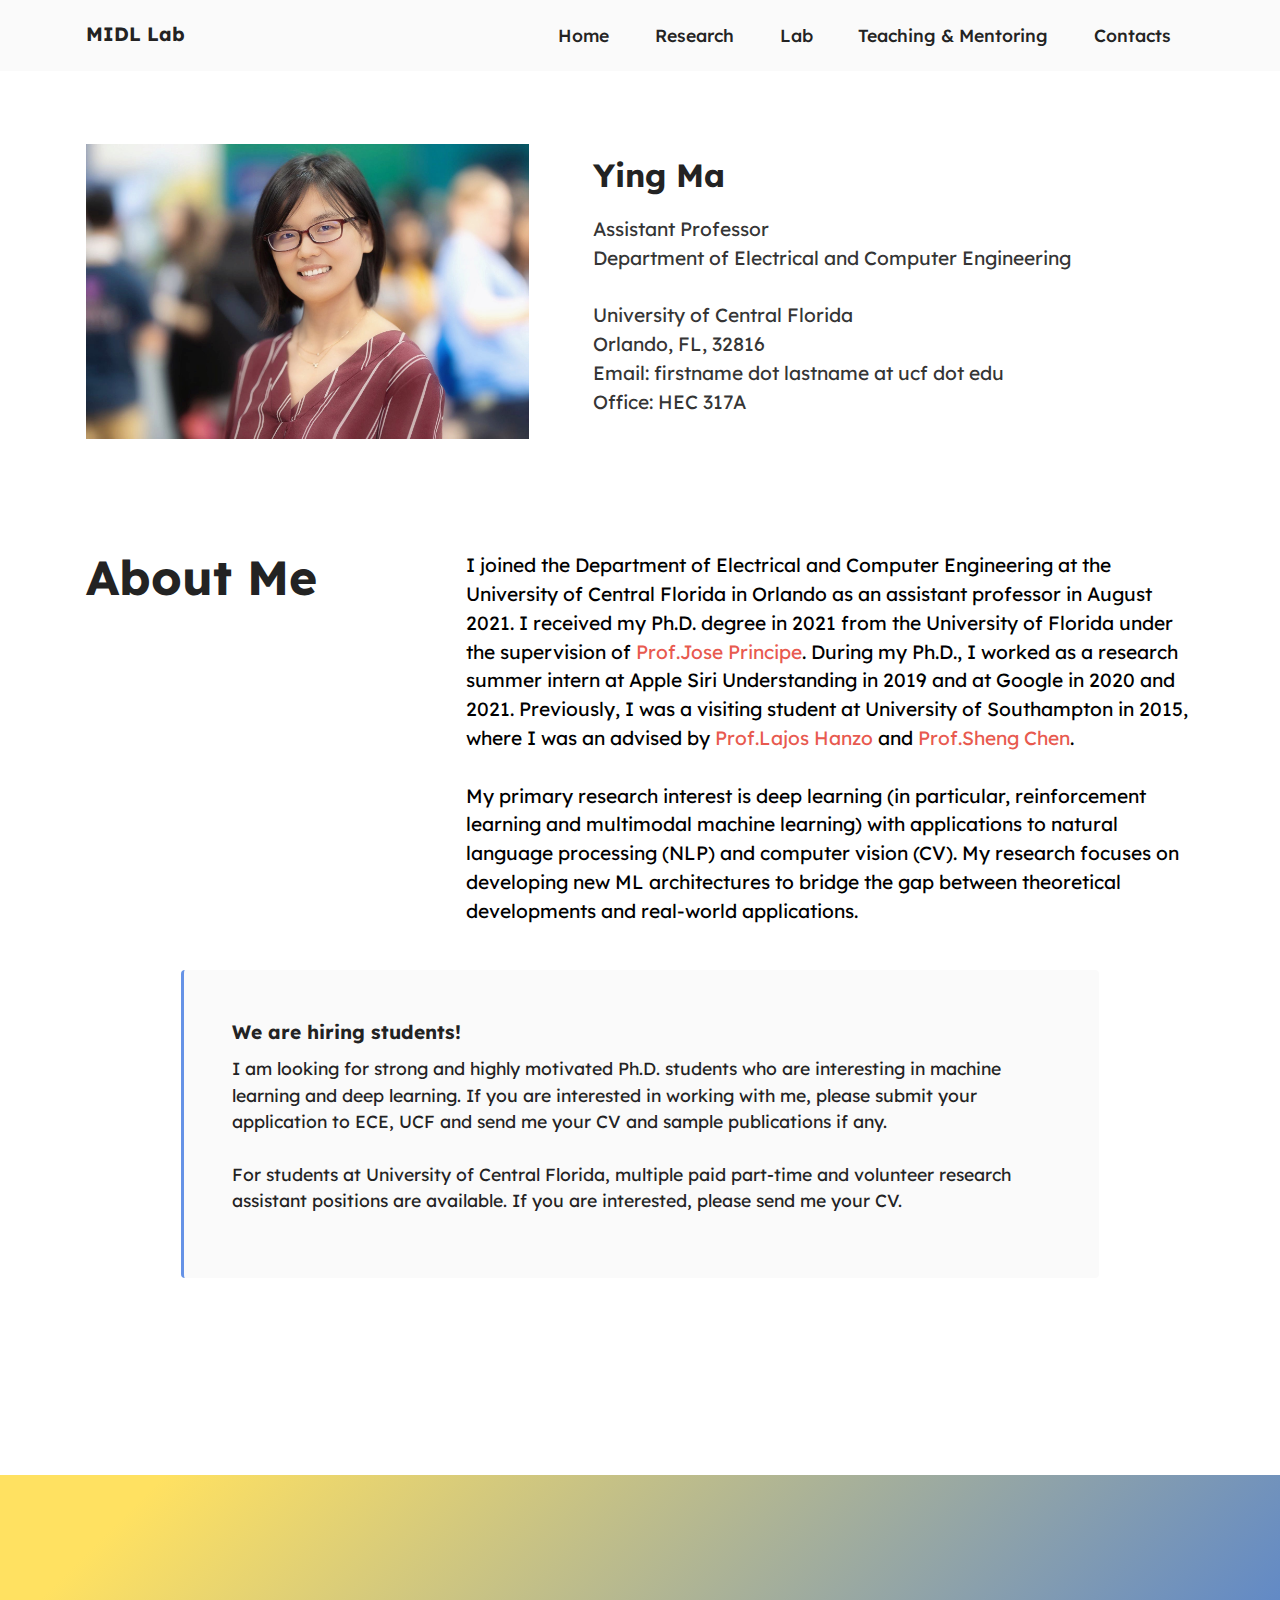
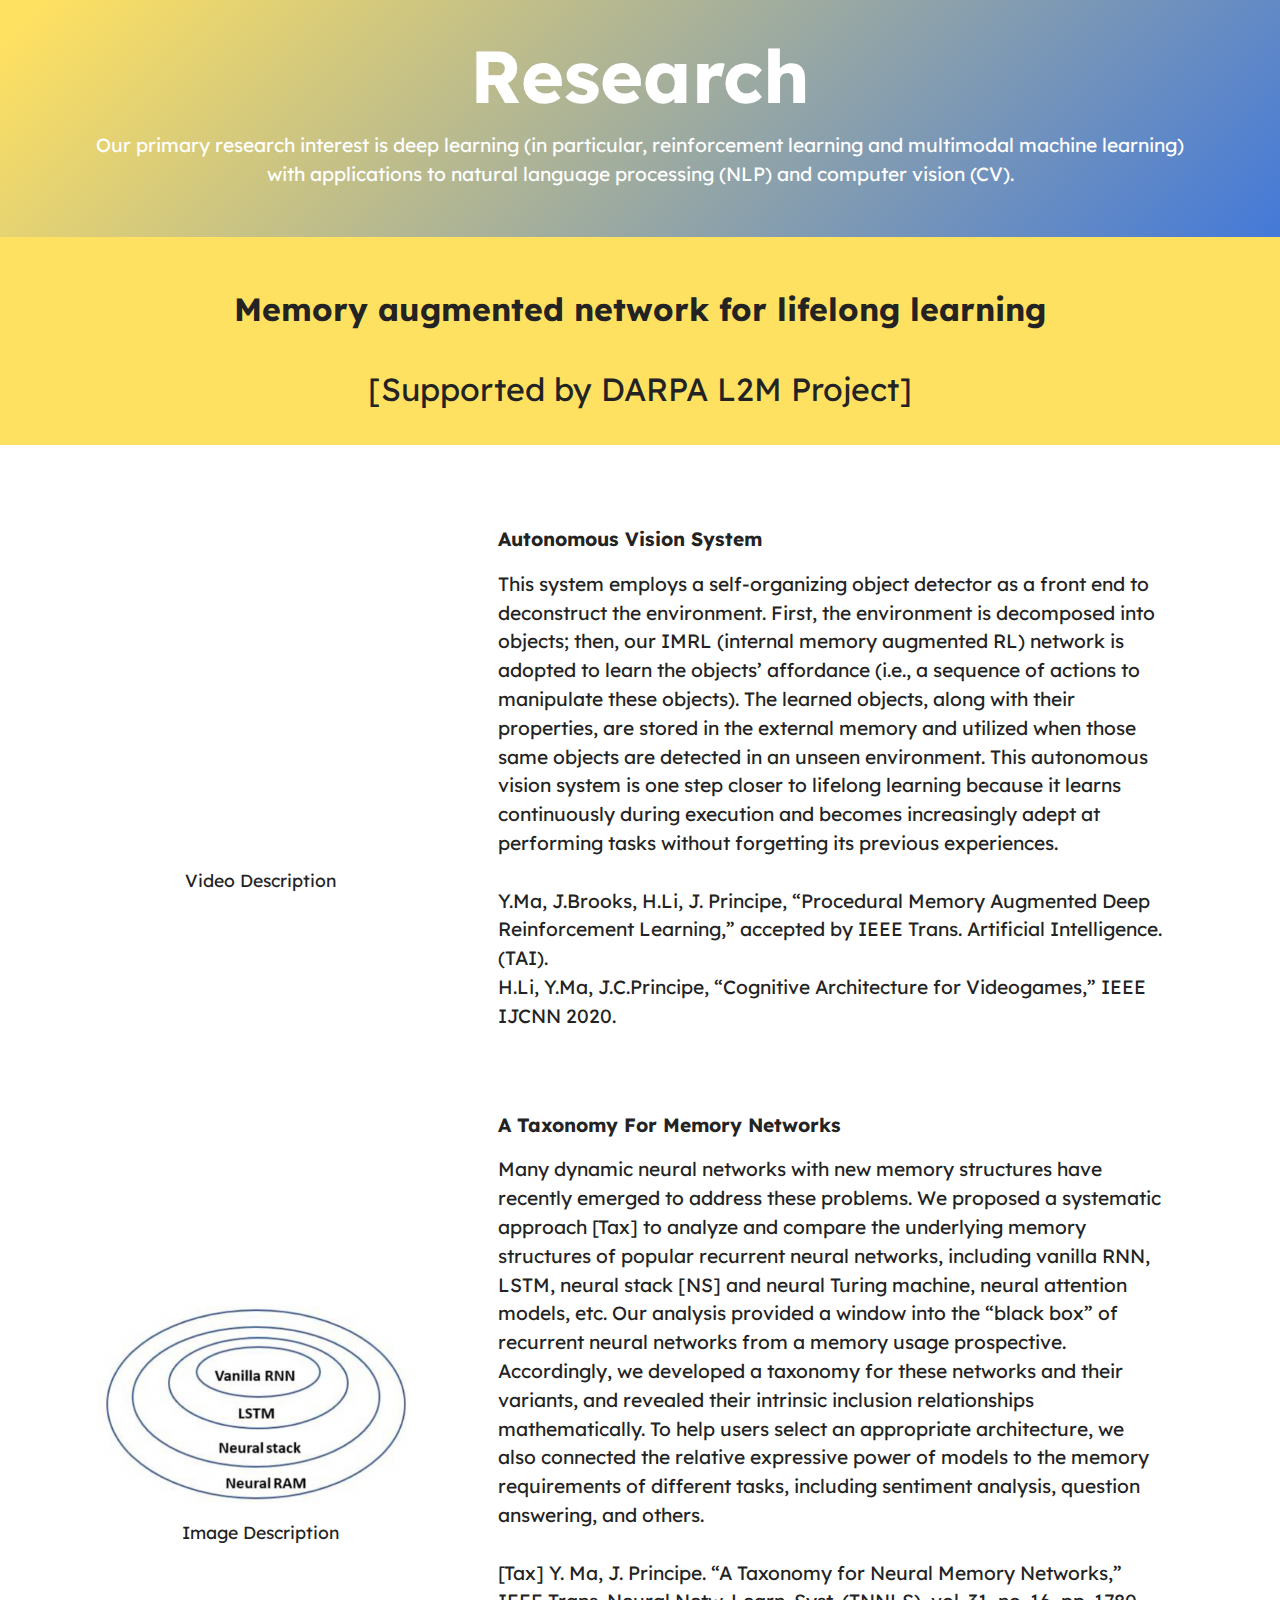
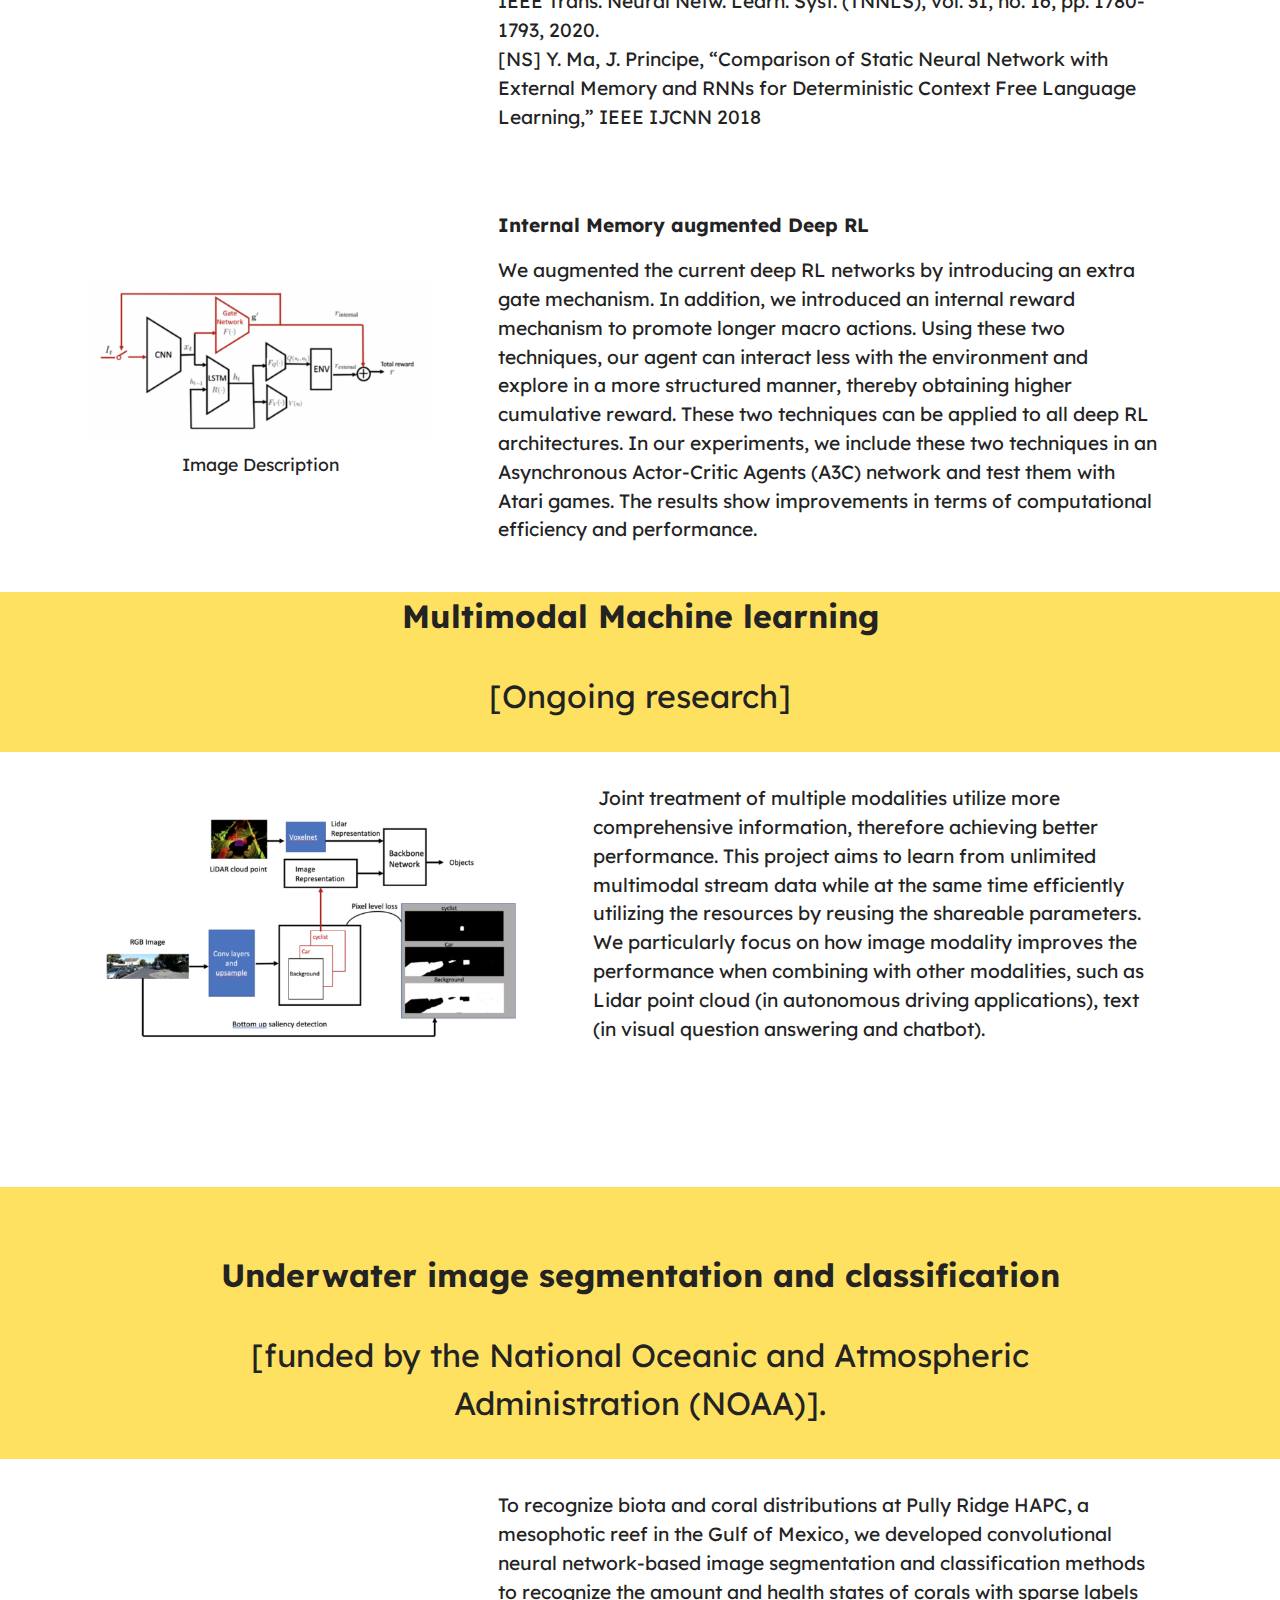
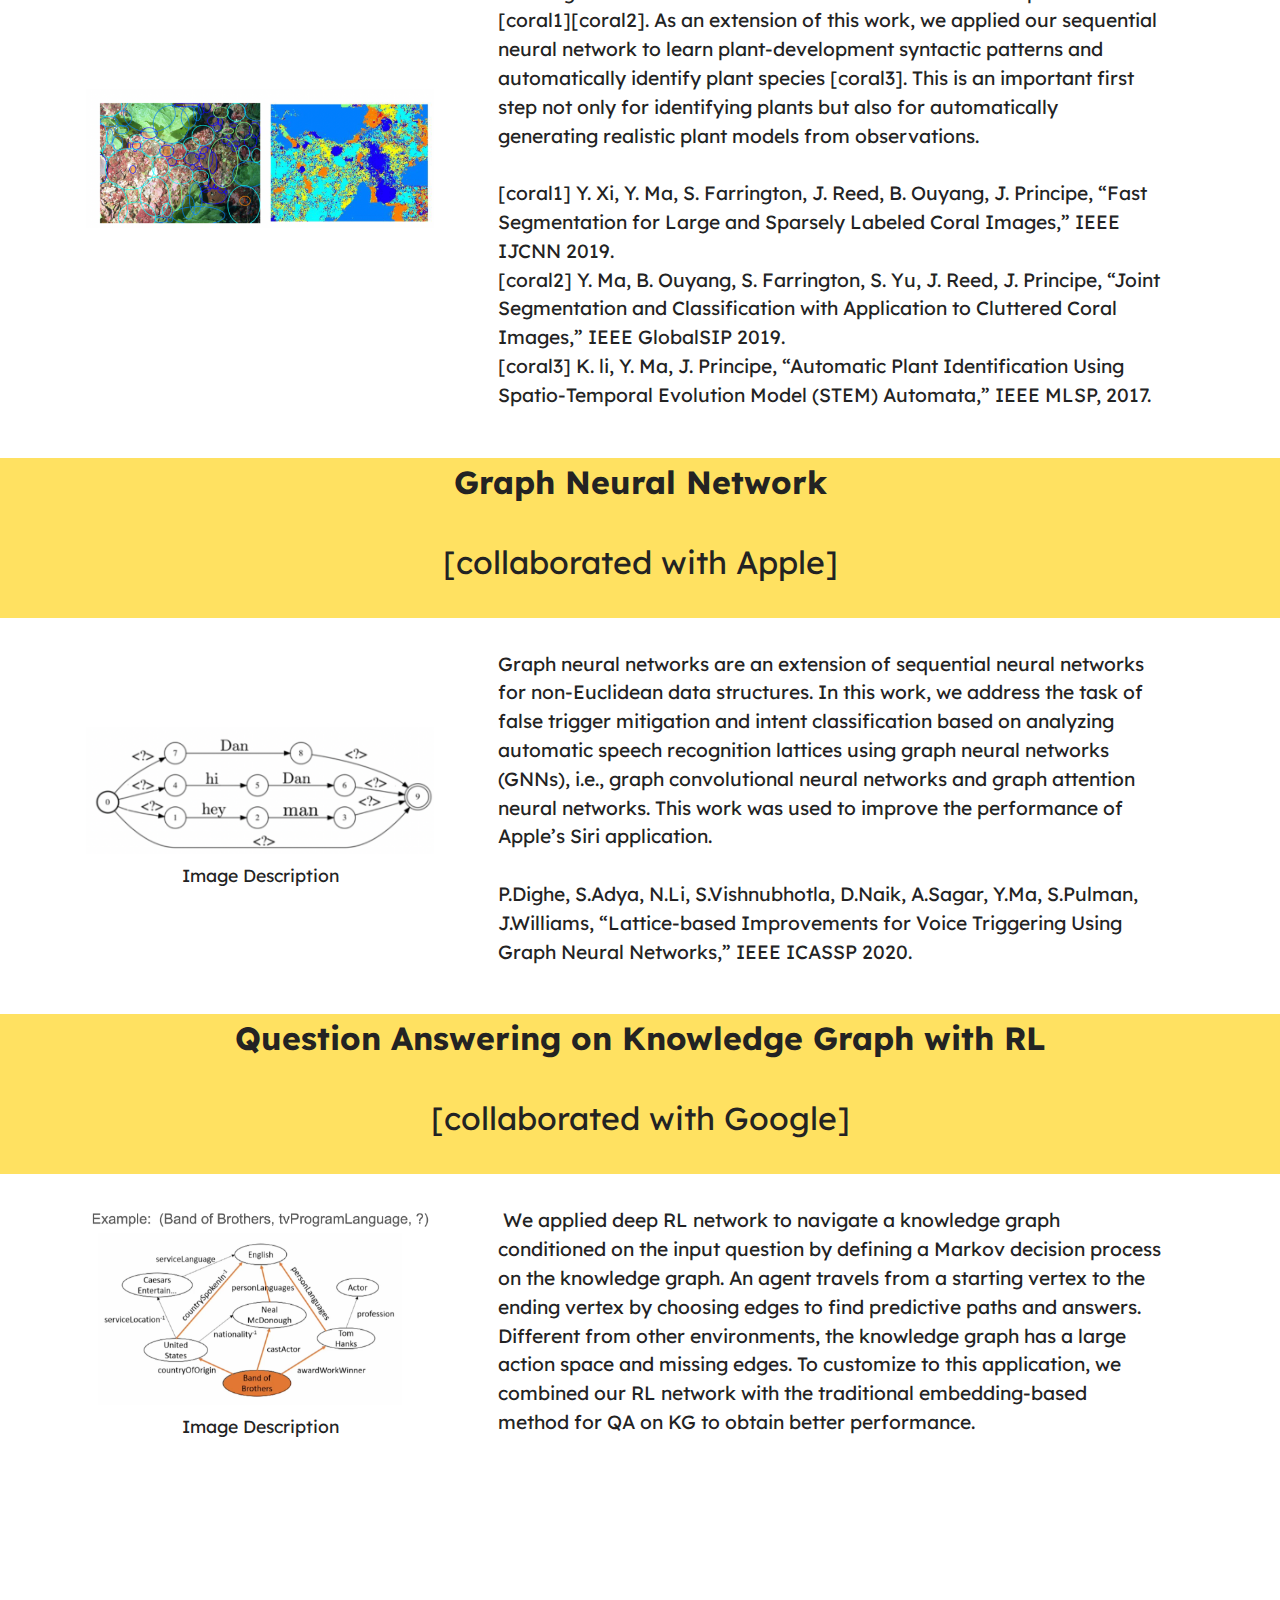
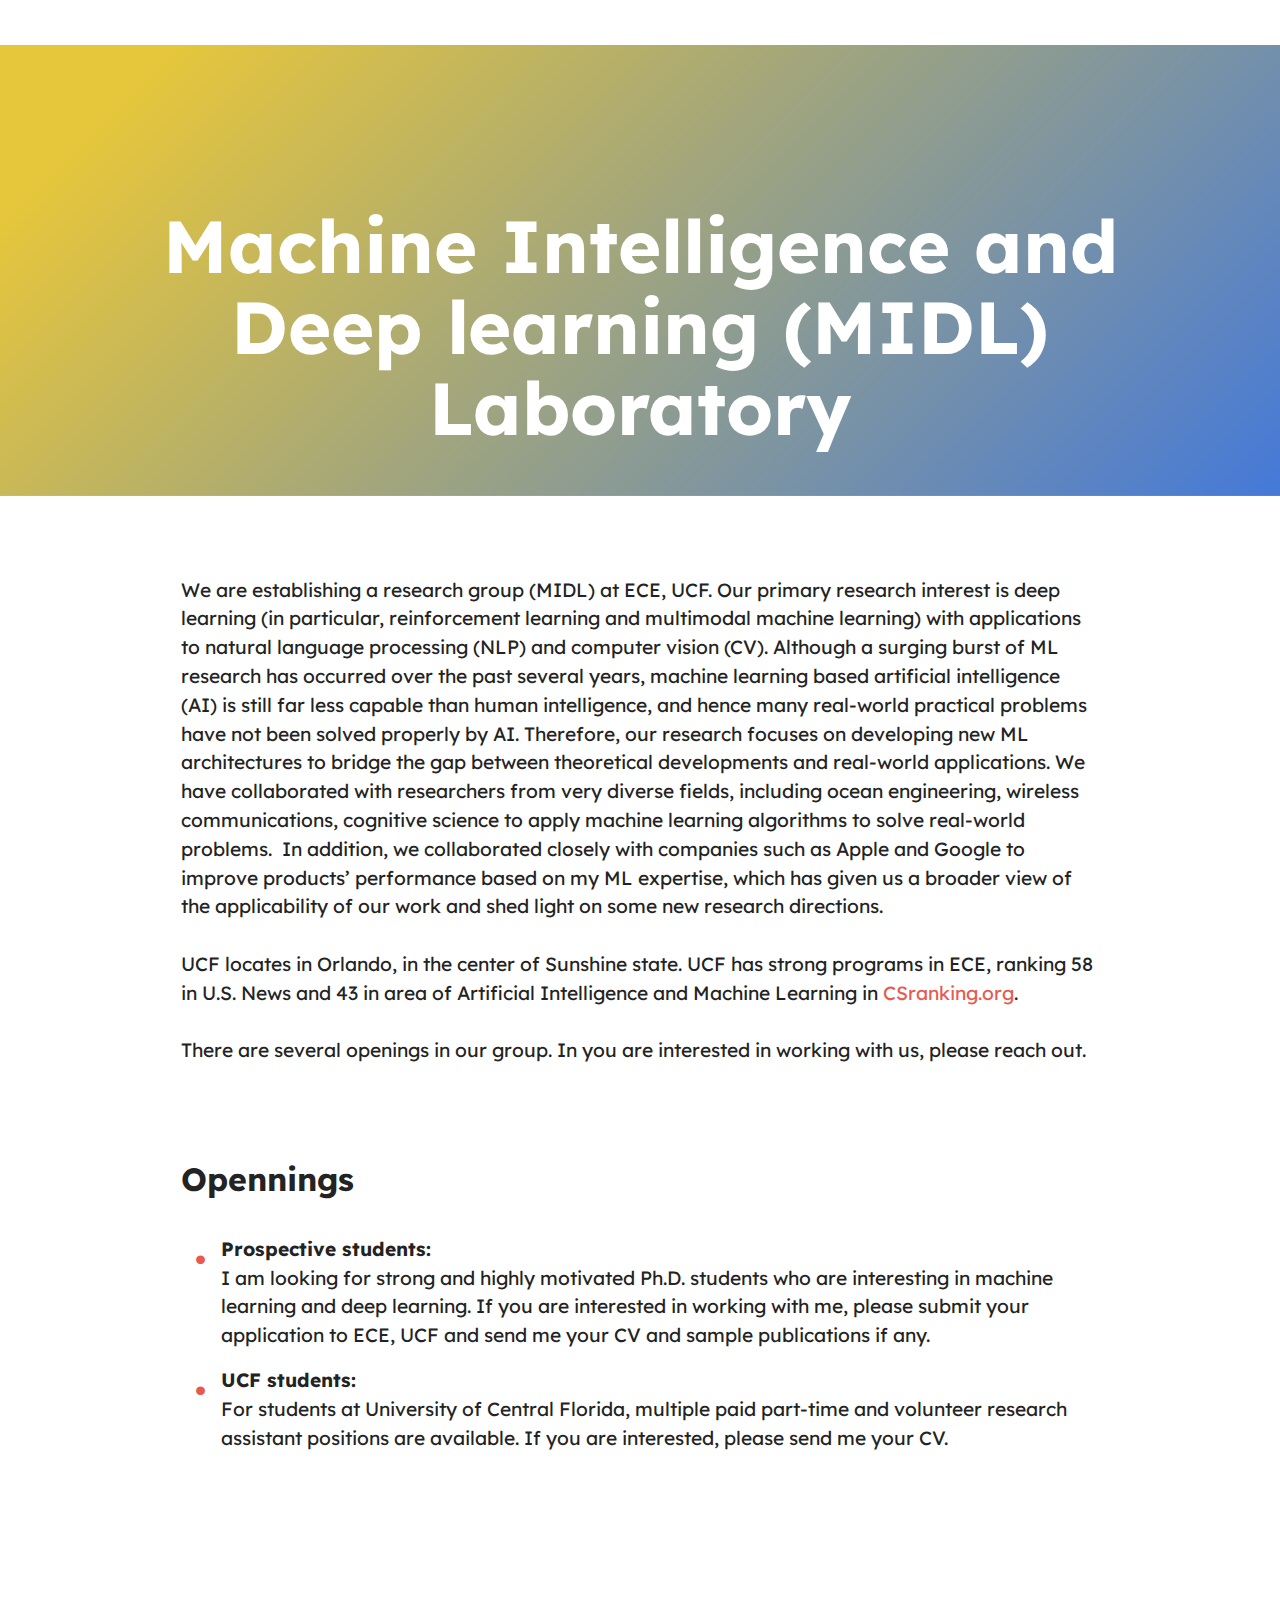
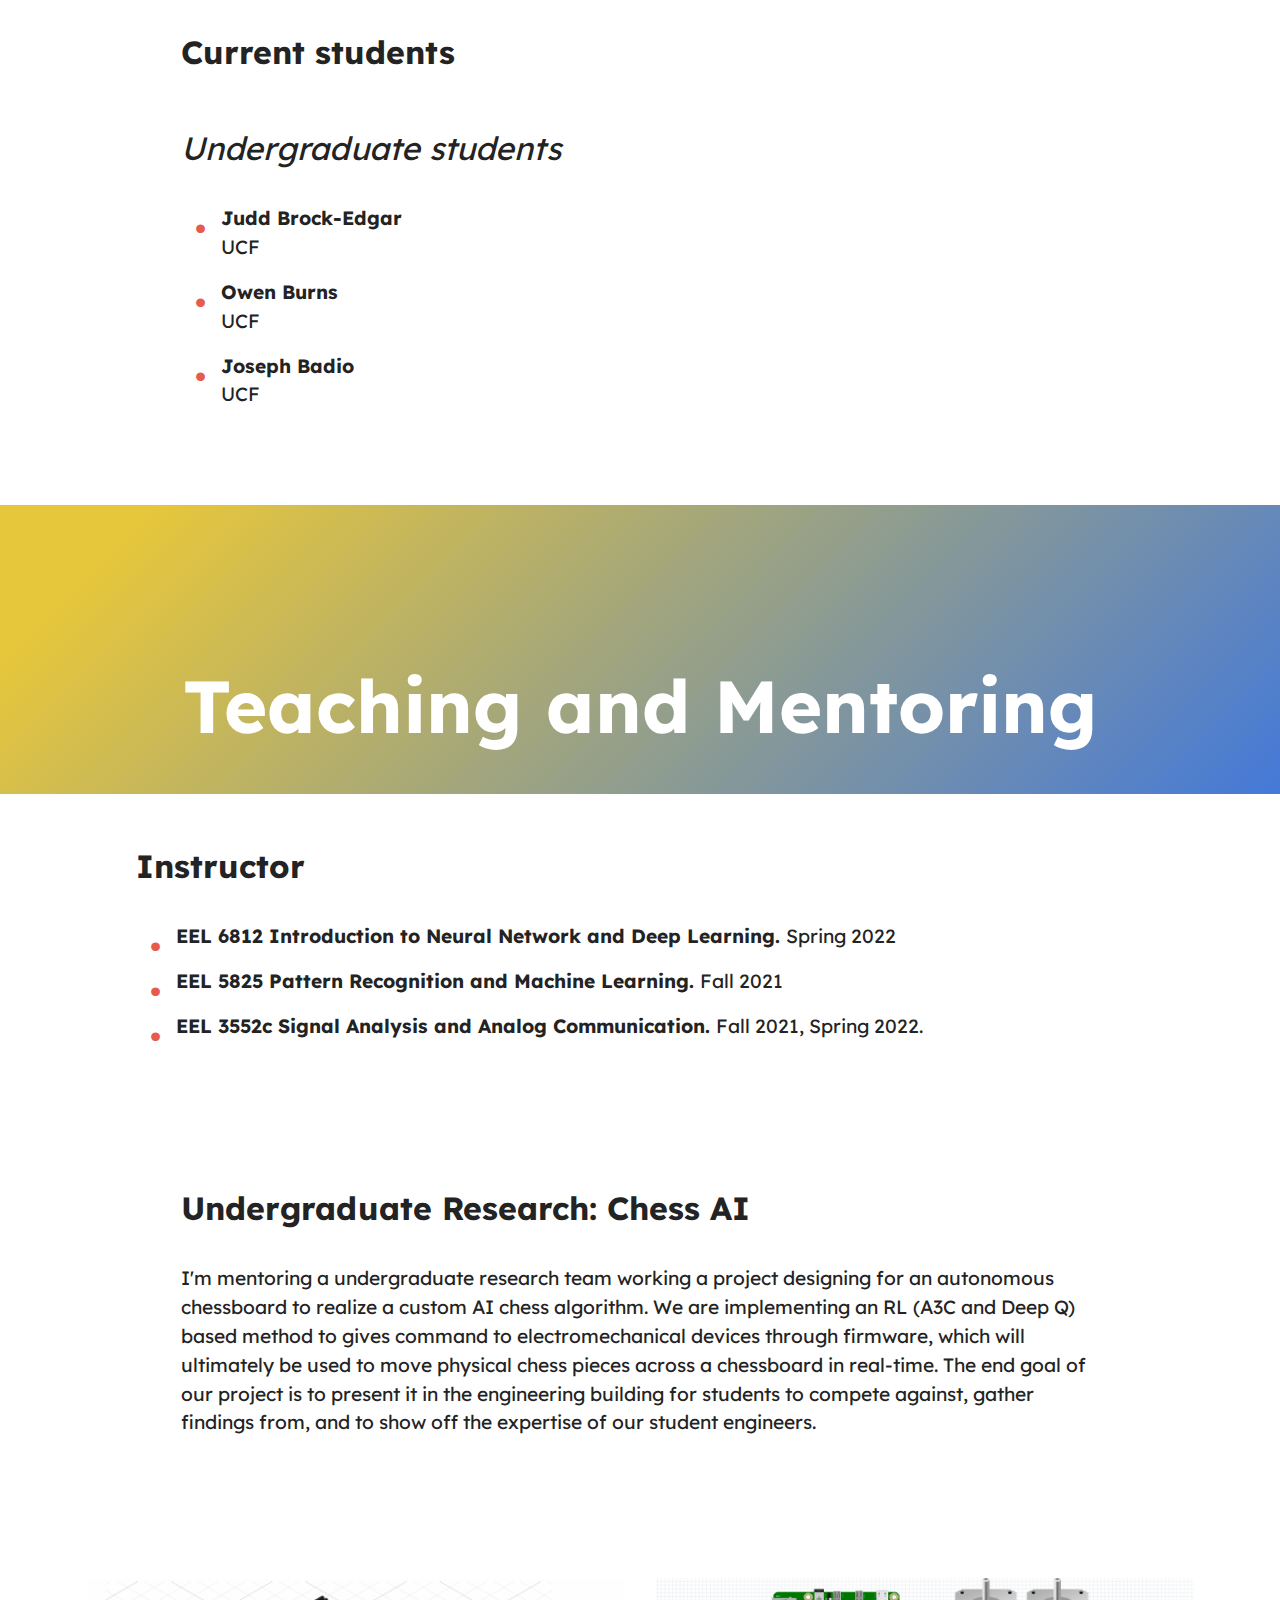
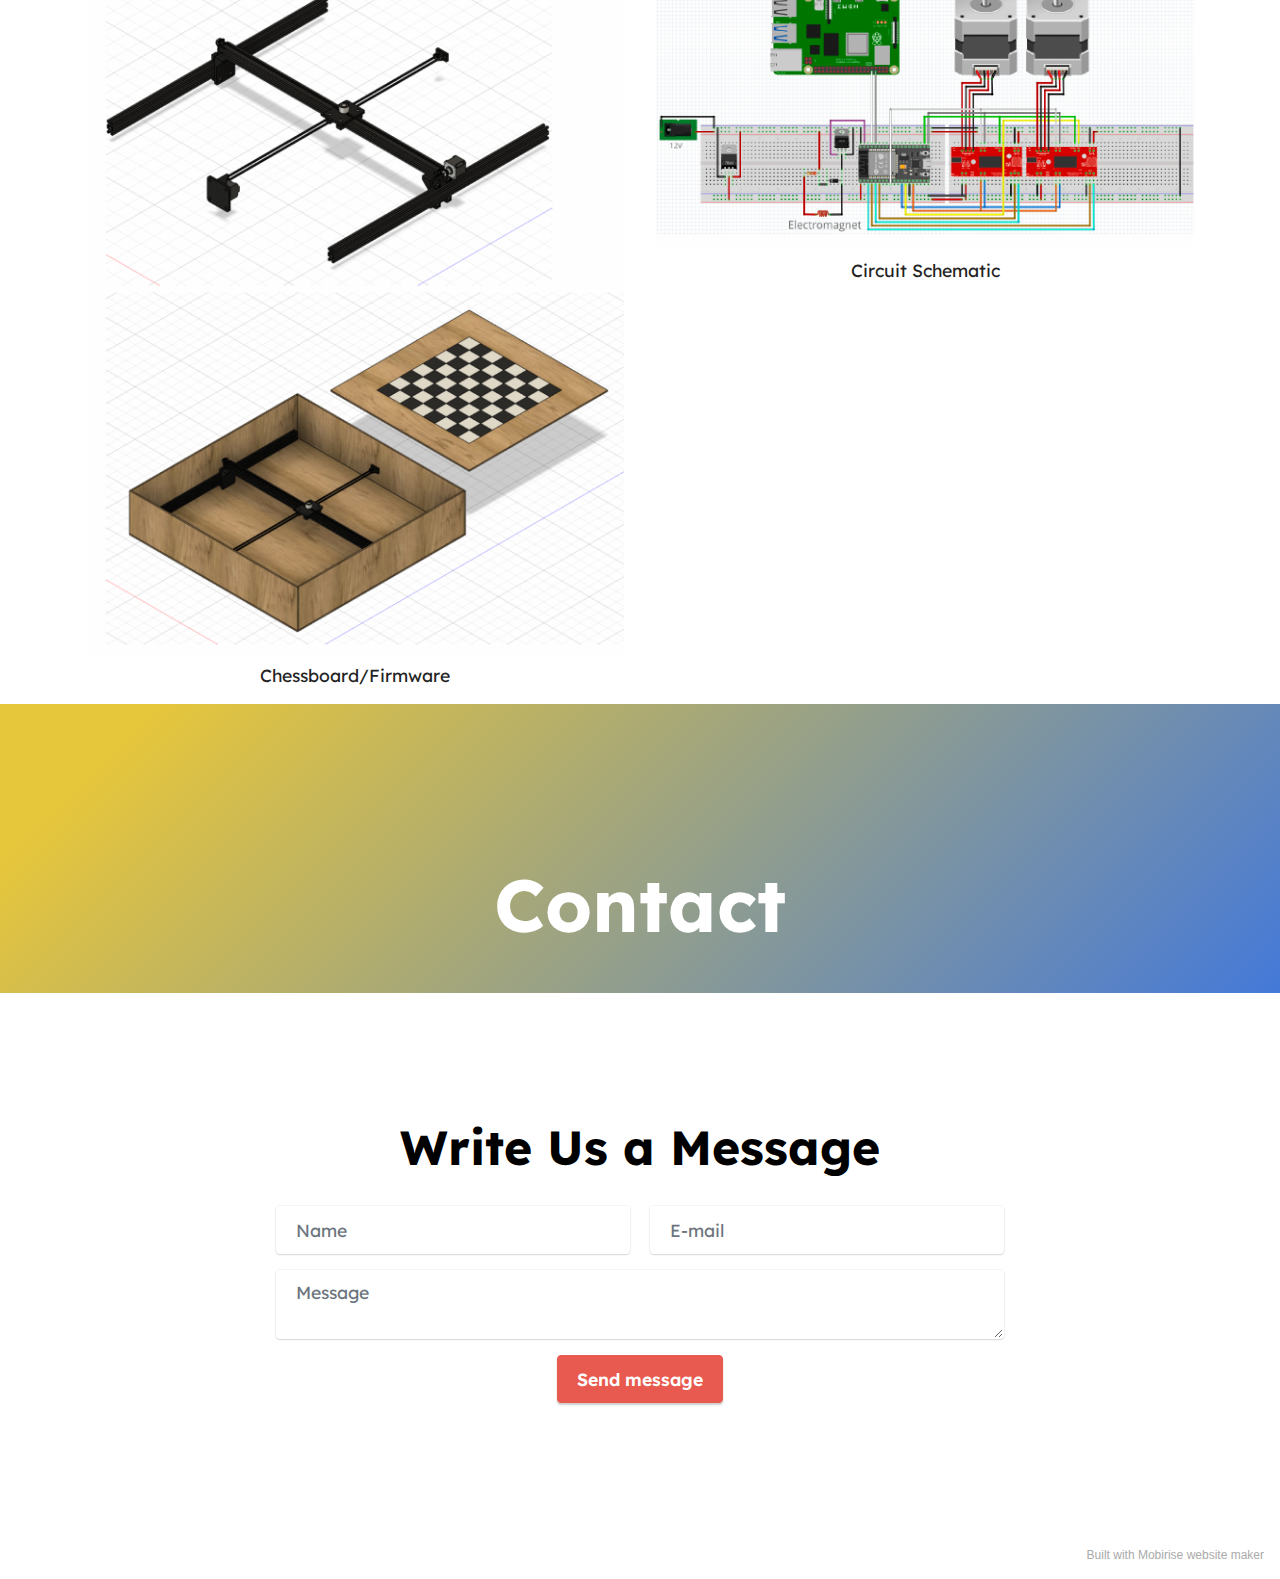
==== commit 01e9b65e: "create github pages" ====
--- a/page2.html
+++ b/page2.html
@@ -10,7 +10,7 @@
   <meta name="description" content="">
   
   
-  <title>home</title>
+  <title>Home</title>
   <link rel="stylesheet" href="assets/bootstrap/css/bootstrap.min.css">
   <link rel="stylesheet" href="assets/bootstrap/css/bootstrap-grid.min.css">
   <link rel="stylesheet" href="assets/bootstrap/css/bootstrap-reboot.min.css">
@@ -427,7 +427,7 @@
     <div class="align-center container">
         <div class="row justify-content-center">
             <div class="col-12 col-lg-11">
-                <h1 class="mbr-section-title mbr-fonts-style mbr-white mb-3 display-1"><strong>Machine Intelligent and Deep learning (MID) Laboratory</strong></h1>
+                <h1 class="mbr-section-title mbr-fonts-style mbr-white mb-3 display-1"><strong>Machine Intelligence and Deep learning (MIDL) Laboratory</strong></h1>
                 
                 
                 
@@ -443,7 +443,7 @@
         <div class="row justify-content-center">
             <div class="title col-md-12 col-lg-10">
                 
-                <h4 class="mbr-section-subtitle align-center mbr-fonts-style mb-4 display-7">We are establishing a research group (MIDL) at ECE, UCF. Our primary research interest is deep learning (in particular, reinforcement learning and multimodal machine learning) with applications to natural language processing (NLP) and computer vision (CV). Although a surging burst of ML research has occurred over the past several years, machine learning based artificial intelligence (AI) is still far less capable than human intelligence, and hence many real-world practical problems have not been solved properly by AI. Therefore, our research focuses on developing new ML architectures to bridge the gap between theoretical developments and real-world applications. We have collaborated with researchers from very diverse fields, including ocean engineering, wireless communications, and cognitive science, to apply machine learning algorithms to solve real-world problems. In addition, I have worked as a research intern at Apple Siri Understanding and at Google to improve products’ performance based on my ML expertise. These experiences have given me a broader view of the applicability of my work and shed light on some new research directions.<br><br>UCF locates in Orlando, in the center of Sunshine state. UCF has strong programs in ECE, ranking 58 in U.S. News and 43 in area of Artificial Intelligence and Machine Learning in&nbsp;<a href="http://csrankings.org/#/fromyear/2011/toyear/2021/index?ai&vision&mlmining&nlp&ir&us" class="text-primary">CSranking.org</a>.&nbsp;&nbsp;<br><br>There are several openings in our group. In you are interested in working with us, please reach out.<br><br><br>
+                <h4 class="mbr-section-subtitle align-center mbr-fonts-style mb-4 display-7">We are establishing a research group (MIDL) at ECE, UCF. Our primary research interest is deep learning (in particular, reinforcement learning and multimodal machine learning) with applications to natural language processing (NLP) and computer vision (CV). Although a surging burst of ML research has occurred over the past several years, machine learning based artificial intelligence (AI) is still far less capable than human intelligence, and hence many real-world practical problems have not been solved properly by AI. Therefore, our research focuses on developing new ML architectures to bridge the gap between theoretical developments and real-world applications. We have collaborated with researchers from very diverse fields, including ocean engineering, wireless communications, cognitive science to apply machine learning algorithms to solve real-world problems.&nbsp; In addition, we collaborated closely with companies such as Apple and Google to improve products’ performance based on my ML expertise, which has given us a broader view of the applicability of our work and shed light on some new research directions.<br><br>UCF locates in Orlando, in the center of Sunshine state. UCF has strong programs in ECE, ranking 58 in U.S. News and 43 in area of Artificial Intelligence and Machine Learning in&nbsp;<a href="http://csrankings.org/#/fromyear/2011/toyear/2021/index?ai&vision&mlmining&nlp&ir&us" class="text-primary">CSranking.org</a>.&nbsp;&nbsp;<br><br>There are several openings in our group. In you are interested in working with us, please reach out.<br><br><br>
                 </h4>
                 
             </div>
@@ -594,7 +594,7 @@
         </div>
         <div class="row justify-content-center mt-4">
             <div class="col-lg-8 mx-auto mbr-form" data-form-type="formoid">
-                <form action="https://mobirise.eu/" method="POST" class="mbr-form form-with-styler" data-form-title="Form Name"><input type="hidden" name="email" data-form-email="true" value="wjPiKJgn4IyVC4OJjIWQJgFm5ixzKuvyHN1Ccys/d1mSJXFHa/FphIjMH/SdiUFVVW5oDmq0a6lQnQyaSlUG6TX43ydQHe8R/76dzDIo8RDr7Zx+W7yXufKY4F9c+TeM">
+                <form action="https://mobirise.eu/" method="POST" class="mbr-form form-with-styler" data-form-title="Form Name"><input type="hidden" name="email" data-form-email="true" value="z0vVkk1i+biEebOiNG+MRijA0T5/ffILorDOFMRpOlrBDPraGefYkd98dwaN2gNRNm1nqiC1estPLKOnffJ0t7og18m2KC3YTSNWp7aj1G5GWz7vuUVmOFibEwHT98ck">
                     <div class="row">
                         <div hidden="hidden" data-form-alert="" class="alert alert-success col-12">Thanks for filling out
                             the form!</div>
@@ -618,7 +618,7 @@
             </div>
         </div>
     </div>
-</section><section style="background-color: #fff; font-family: -apple-system, BlinkMacSystemFont, 'Segoe UI', 'Roboto', 'Helvetica Neue', Arial, sans-serif; color:#aaa; font-size:12px; padding: 0; align-items: center; display: flex;"><a href="https://mobirise.site/c" style="flex: 1 1; height: 3rem; padding-left: 1rem;"></a><p style="flex: 0 0 auto; margin:0; padding-right:1rem;">Designed with <a href="https://mobirise.site/b" style="color:#aaa;">Mobirise</a> website template</p></section><script src="assets/bootstrap/js/bootstrap.bundle.min.js"></script>  <script src="assets/smoothscroll/smooth-scroll.js"></script>  <script src="assets/ytplayer/index.js"></script>  <script src="assets/dropdown/js/navbar-dropdown.js"></script>  <script src="assets/playervimeo/vimeo_player.js"></script>  <script src="assets/theme/js/script.js"></script>  <script src="assets/formoid/formoid.min.js"></script>  
+</section><section style="background-color: #fff; font-family: -apple-system, BlinkMacSystemFont, 'Segoe UI', 'Roboto', 'Helvetica Neue', Arial, sans-serif; color:#aaa; font-size:12px; padding: 0; align-items: center; display: flex;"><a href="https://mobirise.site/w" style="flex: 1 1; height: 3rem; padding-left: 1rem;"></a><p style="flex: 0 0 auto; margin:0; padding-right:1rem;"><a href="https://mobirise.site/i" style="color:#aaa;">Built with Mobirise</a> website maker</p></section><script src="assets/bootstrap/js/bootstrap.bundle.min.js"></script>  <script src="assets/smoothscroll/smooth-scroll.js"></script>  <script src="assets/ytplayer/index.js"></script>  <script src="assets/dropdown/js/navbar-dropdown.js"></script>  <script src="assets/playervimeo/vimeo_player.js"></script>  <script src="assets/theme/js/script.js"></script>  <script src="assets/formoid/formoid.min.js"></script>  
   
   
 </body>
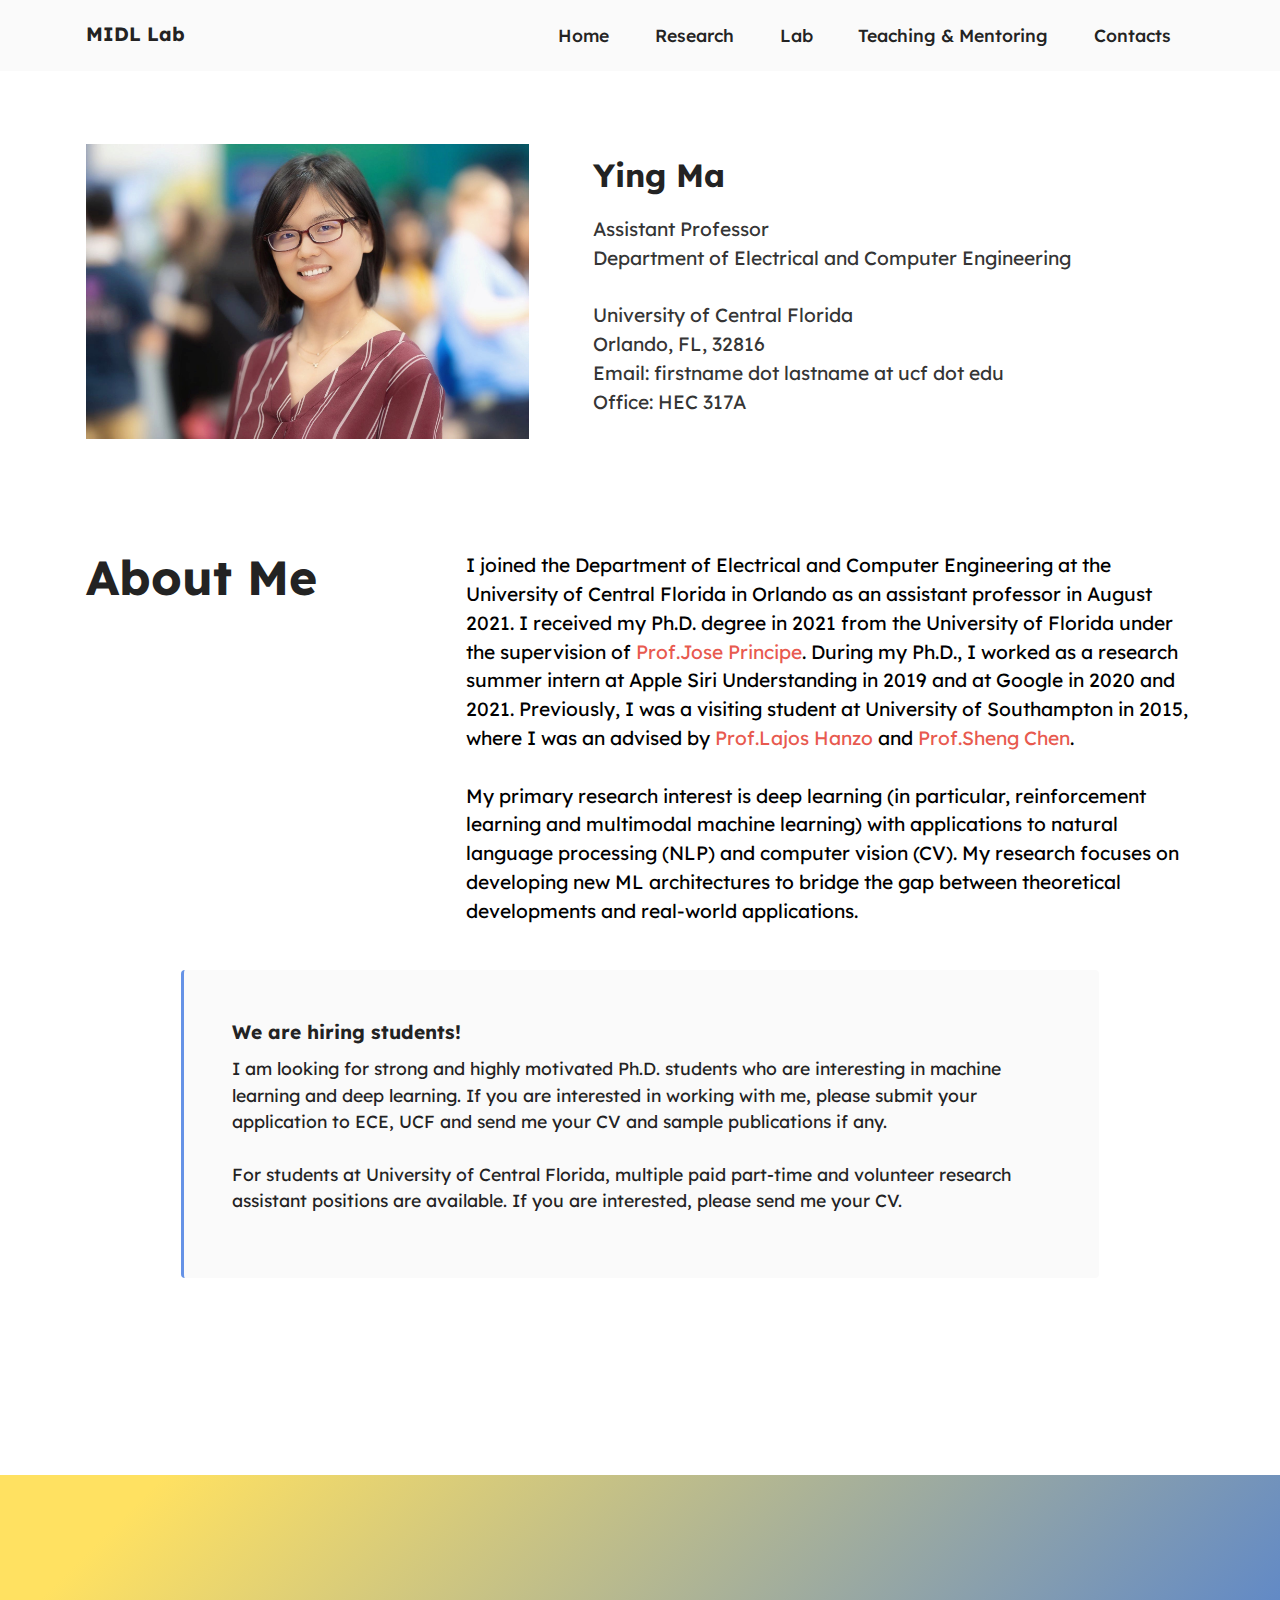
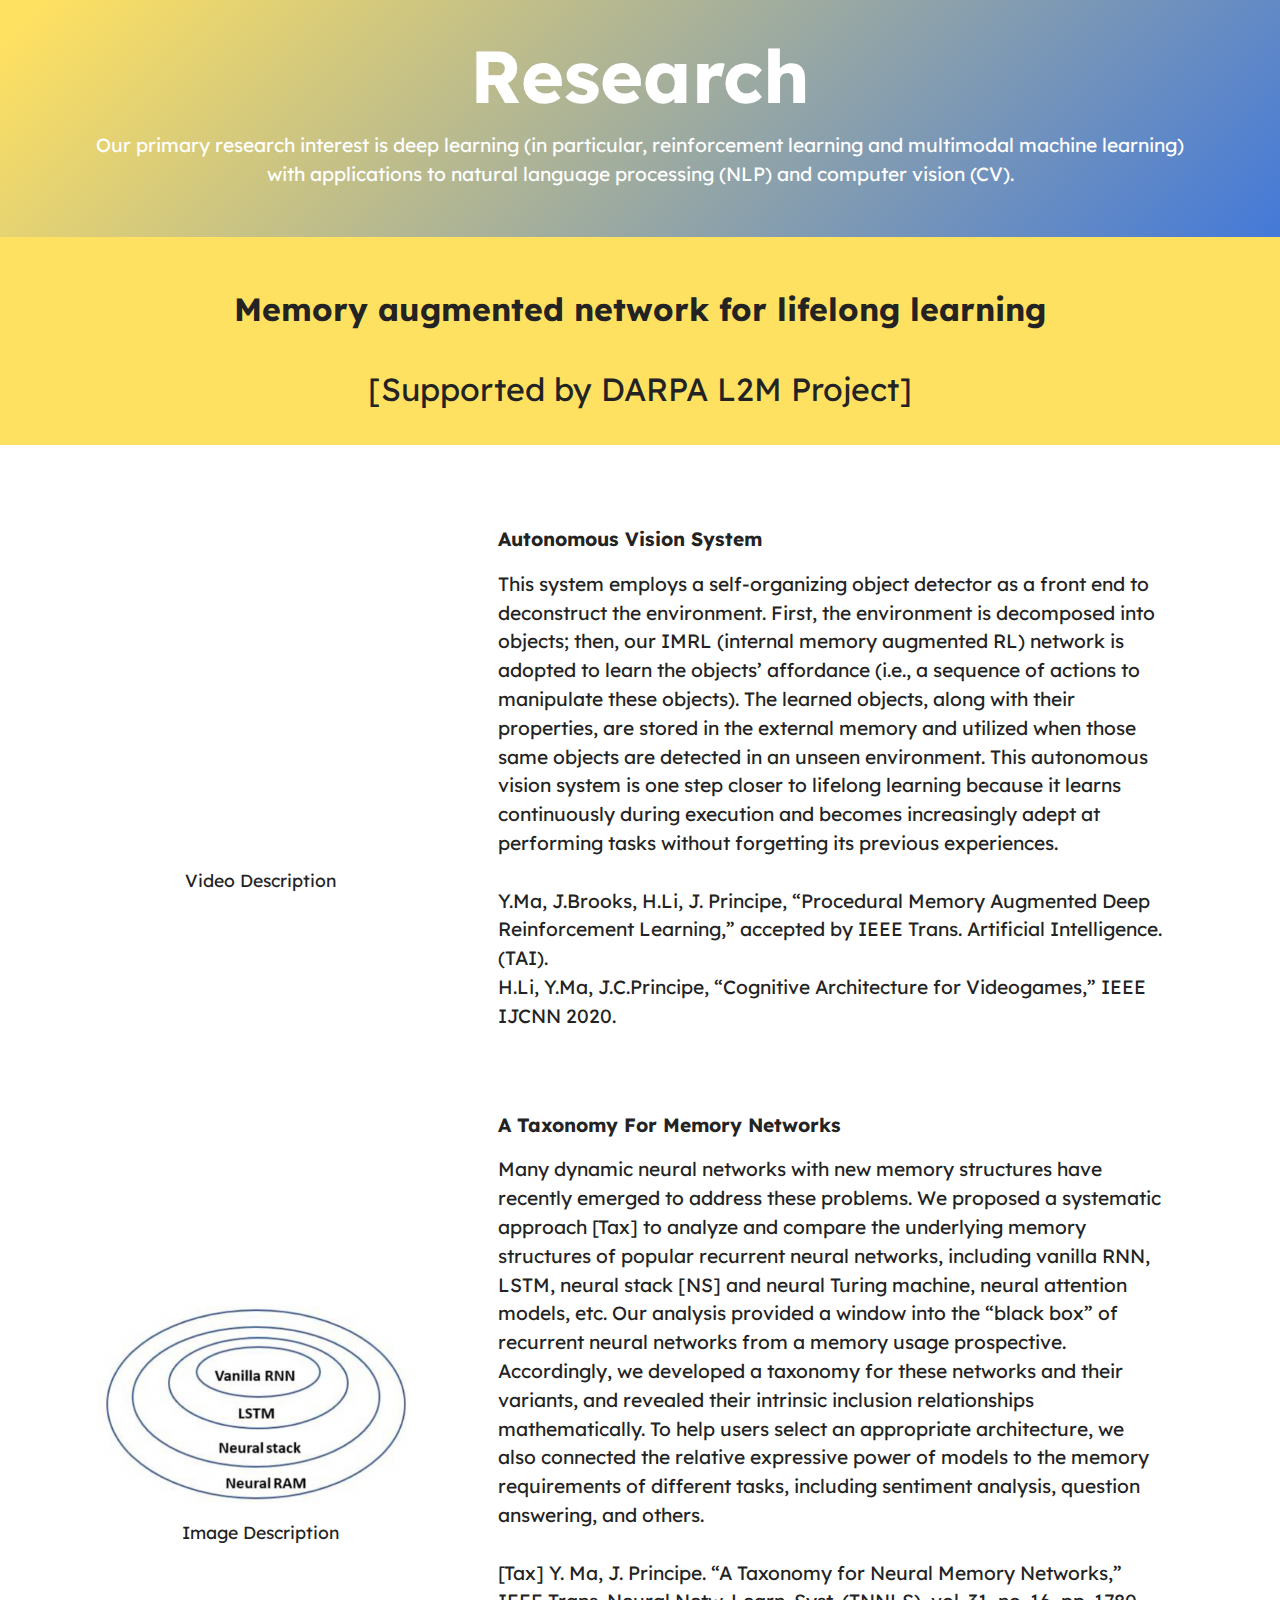
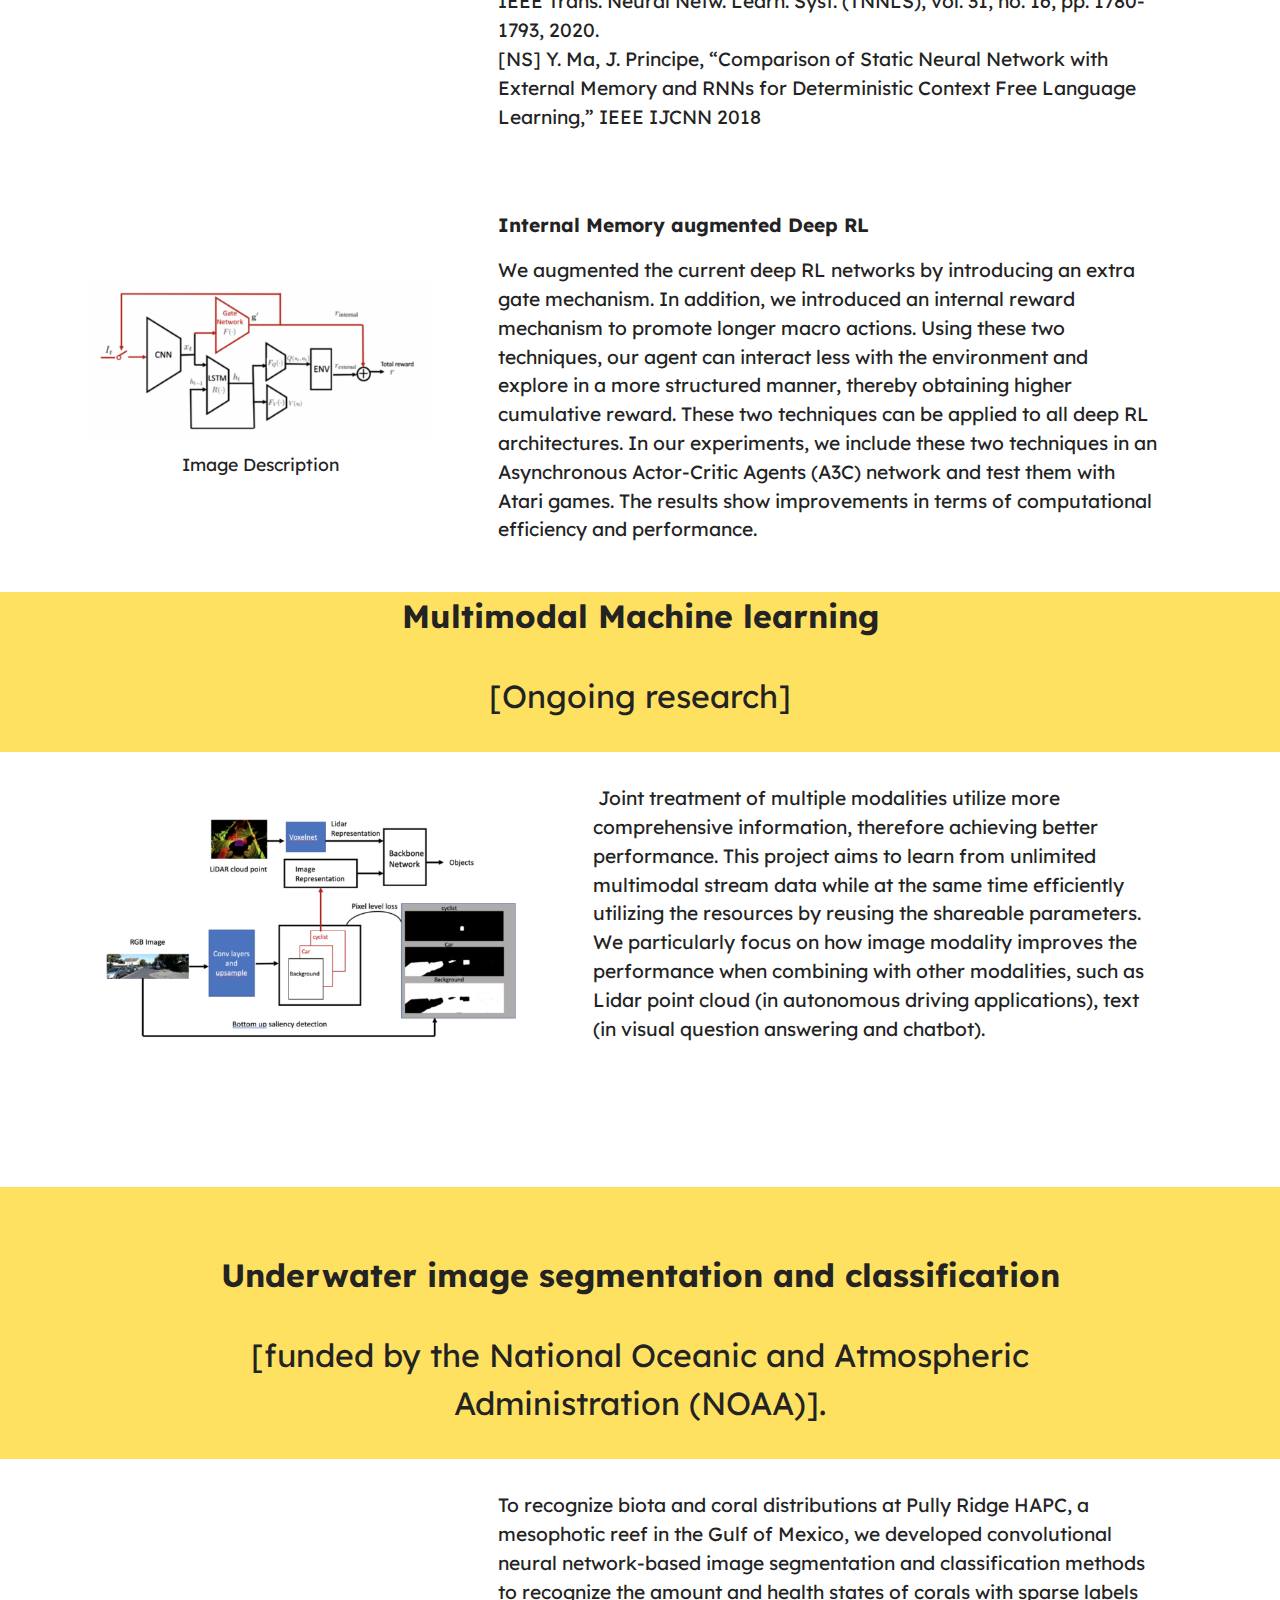
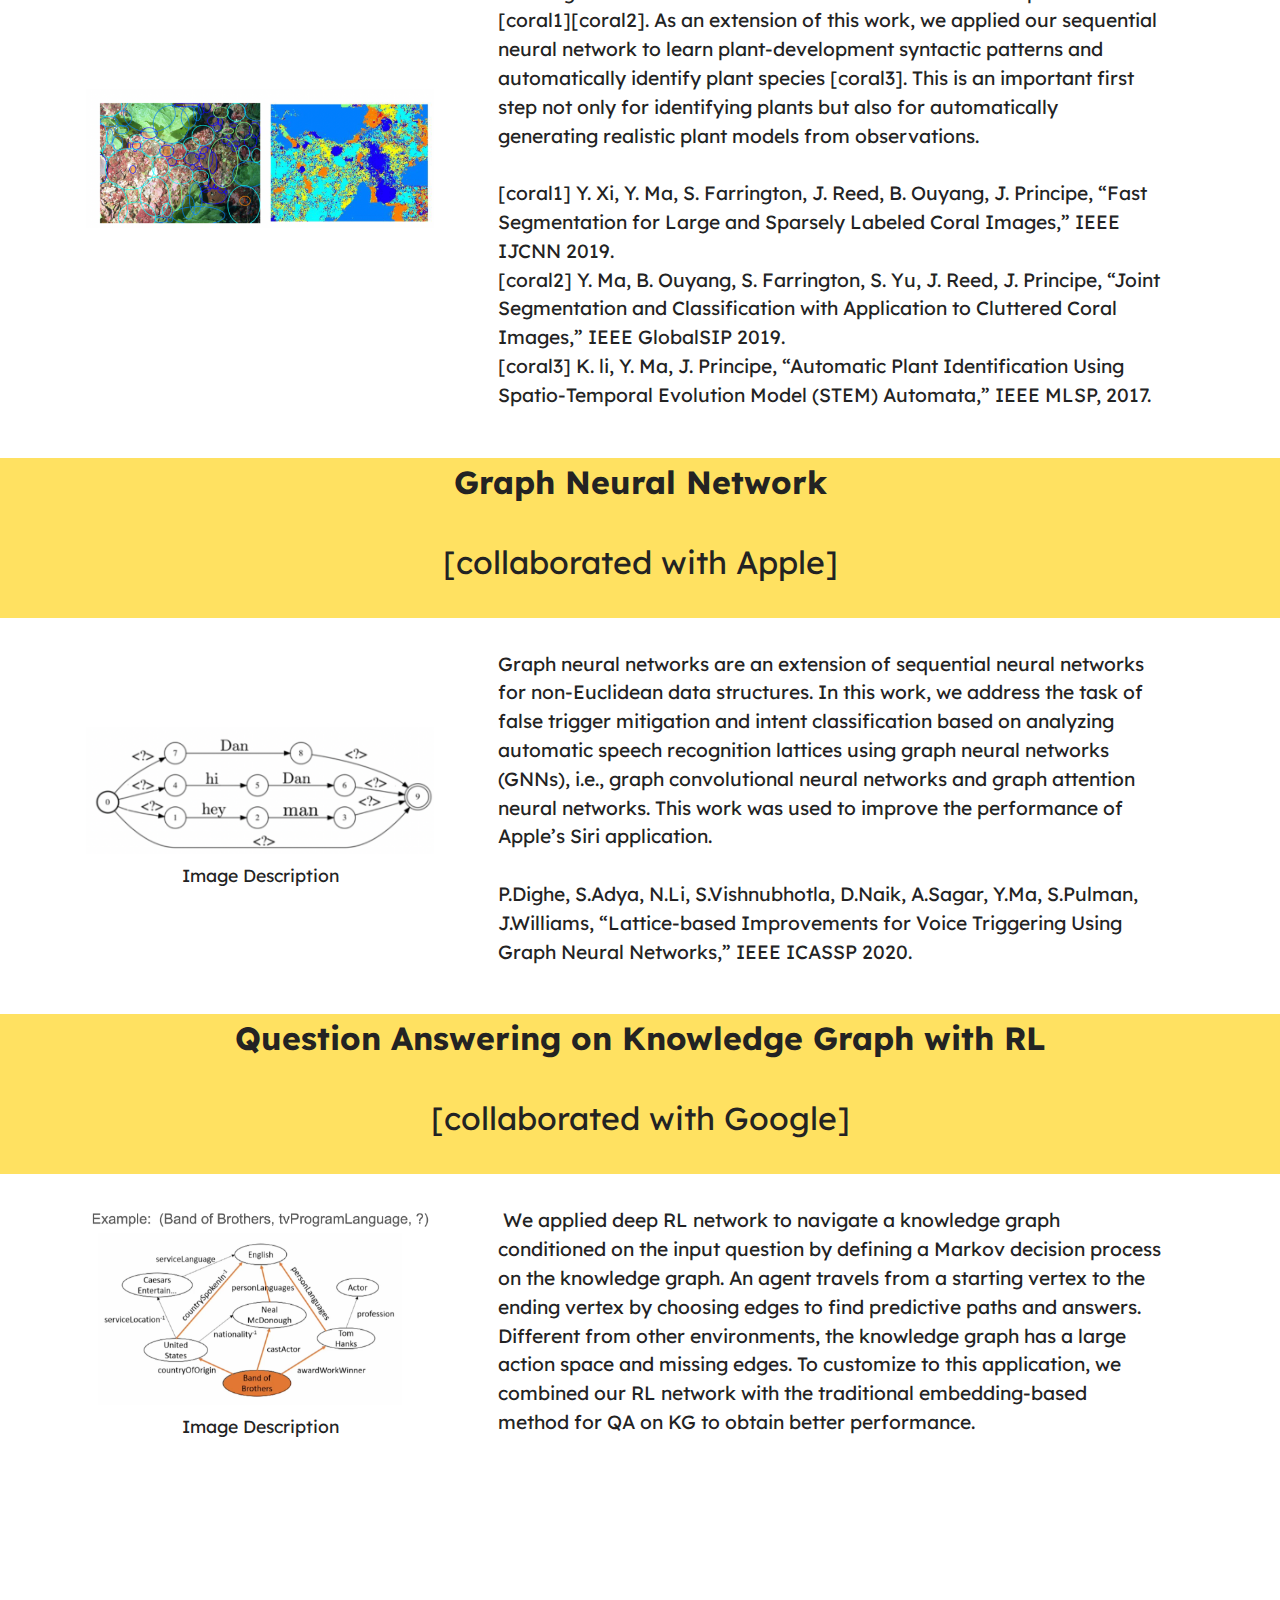
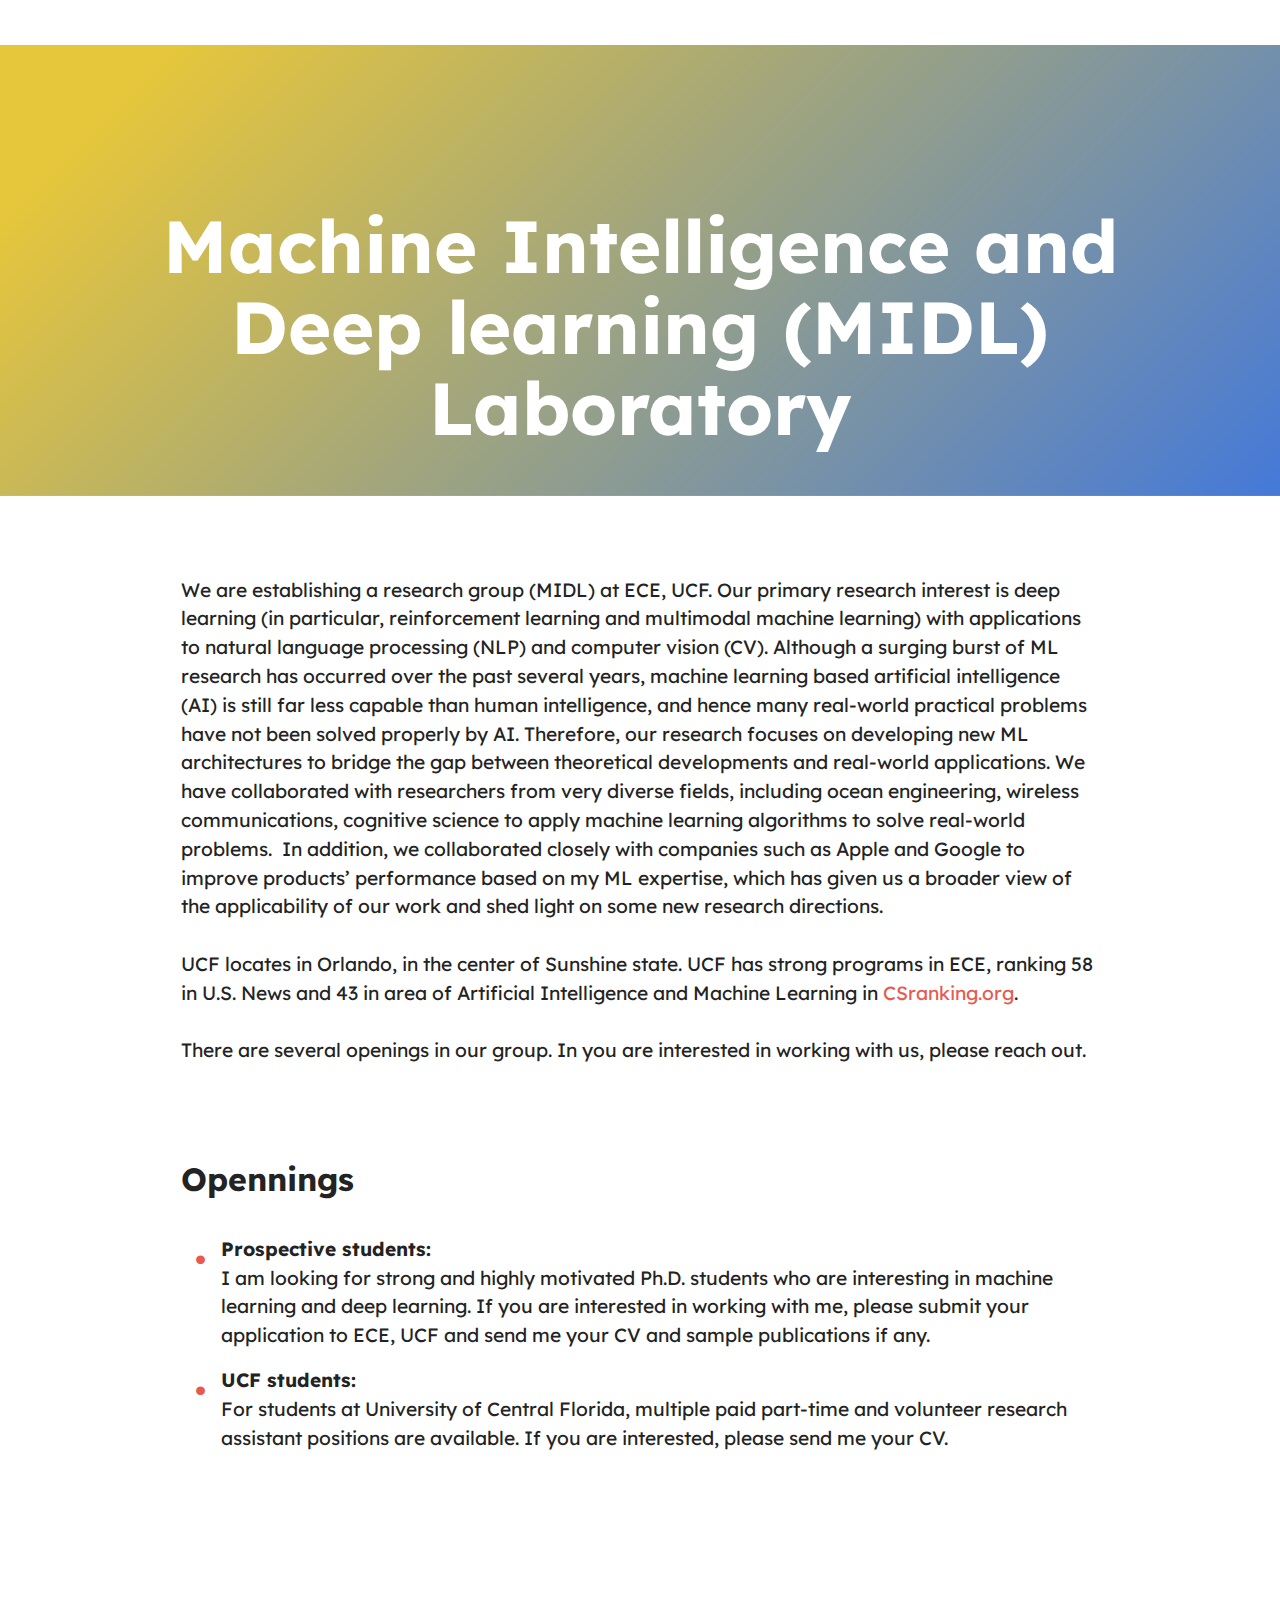
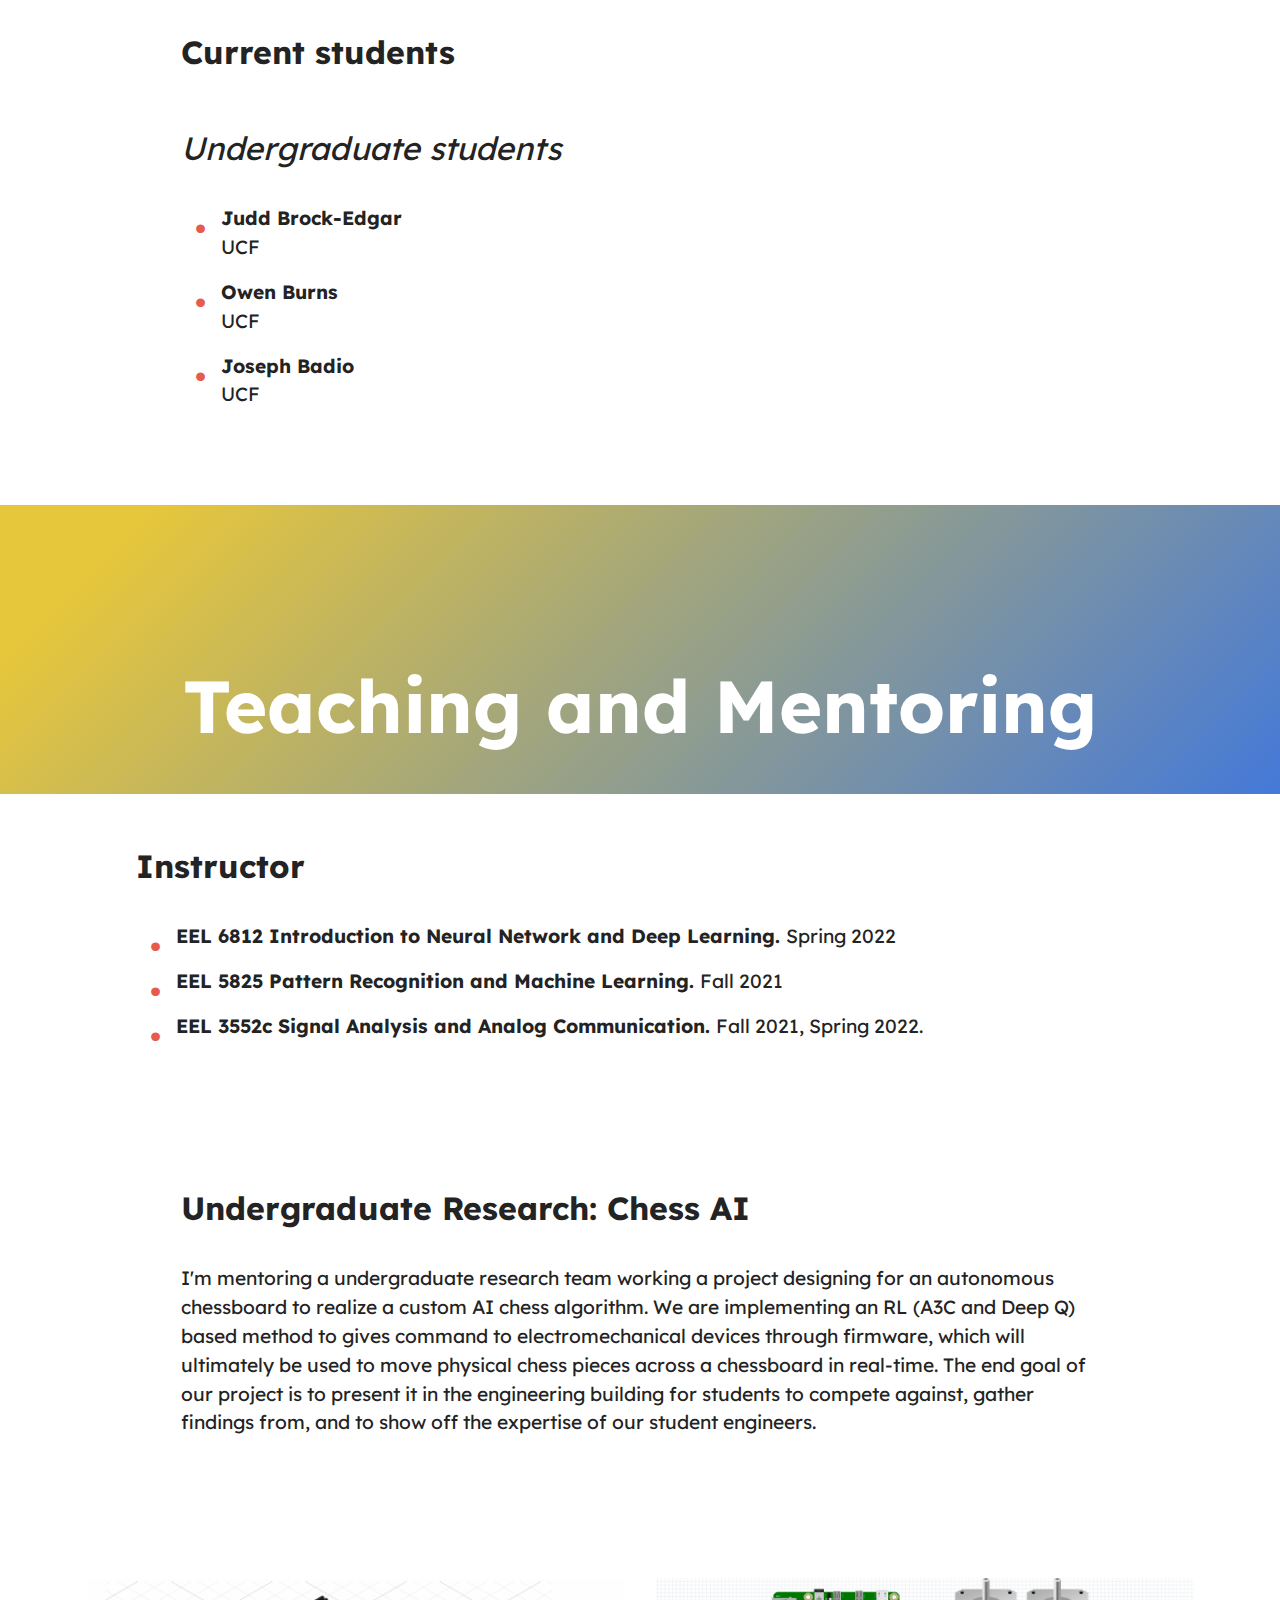
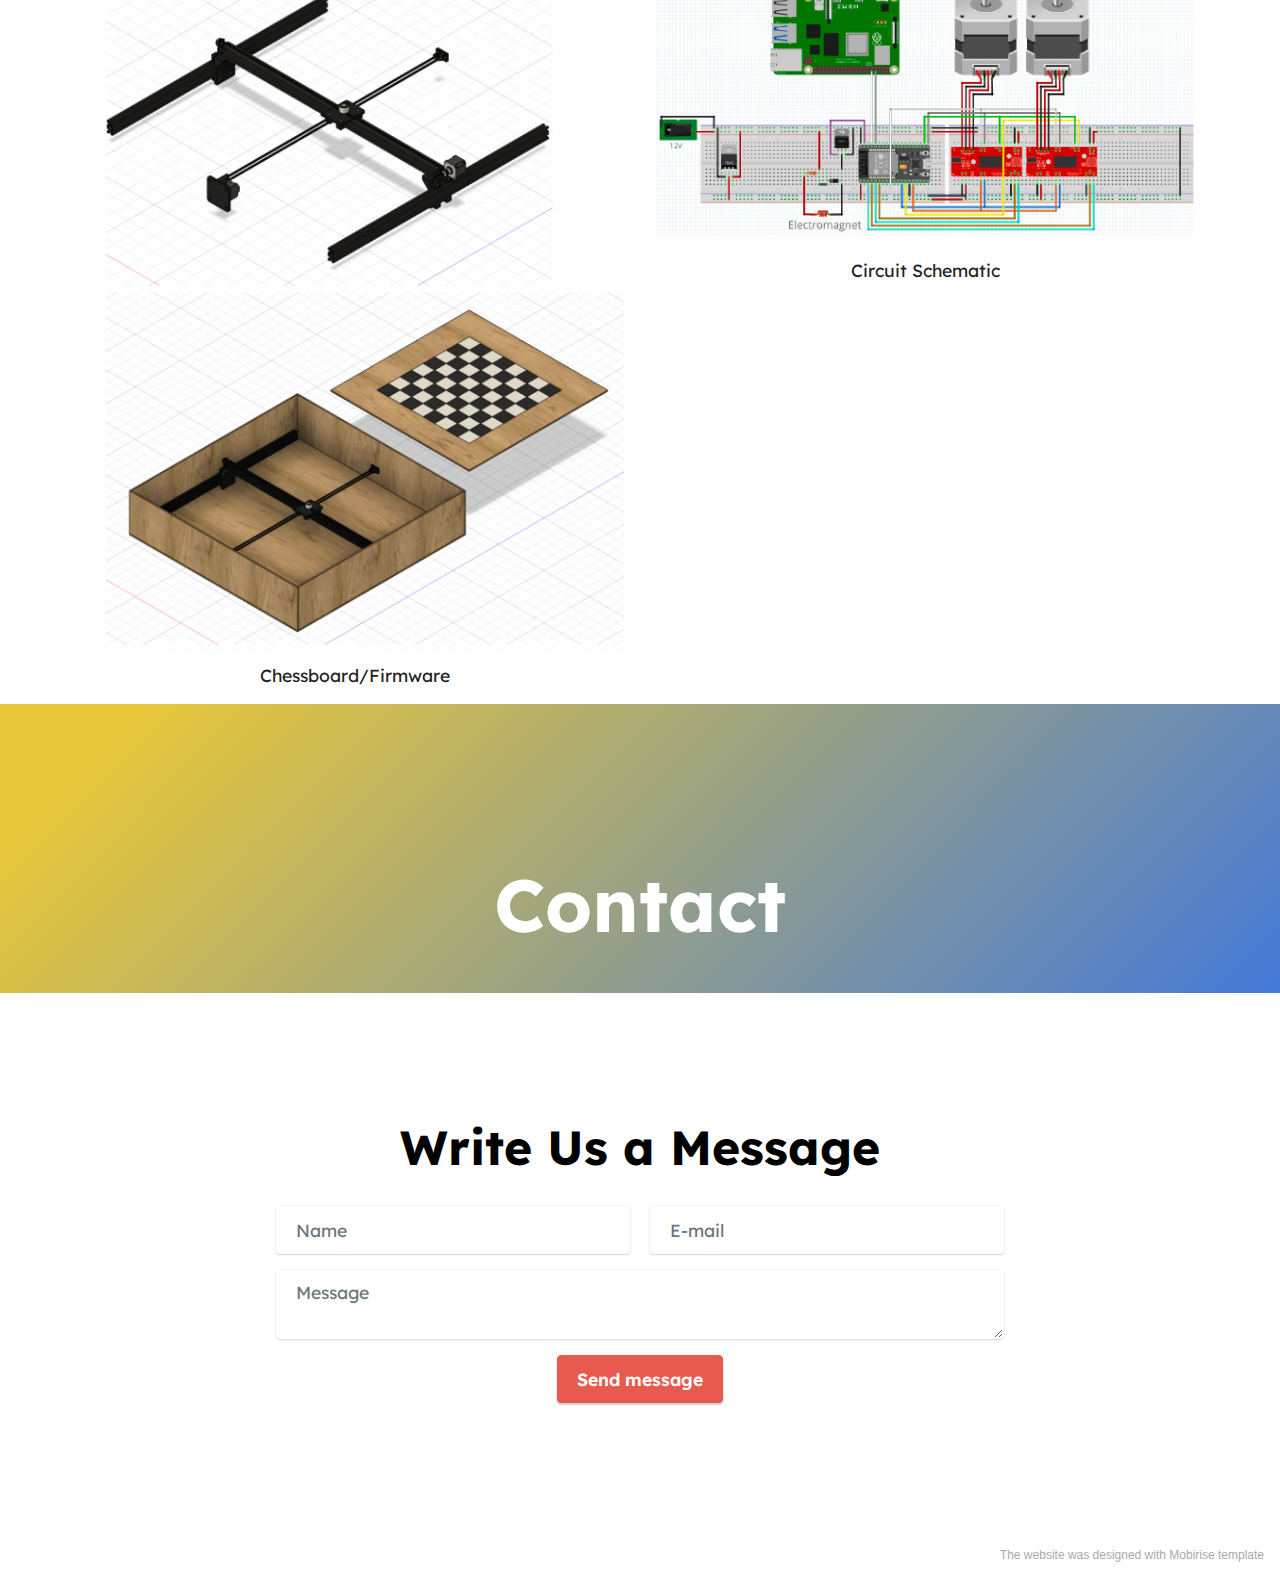
==== commit 491db344: "create github pages" ====
--- a/page2.html
+++ b/page2.html
@@ -594,7 +594,7 @@
         </div>
         <div class="row justify-content-center mt-4">
             <div class="col-lg-8 mx-auto mbr-form" data-form-type="formoid">
-                <form action="https://mobirise.eu/" method="POST" class="mbr-form form-with-styler" data-form-title="Form Name"><input type="hidden" name="email" data-form-email="true" value="z0vVkk1i+biEebOiNG+MRijA0T5/ffILorDOFMRpOlrBDPraGefYkd98dwaN2gNRNm1nqiC1estPLKOnffJ0t7og18m2KC3YTSNWp7aj1G5GWz7vuUVmOFibEwHT98ck">
+                <form action="https://mobirise.eu/" method="POST" class="mbr-form form-with-styler" data-form-title="Form Name"><input type="hidden" name="email" data-form-email="true" value="uO0v6aPagUOzTMiA6dZcVpuoz174yJ7AomT5TbZyLzxPE8TQnAD17VhbFrc2wWYsSYosmcVMxWrXpG+5DNHL6vg9paTTu4zp7ApOb49RUA0Nwi2tAGazvaqdC0/w8EZp">
                     <div class="row">
                         <div hidden="hidden" data-form-alert="" class="alert alert-success col-12">Thanks for filling out
                             the form!</div>
@@ -618,7 +618,7 @@
             </div>
         </div>
     </div>
-</section><section style="background-color: #fff; font-family: -apple-system, BlinkMacSystemFont, 'Segoe UI', 'Roboto', 'Helvetica Neue', Arial, sans-serif; color:#aaa; font-size:12px; padding: 0; align-items: center; display: flex;"><a href="https://mobirise.site/w" style="flex: 1 1; height: 3rem; padding-left: 1rem;"></a><p style="flex: 0 0 auto; margin:0; padding-right:1rem;"><a href="https://mobirise.site/i" style="color:#aaa;">Built with Mobirise</a> website maker</p></section><script src="assets/bootstrap/js/bootstrap.bundle.min.js"></script>  <script src="assets/smoothscroll/smooth-scroll.js"></script>  <script src="assets/ytplayer/index.js"></script>  <script src="assets/dropdown/js/navbar-dropdown.js"></script>  <script src="assets/playervimeo/vimeo_player.js"></script>  <script src="assets/theme/js/script.js"></script>  <script src="assets/formoid/formoid.min.js"></script>  
+</section><section style="background-color: #fff; font-family: -apple-system, BlinkMacSystemFont, 'Segoe UI', 'Roboto', 'Helvetica Neue', Arial, sans-serif; color:#aaa; font-size:12px; padding: 0; align-items: center; display: flex;"><a href="https://mobirise.site/h" style="flex: 1 1; height: 3rem; padding-left: 1rem;"></a><p style="flex: 0 0 auto; margin:0; padding-right:1rem;"><a href="https://mobirise.site/q" style="color:#aaa;">The website</a> was designed with Mobirise template</p></section><script src="assets/bootstrap/js/bootstrap.bundle.min.js"></script>  <script src="assets/smoothscroll/smooth-scroll.js"></script>  <script src="assets/ytplayer/index.js"></script>  <script src="assets/dropdown/js/navbar-dropdown.js"></script>  <script src="assets/playervimeo/vimeo_player.js"></script>  <script src="assets/theme/js/script.js"></script>  <script src="assets/formoid/formoid.min.js"></script>  
   
   
 </body>
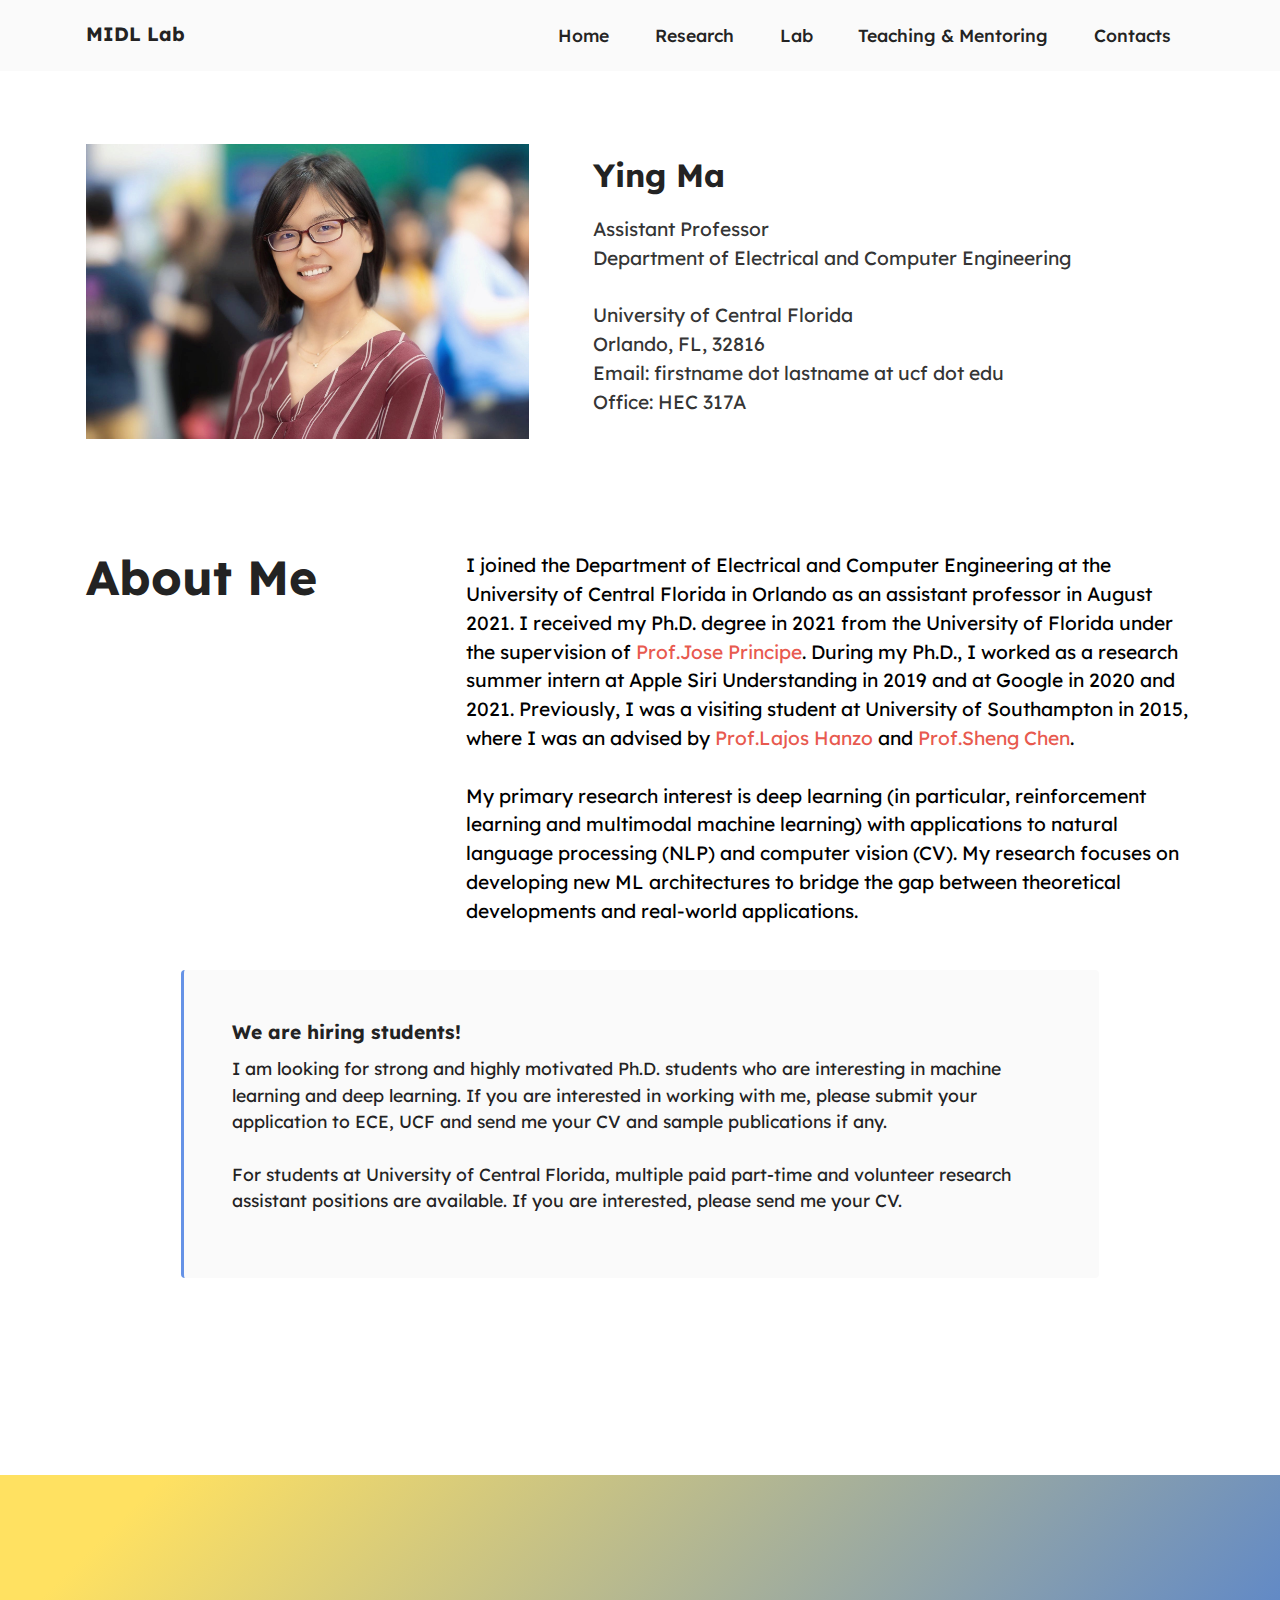
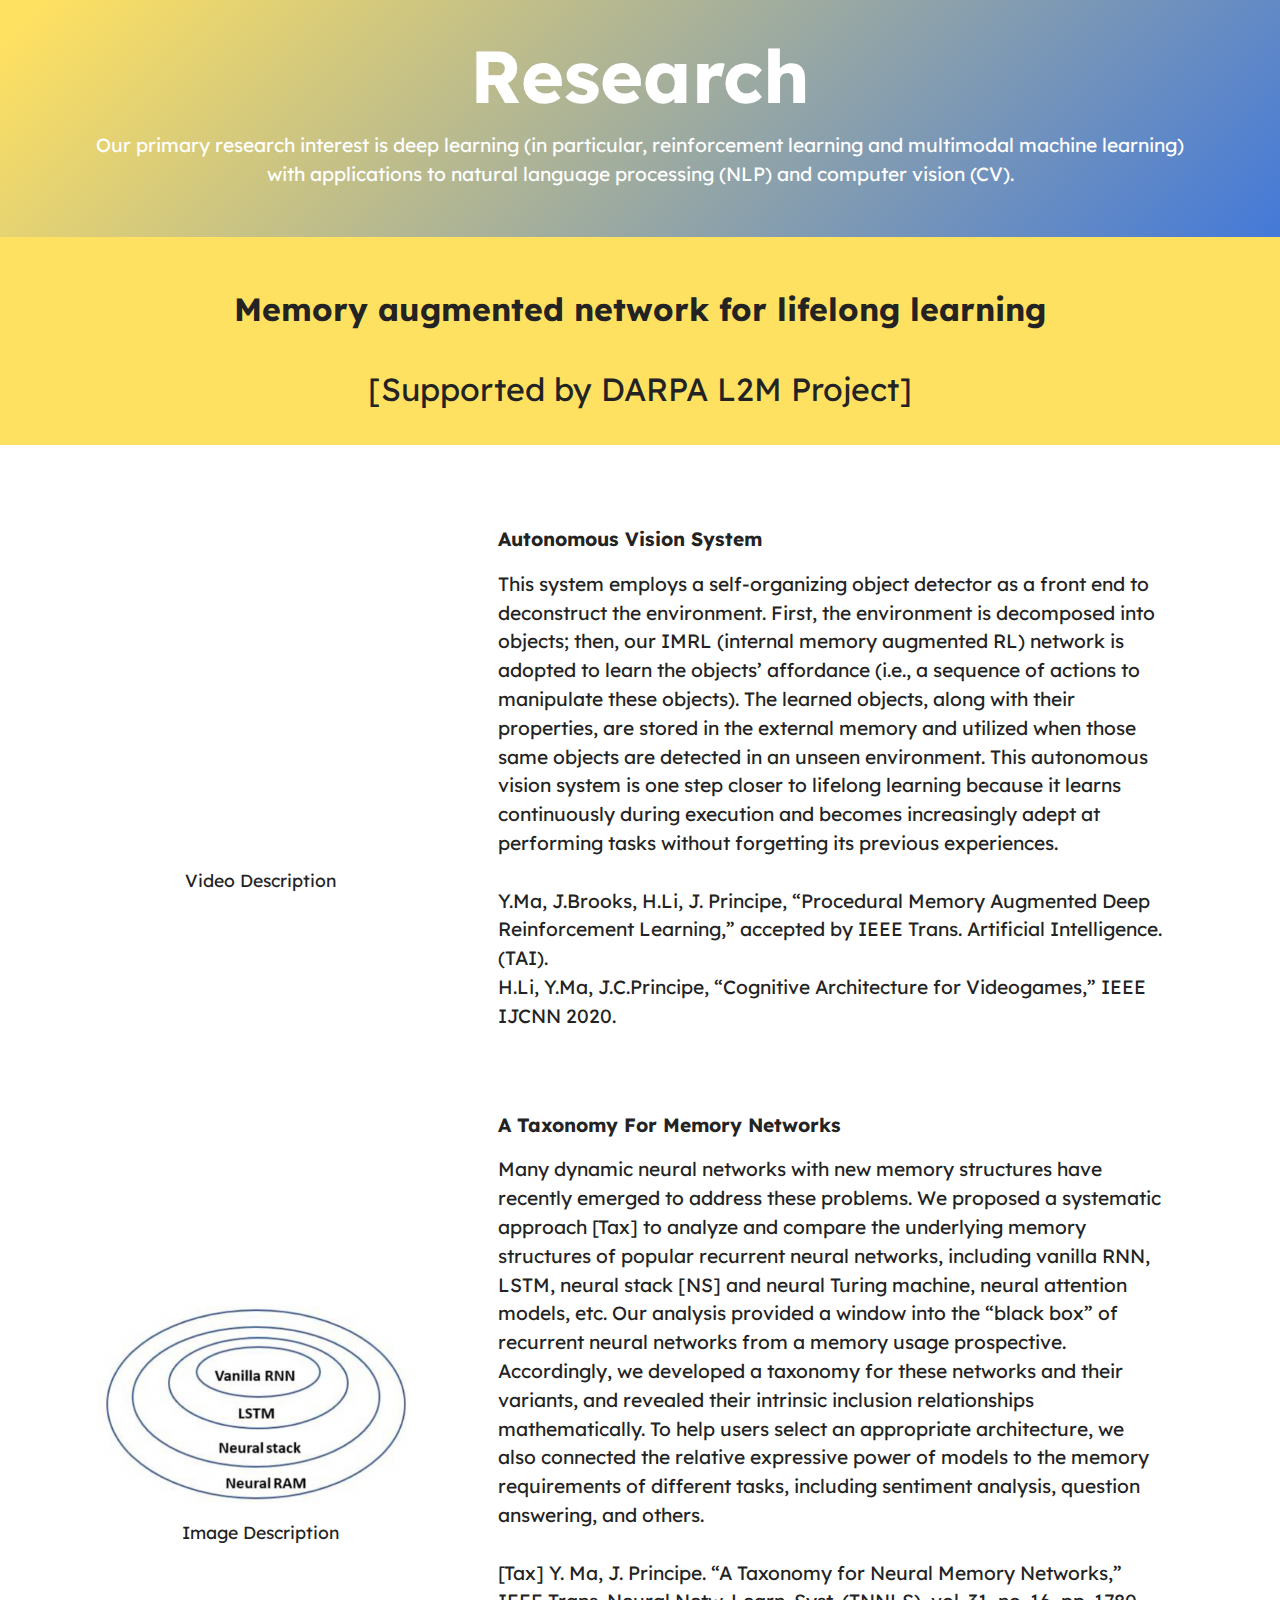
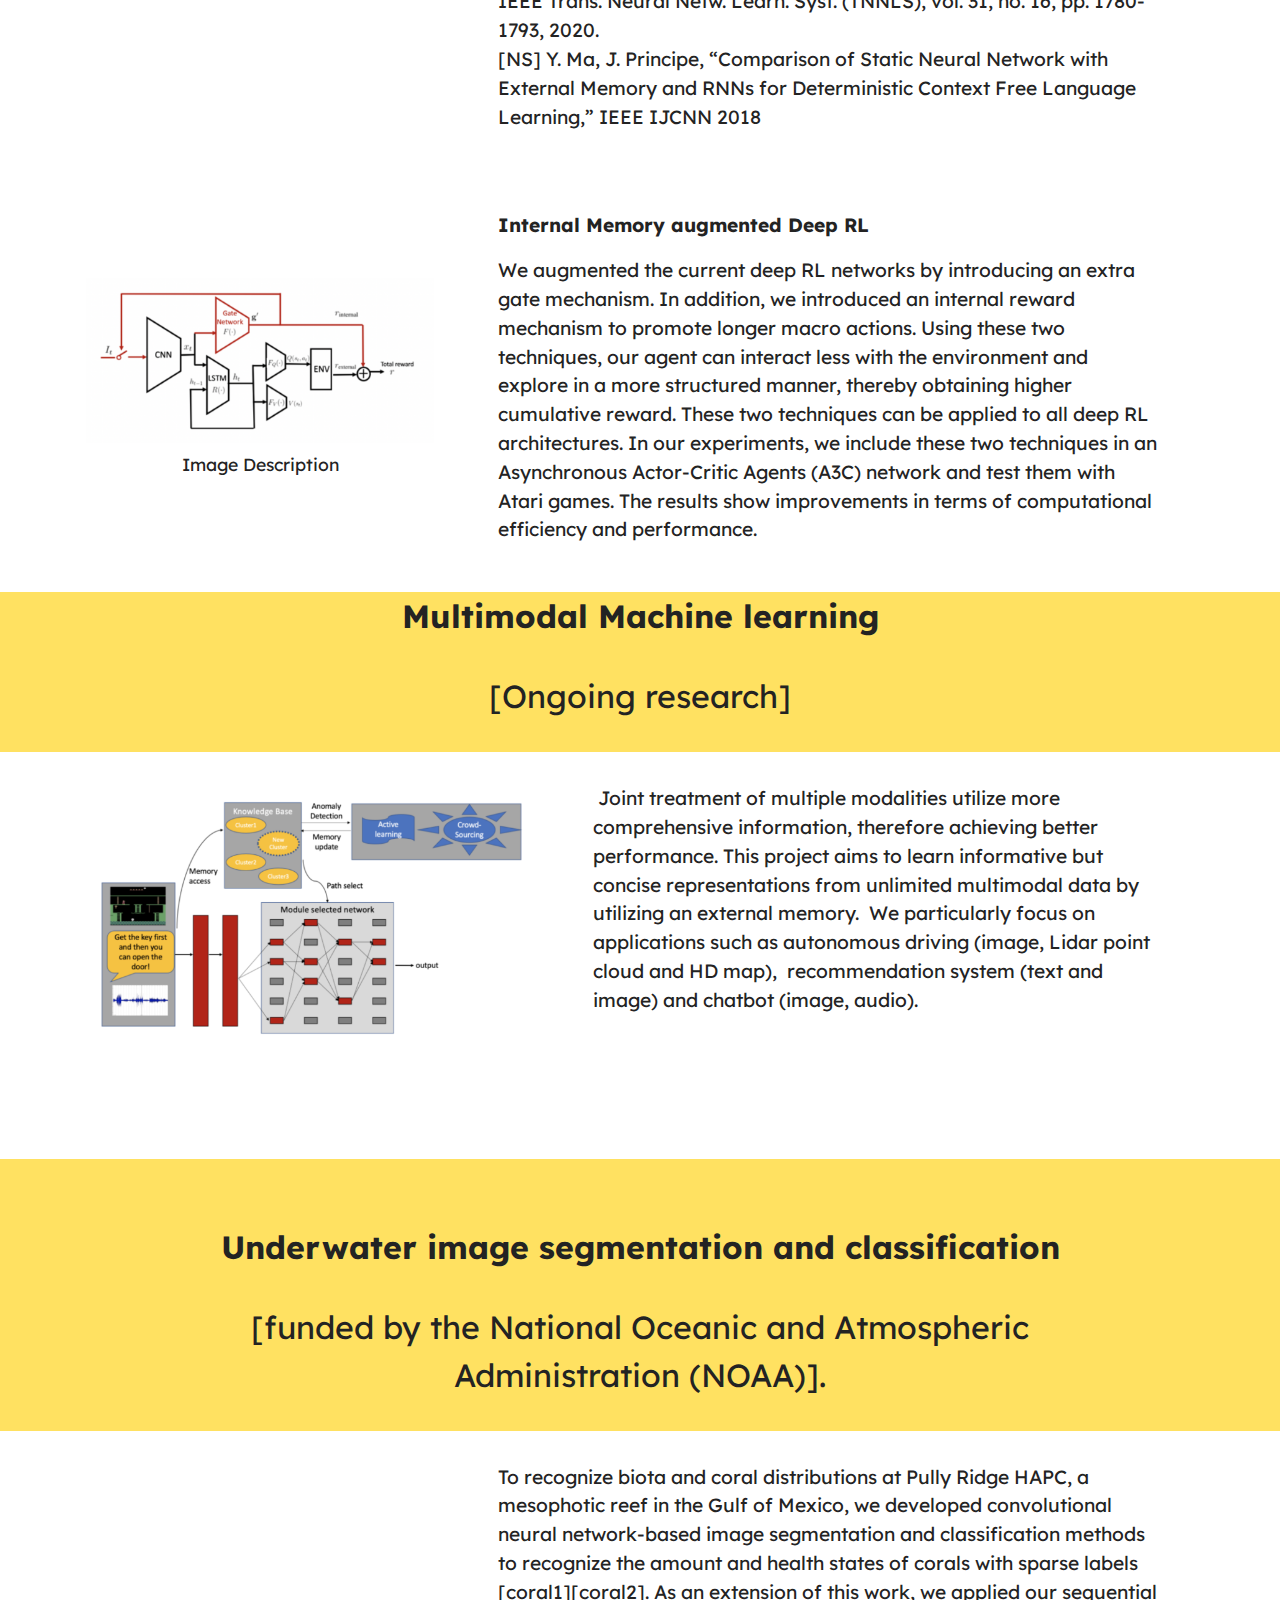
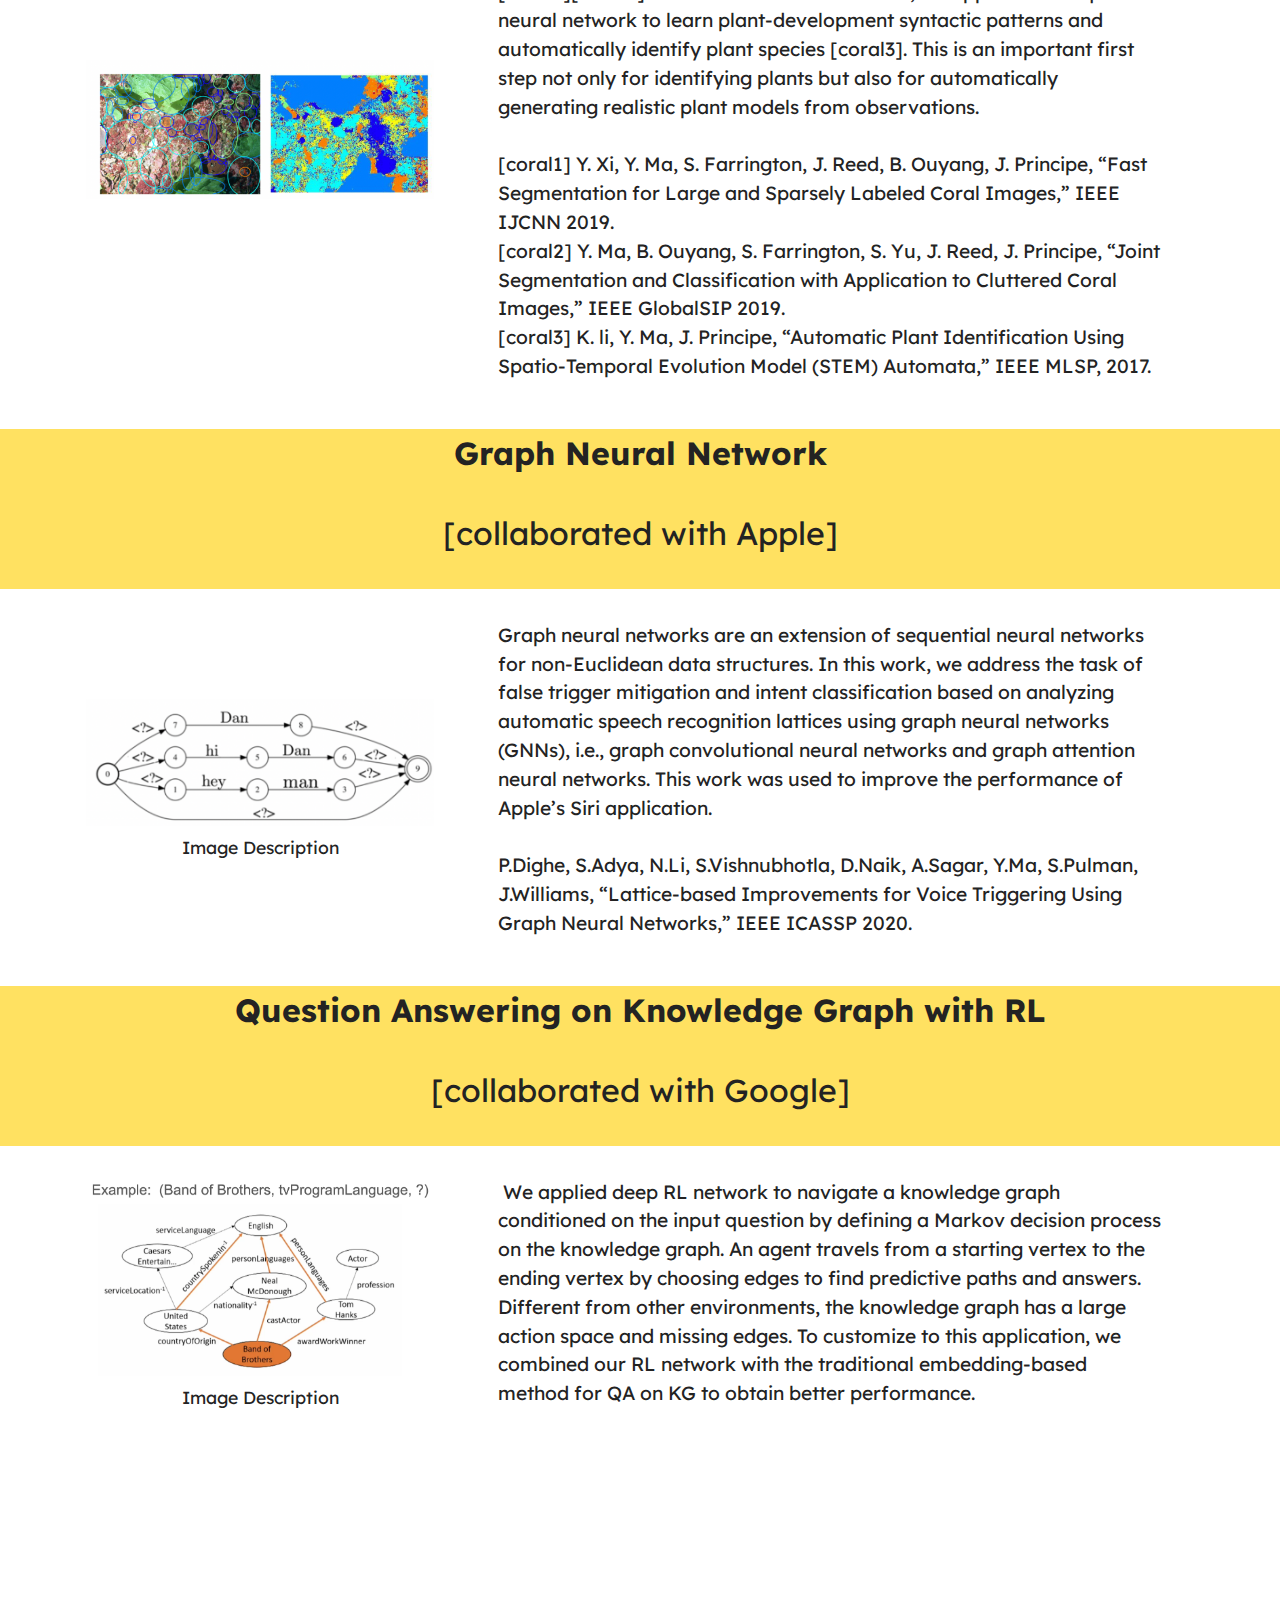
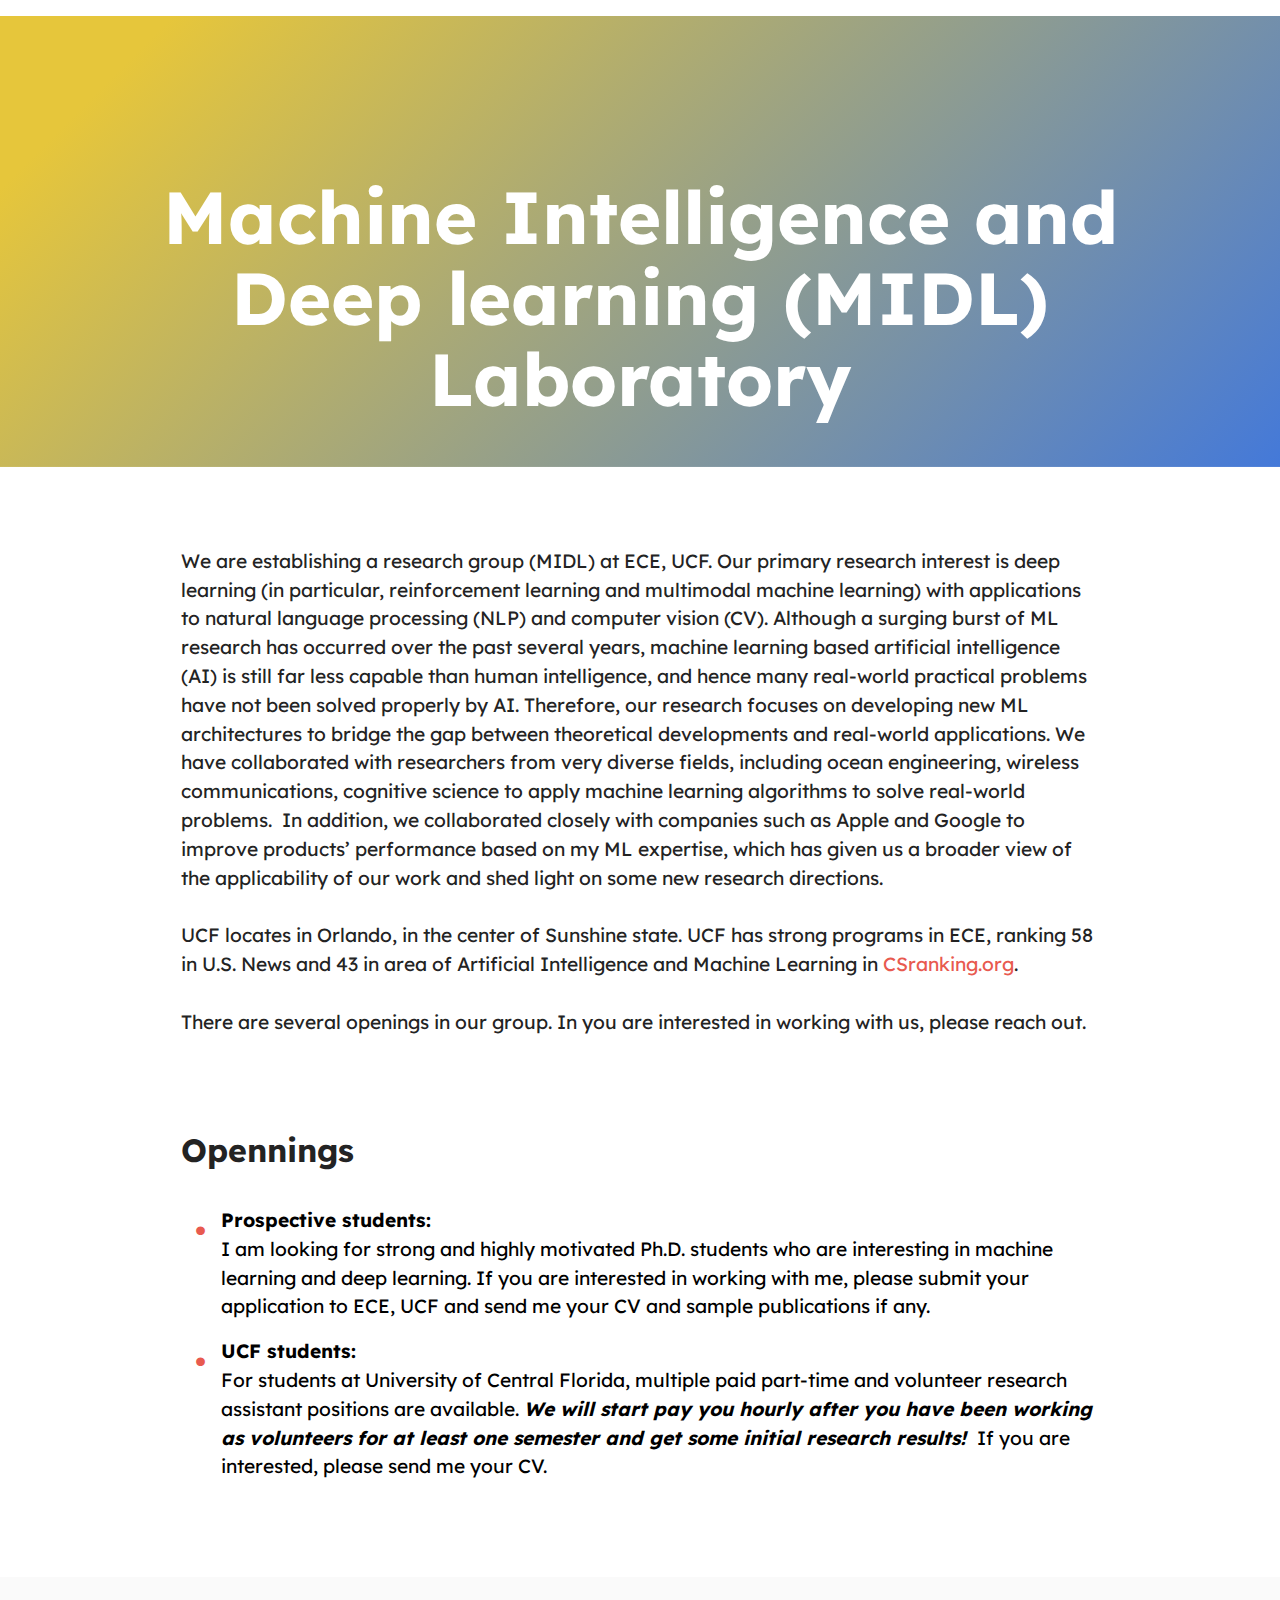
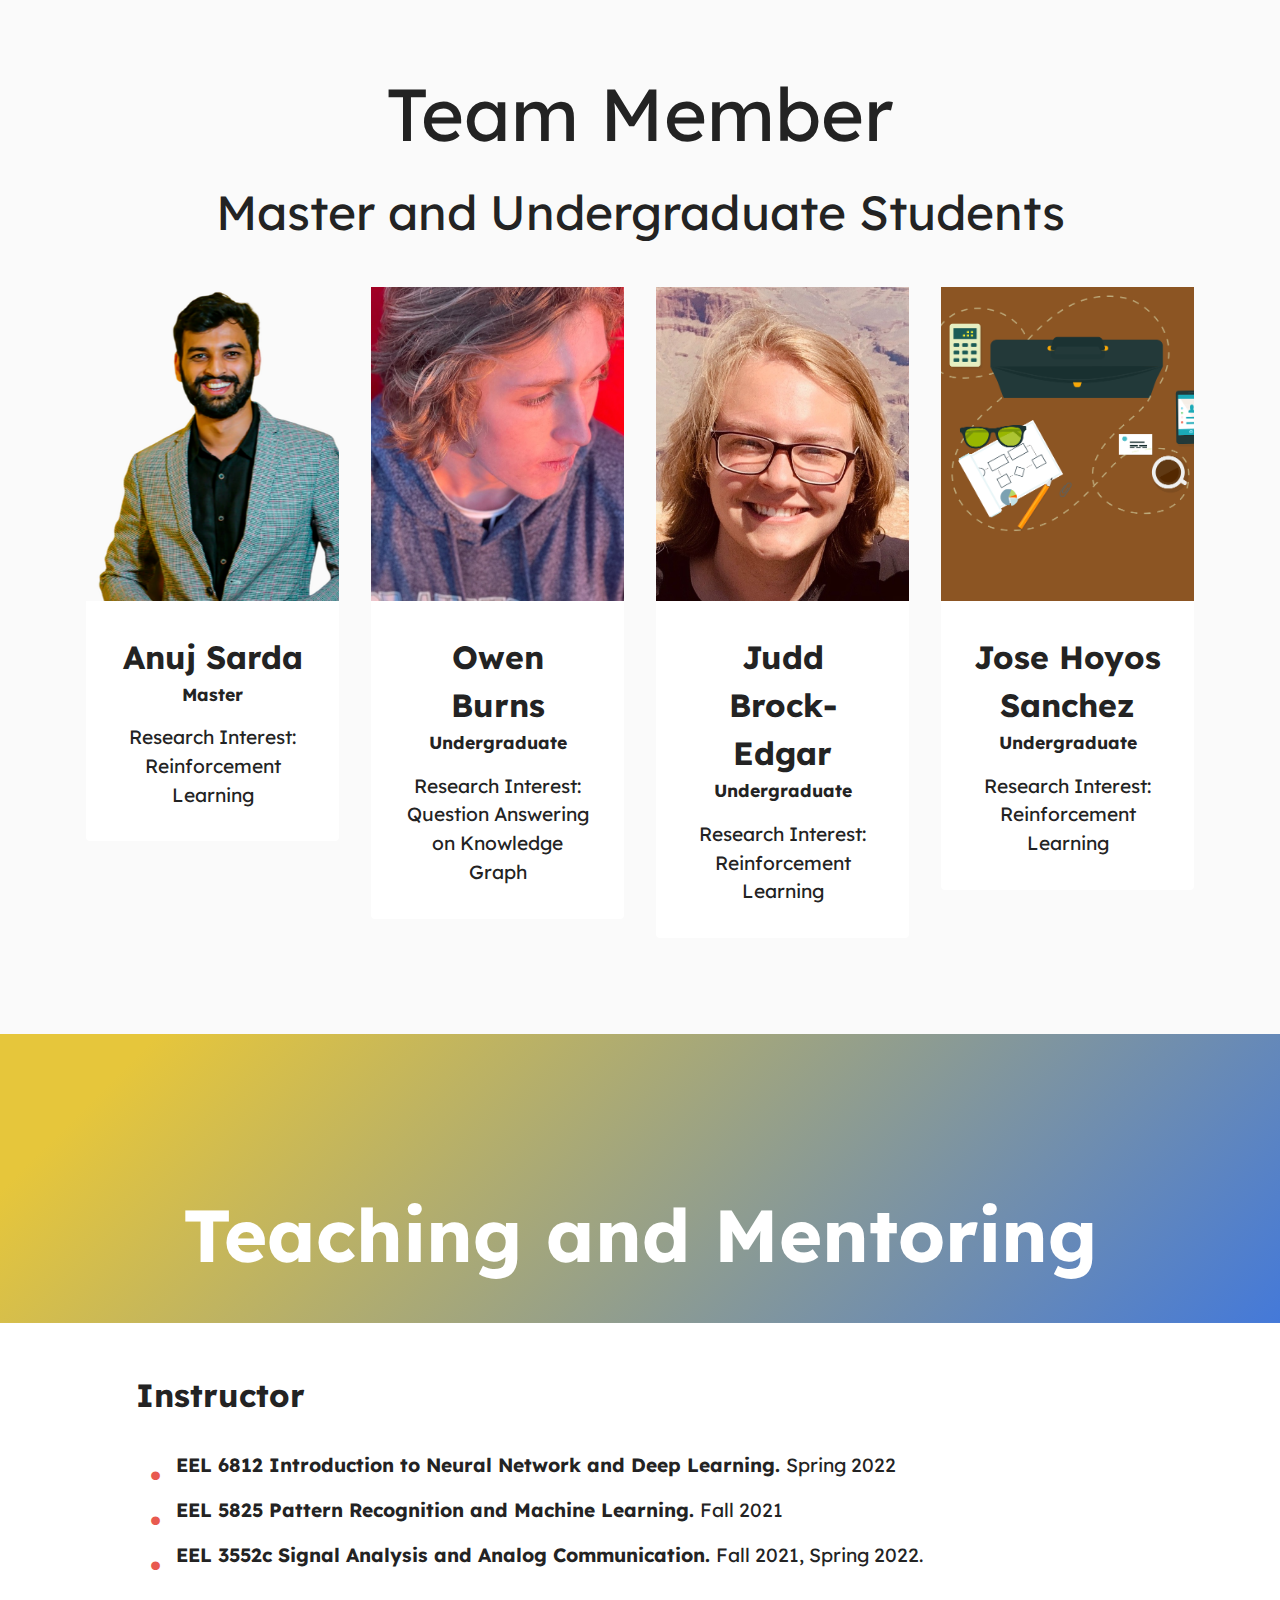
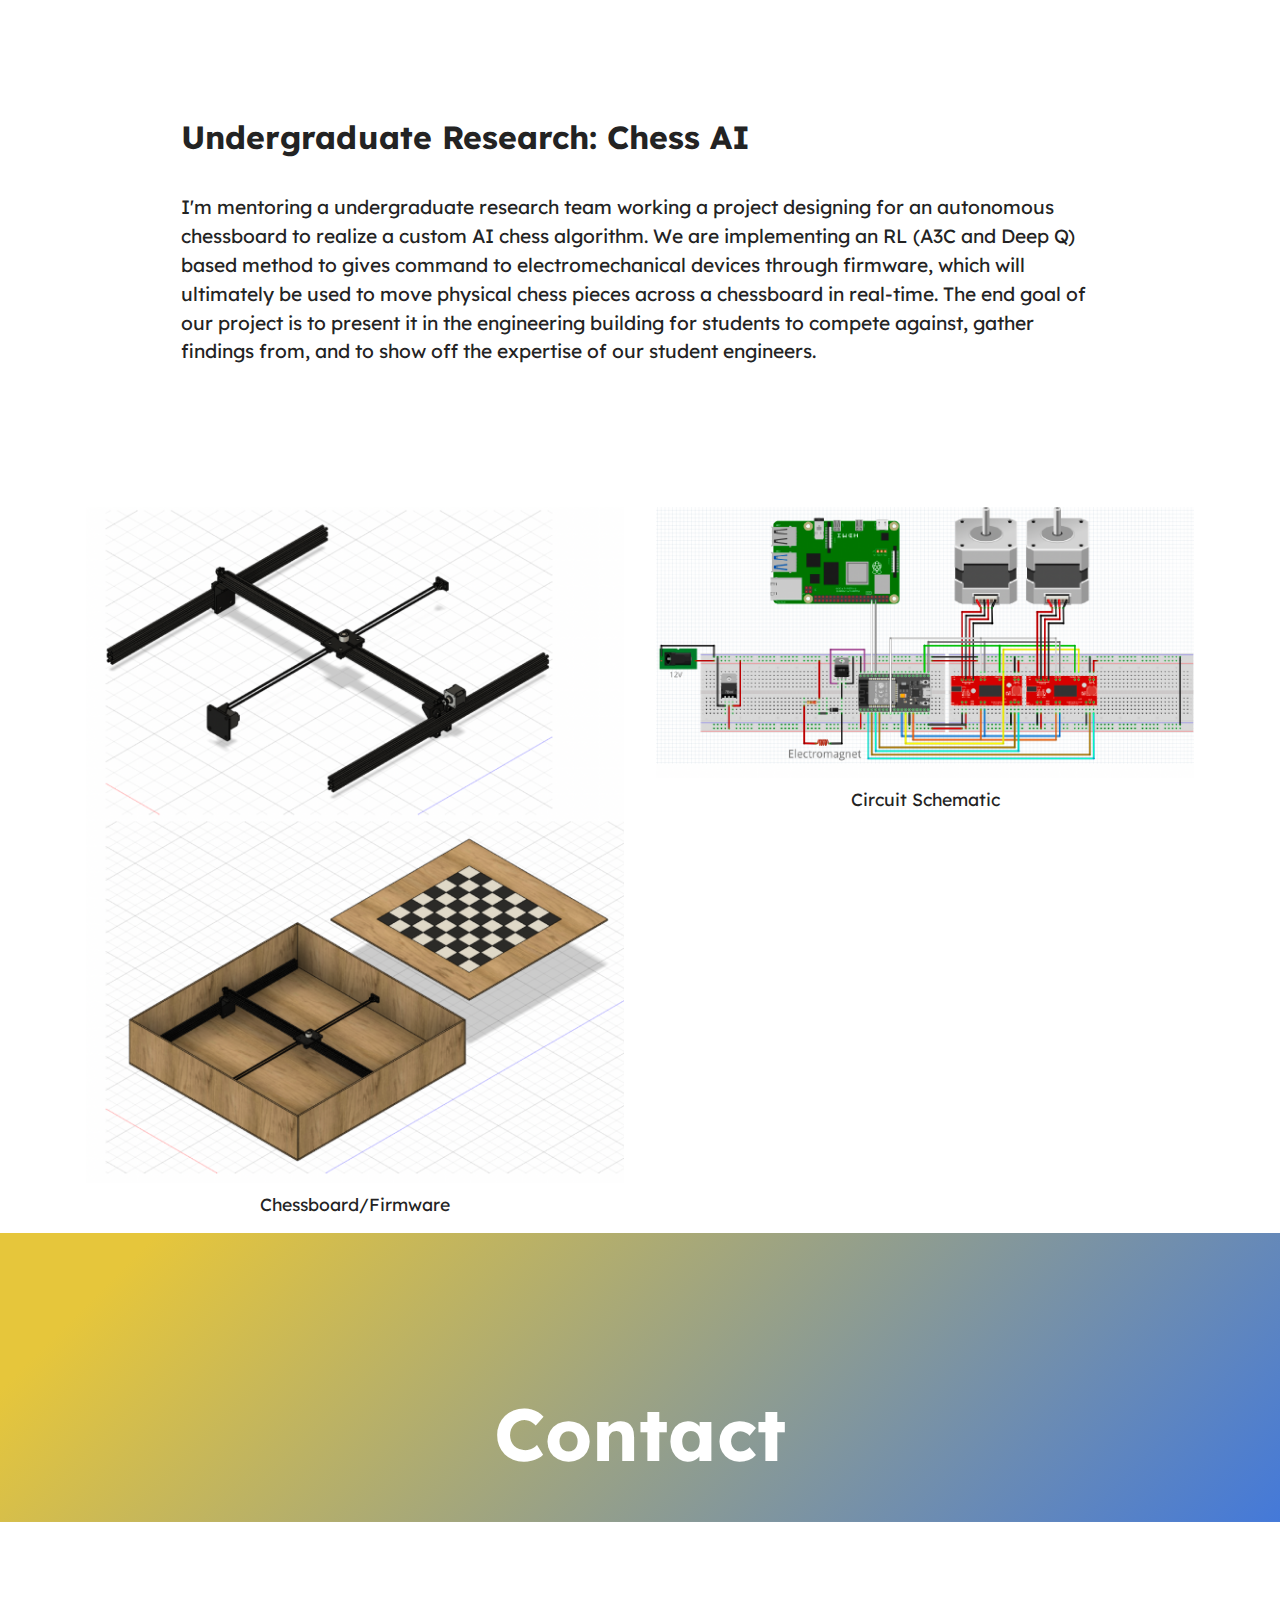
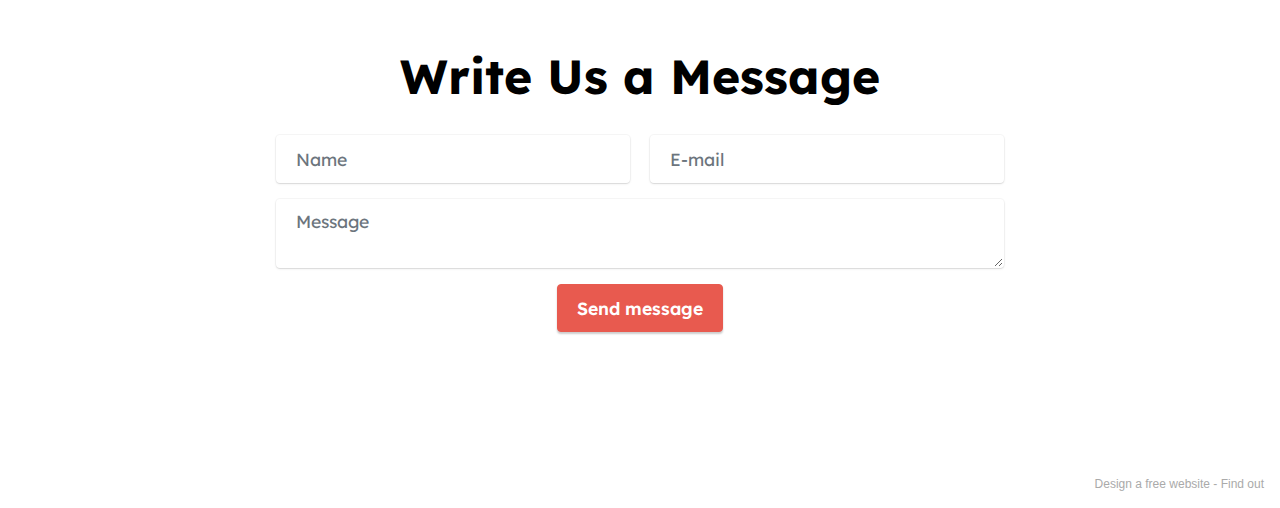
==== commit 05fc17d3: "create github pages" ====
--- a/page2.html
+++ b/page2.html
@@ -258,14 +258,14 @@
         <div class="row align-items-center">
             <div class="col-12 col-lg-5">
                 <div class="image-wrapper">
-                    <img src="assets/images/screen-shot-2022-02-14-at-3.49.38-pm.png" alt="Mobirise">
+                    <img src="assets/images/screen-shot-2022-03-09-at-10.00.38-am-1.png" alt="Mobirise">
                     
                 </div>
             </div>
             <div class="col-12 col-lg">
                 <div class="text-wrapper">
                     
-                    <p class="mbr-text mbr-fonts-style display-7">&nbsp;Joint treatment of multiple modalities utilize more comprehensive information, therefore achieving better performance. This project aims to learn from unlimited multimodal stream data while at the same time efficiently utilizing the resources by reusing the shareable parameters. We particularly focus on how image modality improves the performance when combining with other modalities, such as Lidar point cloud (in autonomous driving applications), text (in visual question answering and chatbot). </p>
+                    <p class="mbr-text mbr-fonts-style display-7">&nbsp;Joint treatment of multiple modalities utilize more comprehensive information, therefore achieving better performance. This project aims to learn informative but concise representations from unlimited multimodal data by utilizing an external memory.&nbsp; We particularly focus on applications such as autonomous driving (image, Lidar point cloud and HD map),&nbsp; recommendation system (text and image) and chatbot (image, audio).</p>
                 </div>
             </div>
         </div>
@@ -462,27 +462,92 @@
                         <strong>Opennings</strong></h3>
                 <ul class="list mbr-fonts-style display-7">
                     <li><strong>Prospective students:</strong><br>I am looking for strong and highly motivated Ph.D. students who are interesting in machine learning and deep learning. If you are interested in working with me, please submit your application to ECE, UCF and send me your CV and sample publications if any.</li>
-                    <li><strong>UCF students:&nbsp;</strong><br>For students at University of Central Florida, multiple paid part-time and volunteer research assistant positions are available. If you are interested, please send me your CV.&nbsp;</li>
+                    <li><strong>UCF students:&nbsp;</strong><br>For students at University of Central Florida, multiple paid part-time and volunteer research assistant positions are available. <em><strong>We will start pay you hourly after you have been working as volunteers&nbsp;for at least one semester and get some initial research results!</strong></em><strong>&nbsp;</strong> If you are interested, please send me your CV.&nbsp;</li>
                 </ul>
             </div>
         </div>
     </div>
 </section>
 
-<section data-bs-version="5.1" class="content14 cid-sXsoip0GuY" id="content14-1f">
-    
-    
-    
-    <div class="container">
-        <div class="row justify-content-center">
-            <div class="col-md-12 col-lg-10">
-                    <h3 class="mbr-section-title mbr-fonts-style mb-4 display-5">
-                        <strong>Current students</strong><strong><br></strong><br><em>Undergraduate students</em></h3>
-                <ul class="list mbr-fonts-style display-7">
-                    <li><strong>Judd Brock-Edgar</strong><br>UCF</li>
-                    <li><strong>Owen Burns</strong><br>UCF</li>
-                    <li><strong>Joseph Badio</strong><br>UCF</li>
-                </ul>
+<section data-bs-version="5.1" class="team1 cid-sZBoDyO2dQ" id="team1-2t">
+    
+
+    
+    <div class="container">
+        <div class="row justify-content-center">
+            <div class="col-12">
+                <h3 class="mbr-section-title mbr-fonts-style align-center mb-4 display-1">Team Member</h3>
+                <p class="mbr-section-subtitle mbr-fonts-style align-center mb-5 display-2">
+                    Master and Undergraduate&nbsp;Students</p>
+            </div>
+            <div class="col-sm-6 col-lg-3">
+                <div class="card-wrap">
+                    <div class="image-wrap">
+                        <img src="assets/images/img-20220123-004849-791-removebg-preview-7.png" alt="">
+                    </div>
+                    <div class="content-wrap">
+                        <h5 class="mbr-section-title card-title mbr-fonts-style align-center m-0 display-5"><strong>Anuj Sarda</strong></h5>
+                        <h6 class="mbr-role mbr-fonts-style align-center mb-3 display-4">
+                            <strong>Master</strong></h6>
+                        <p class="card-text mbr-fonts-style align-center display-7">Research Interest: Reinforcement Learning</p>
+                        
+                        
+                    </div>
+                </div>
+            </div>
+
+            <div class="col-sm-6 col-lg-3">
+                <div class="card-wrap">
+                    <div class="image-wrap">
+                        <img src="assets/images/4e5f4acd-16a4-4e7a-a8a0-7acaddd77d4a-5.jpeg" alt="">
+                    </div>
+                    <div class="content-wrap">
+                        <h5 class="mbr-section-title card-title mbr-fonts-style align-center m-0 display-5"><strong>Owen Burns</strong></h5>
+                        <h6 class="mbr-role mbr-fonts-style align-center mb-3 display-4">
+                            <strong>Undergraduate</strong></h6>
+                        <p class="card-text mbr-fonts-style align-center display-7">
+                            Research Interest: Question Answering on Knowledge Graph</p>
+                        
+                        
+                    </div>
+                </div>
+            </div>
+
+            <div class="col-sm-6 col-lg-3">
+                <div class="card-wrap">
+                    <div class="image-wrap">
+                        <img src="assets/images/3c9a8345-391d-4c1c-a5a1-31592018a565-5.jpeg" alt="">
+                    </div>
+                    <div class="content-wrap">
+                        <h5 class="mbr-section-title card-title mbr-fonts-style align-center m-0 display-5"><strong>Judd Brock-Edgar</strong></h5>
+                        <h6 class="mbr-role mbr-fonts-style align-center mb-3 display-4">
+                            <strong>Undergraduate</strong></h6>
+                        <p class="card-text mbr-fonts-style align-center display-7">
+                            Research Interest: Reinforcement Learning
+                        </p>
+                        
+                        
+                    </div>
+                </div>
+            </div>
+
+            <div class="col-sm-6 col-lg-3">
+                <div class="card-wrap">
+                    <div class="image-wrap">
+                        <img src="assets/images/mbr-3.png" alt="">
+                    </div>
+                    <div class="content-wrap">
+                        <h5 class="mbr-section-title card-title mbr-fonts-style align-center m-0 display-5"><strong>Jose Hoyos Sanchez</strong></h5>
+                        <h6 class="mbr-role mbr-fonts-style align-center mb-3 display-4">
+                            <strong>Undergraduate</strong>
+                        </h6>
+                        <p class="card-text mbr-fonts-style align-center display-7">
+                            Research Interest: Reinforcement Learning
+                        </p>
+                        
+                        
+                    </div>
+                </div>
             </div>
         </div>
     </div>
@@ -594,7 +659,7 @@
         </div>
         <div class="row justify-content-center mt-4">
             <div class="col-lg-8 mx-auto mbr-form" data-form-type="formoid">
-                <form action="https://mobirise.eu/" method="POST" class="mbr-form form-with-styler" data-form-title="Form Name"><input type="hidden" name="email" data-form-email="true" value="uO0v6aPagUOzTMiA6dZcVpuoz174yJ7AomT5TbZyLzxPE8TQnAD17VhbFrc2wWYsSYosmcVMxWrXpG+5DNHL6vg9paTTu4zp7ApOb49RUA0Nwi2tAGazvaqdC0/w8EZp">
+                <form action="https://mobirise.eu/" method="POST" class="mbr-form form-with-styler" data-form-title="Form Name"><input type="hidden" name="email" data-form-email="true" value="JgrBqA34IobgW9Pk0R7XxpFgcfMWSbAlO08+s7vO3g2JSvml3pWcDC8bsj7A2y+bMg+8gut/5xIZQRinihOqmZf5UljMoAfKlyo9Xy7ZJCZZ/6UU/+2MEUsc0RZRlIV5">
                     <div class="row">
                         <div hidden="hidden" data-form-alert="" class="alert alert-success col-12">Thanks for filling out
                             the form!</div>
@@ -618,7 +683,7 @@
             </div>
         </div>
     </div>
-</section><section style="background-color: #fff; font-family: -apple-system, BlinkMacSystemFont, 'Segoe UI', 'Roboto', 'Helvetica Neue', Arial, sans-serif; color:#aaa; font-size:12px; padding: 0; align-items: center; display: flex;"><a href="https://mobirise.site/h" style="flex: 1 1; height: 3rem; padding-left: 1rem;"></a><p style="flex: 0 0 auto; margin:0; padding-right:1rem;"><a href="https://mobirise.site/q" style="color:#aaa;">The website</a> was designed with Mobirise template</p></section><script src="assets/bootstrap/js/bootstrap.bundle.min.js"></script>  <script src="assets/smoothscroll/smooth-scroll.js"></script>  <script src="assets/ytplayer/index.js"></script>  <script src="assets/dropdown/js/navbar-dropdown.js"></script>  <script src="assets/playervimeo/vimeo_player.js"></script>  <script src="assets/theme/js/script.js"></script>  <script src="assets/formoid/formoid.min.js"></script>  
+</section><section style="background-color: #fff; font-family: -apple-system, BlinkMacSystemFont, 'Segoe UI', 'Roboto', 'Helvetica Neue', Arial, sans-serif; color:#aaa; font-size:12px; padding: 0; align-items: center; display: flex;"><a href="https://mobirise.site/w" style="flex: 1 1; height: 3rem; padding-left: 1rem;"></a><p style="flex: 0 0 auto; margin:0; padding-right:1rem;">Design a free website - <a href="https://mobirise.site/v" style="color:#aaa;">Find out</a></p></section><script src="assets/bootstrap/js/bootstrap.bundle.min.js"></script>  <script src="assets/smoothscroll/smooth-scroll.js"></script>  <script src="assets/ytplayer/index.js"></script>  <script src="assets/dropdown/js/navbar-dropdown.js"></script>  <script src="assets/playervimeo/vimeo_player.js"></script>  <script src="assets/theme/js/script.js"></script>  <script src="assets/formoid/formoid.min.js"></script>  
   
   
 </body>
--- a/assets/mobirise/css/mbr-additional.css
+++ b/assets/mobirise/css/mbr-additional.css
@@ -2240,28 +2240,69 @@
   font-size: 2rem;
   width: 1.6rem;
 }
-.cid-sXsoip0GuY {
-  padding-top: 5rem;
-  padding-bottom: 5rem;
-  background-color: #ffffff;
-}
-.cid-sXsoip0GuY ul {
-  list-style: none;
-  margin: 0;
-  padding-left: 2.5rem;
-}
-.cid-sXsoip0GuY li {
-  position: relative;
+.cid-sXsi5qJZ5z .list {
+  color: #000000;
+}
+.cid-sZBoDyO2dQ {
+  padding-top: 6rem;
+  padding-bottom: 6rem;
+  background: #fafafa;
+}
+.cid-sZBoDyO2dQ .team-card {
+  margin-bottom: 2rem;
+  transition: all 0.3s;
+}
+.cid-sZBoDyO2dQ .team-card:hover {
+  transform: translateY(-10px);
+}
+.cid-sZBoDyO2dQ .card-wrap {
+  background: #ffffff;
+  border-radius: 4px;
+}
+@media (max-width: 991px) {
+  .cid-sZBoDyO2dQ .card-wrap {
+    margin-bottom: 2rem;
+  }
+}
+.cid-sZBoDyO2dQ .card-wrap .image-wrap img {
+  width: 100%;
+}
+@media (min-width: 768px) {
+  .cid-sZBoDyO2dQ .card-wrap .content-wrap {
+    padding: 2rem;
+  }
+}
+@media (max-width: 767px) {
+  .cid-sZBoDyO2dQ .card-wrap .content-wrap {
+    padding: 1rem;
+  }
+}
+.cid-sZBoDyO2dQ .social-row {
+  text-align: center;
+}
+.cid-sZBoDyO2dQ .social-row .soc-item {
+  display: inline-block;
+  text-align: center;
+  border-radius: 50%;
+  margin-right: 0.6rem;
   margin-bottom: 1rem;
-}
-.cid-sXsoip0GuY ul li::before {
-  position: absolute;
-  left: -1.6rem;
-  content: "\2022";
-  color: #e85a4f;
-  font-weight: bold;
-  font-size: 2rem;
-  width: 1.6rem;
+  padding: 0.5rem;
+  border: 2px solid #6592e6;
+  transition: all 0.3s;
+}
+.cid-sZBoDyO2dQ .social-row .soc-item .mbr-iconfont {
+  transition: all 0.3s;
+  display: flex;
+  justify-content: center;
+  align-content: center;
+  color: #6592e6;
+  font-size: 1.5rem;
+}
+.cid-sZBoDyO2dQ .social-row .soc-item:hover {
+  background-color: #6592e6;
+}
+.cid-sZBoDyO2dQ .social-row .soc-item:hover .mbr-iconfont {
+  color: #ffffff;
 }
 .cid-sXm5u1IFgE {
   padding-top: 10rem;
--- a/assets/mobirise/css/mbr-additional.css
+++ b/assets/mobirise/css/mbr-additional.css
@@ -2240,28 +2240,69 @@
   font-size: 2rem;
   width: 1.6rem;
 }
-.cid-sXsoip0GuY {
-  padding-top: 5rem;
-  padding-bottom: 5rem;
-  background-color: #ffffff;
-}
-.cid-sXsoip0GuY ul {
-  list-style: none;
-  margin: 0;
-  padding-left: 2.5rem;
-}
-.cid-sXsoip0GuY li {
-  position: relative;
+.cid-sXsi5qJZ5z .list {
+  color: #000000;
+}
+.cid-sZBoDyO2dQ {
+  padding-top: 6rem;
+  padding-bottom: 6rem;
+  background: #fafafa;
+}
+.cid-sZBoDyO2dQ .team-card {
+  margin-bottom: 2rem;
+  transition: all 0.3s;
+}
+.cid-sZBoDyO2dQ .team-card:hover {
+  transform: translateY(-10px);
+}
+.cid-sZBoDyO2dQ .card-wrap {
+  background: #ffffff;
+  border-radius: 4px;
+}
+@media (max-width: 991px) {
+  .cid-sZBoDyO2dQ .card-wrap {
+    margin-bottom: 2rem;
+  }
+}
+.cid-sZBoDyO2dQ .card-wrap .image-wrap img {
+  width: 100%;
+}
+@media (min-width: 768px) {
+  .cid-sZBoDyO2dQ .card-wrap .content-wrap {
+    padding: 2rem;
+  }
+}
+@media (max-width: 767px) {
+  .cid-sZBoDyO2dQ .card-wrap .content-wrap {
+    padding: 1rem;
+  }
+}
+.cid-sZBoDyO2dQ .social-row {
+  text-align: center;
+}
+.cid-sZBoDyO2dQ .social-row .soc-item {
+  display: inline-block;
+  text-align: center;
+  border-radius: 50%;
+  margin-right: 0.6rem;
   margin-bottom: 1rem;
-}
-.cid-sXsoip0GuY ul li::before {
-  position: absolute;
-  left: -1.6rem;
-  content: "\2022";
-  color: #e85a4f;
-  font-weight: bold;
-  font-size: 2rem;
-  width: 1.6rem;
+  padding: 0.5rem;
+  border: 2px solid #6592e6;
+  transition: all 0.3s;
+}
+.cid-sZBoDyO2dQ .social-row .soc-item .mbr-iconfont {
+  transition: all 0.3s;
+  display: flex;
+  justify-content: center;
+  align-content: center;
+  color: #6592e6;
+  font-size: 1.5rem;
+}
+.cid-sZBoDyO2dQ .social-row .soc-item:hover {
+  background-color: #6592e6;
+}
+.cid-sZBoDyO2dQ .social-row .soc-item:hover .mbr-iconfont {
+  color: #ffffff;
 }
 .cid-sXm5u1IFgE {
   padding-top: 10rem;
